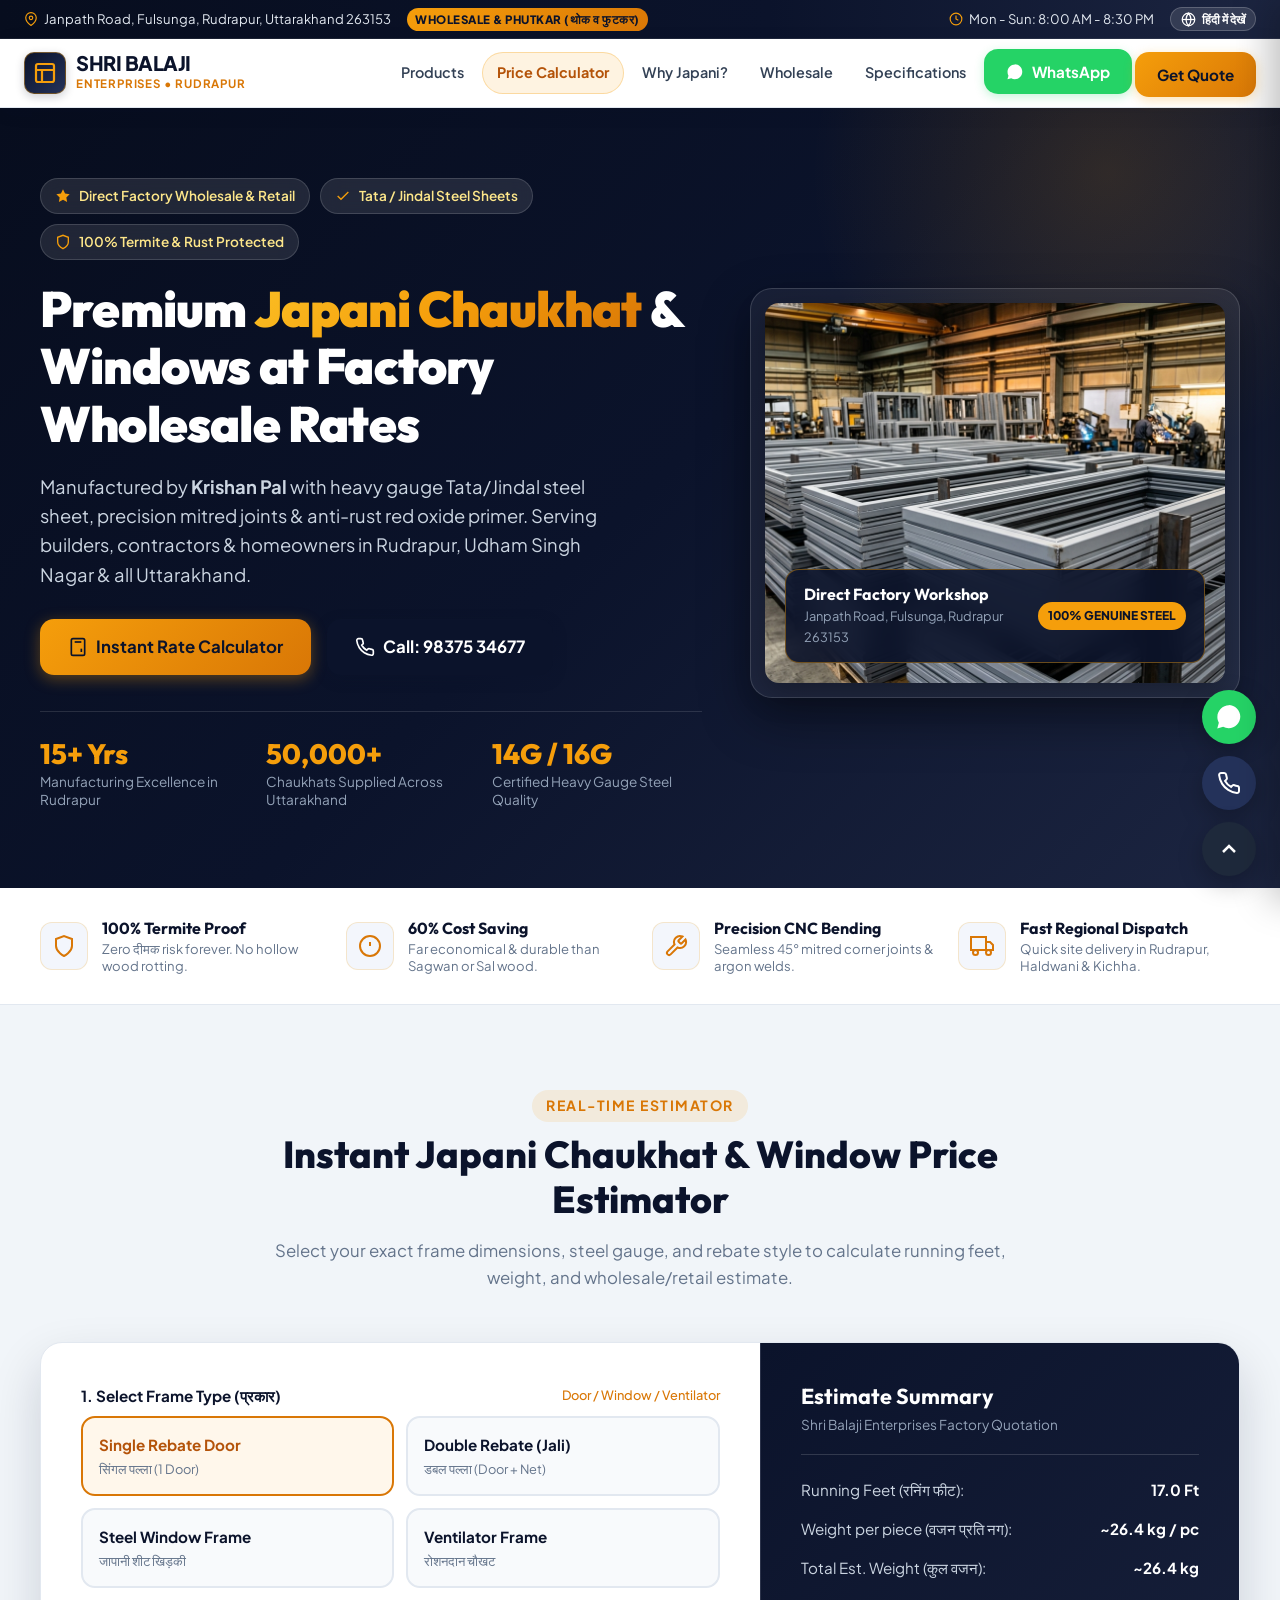
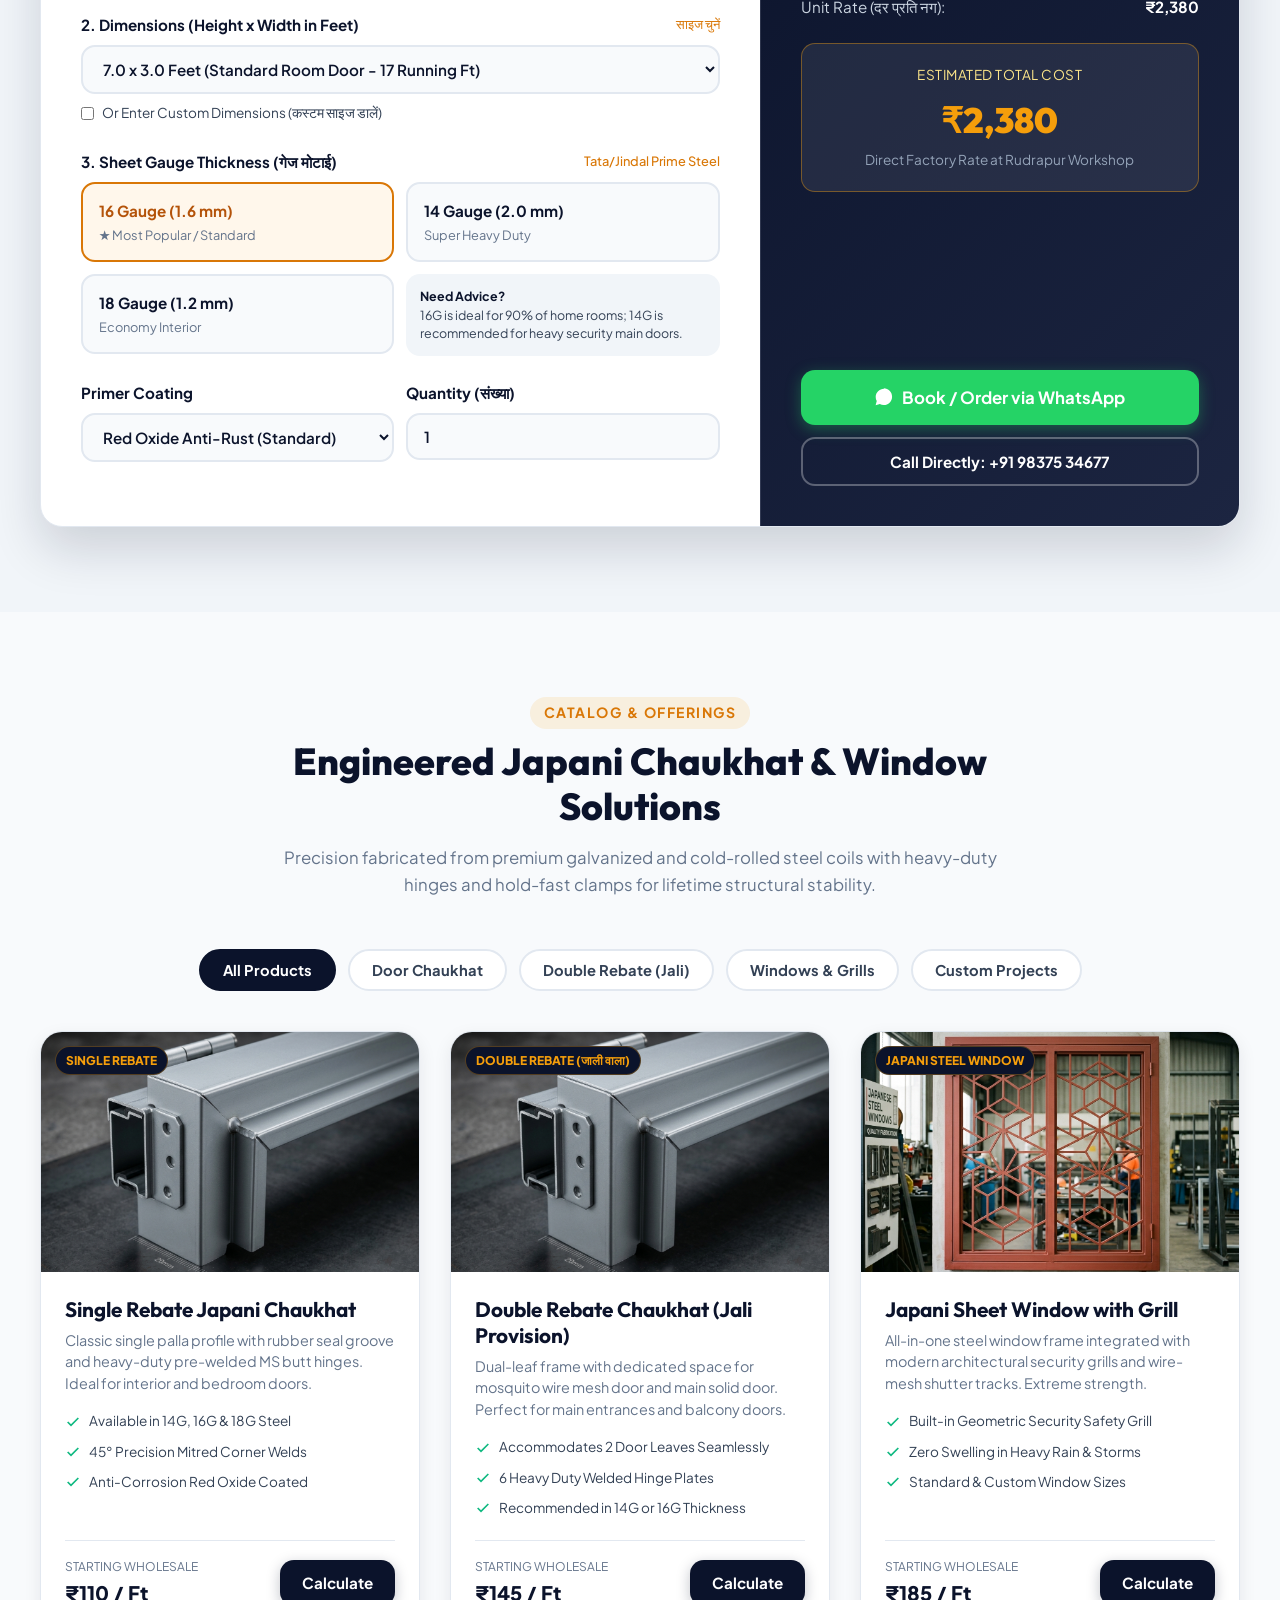
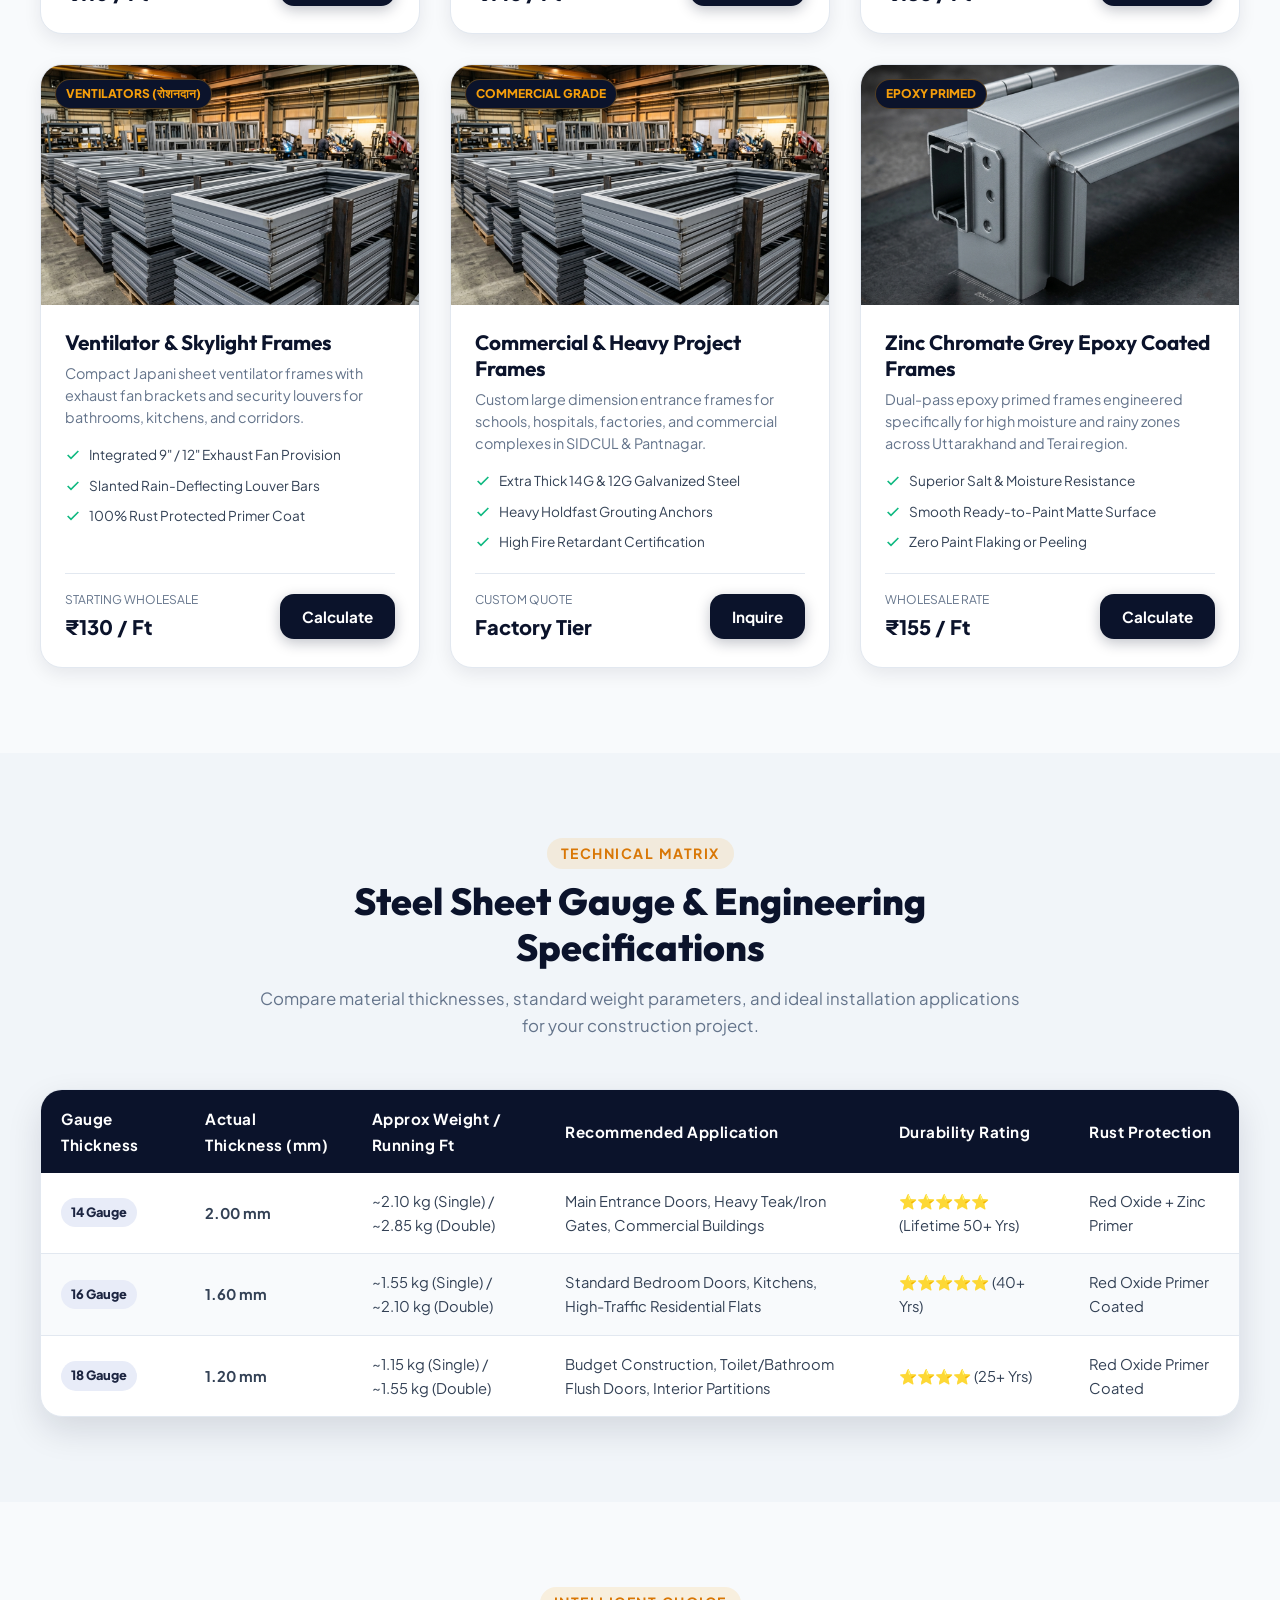
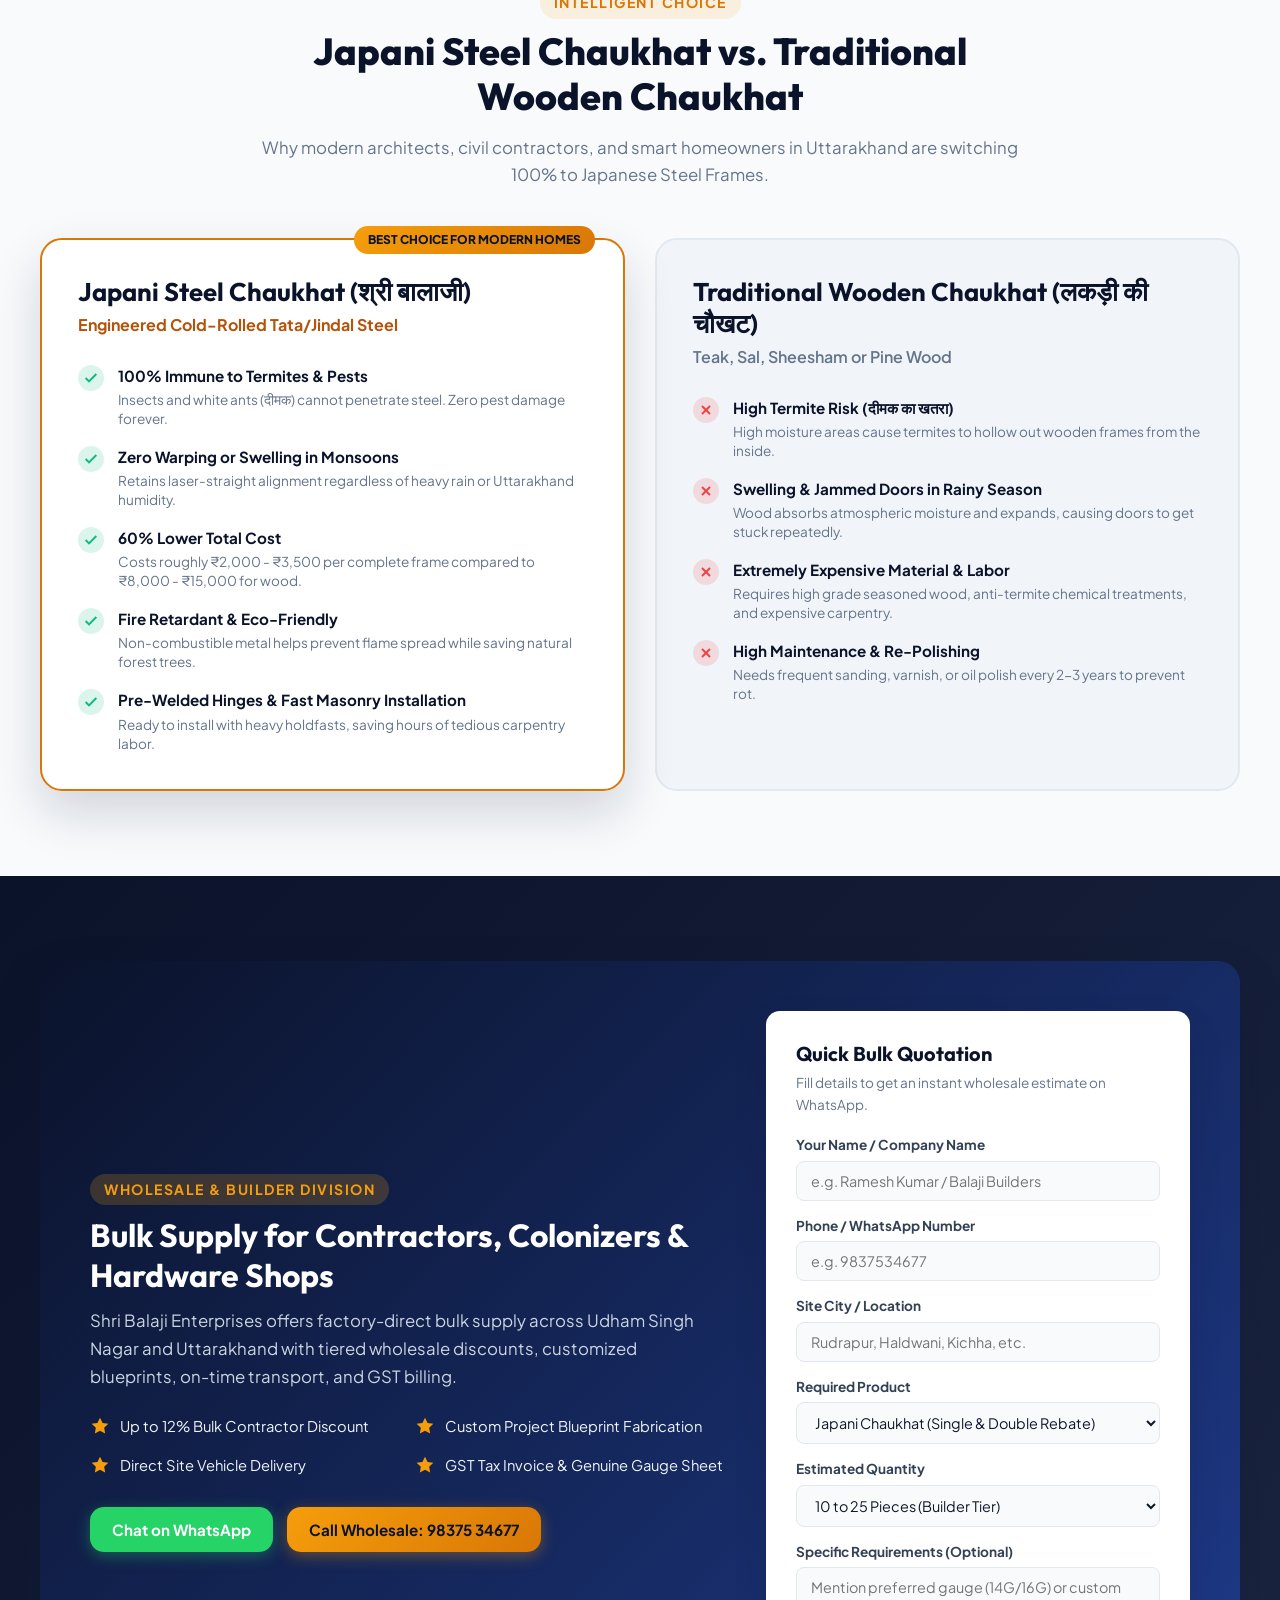
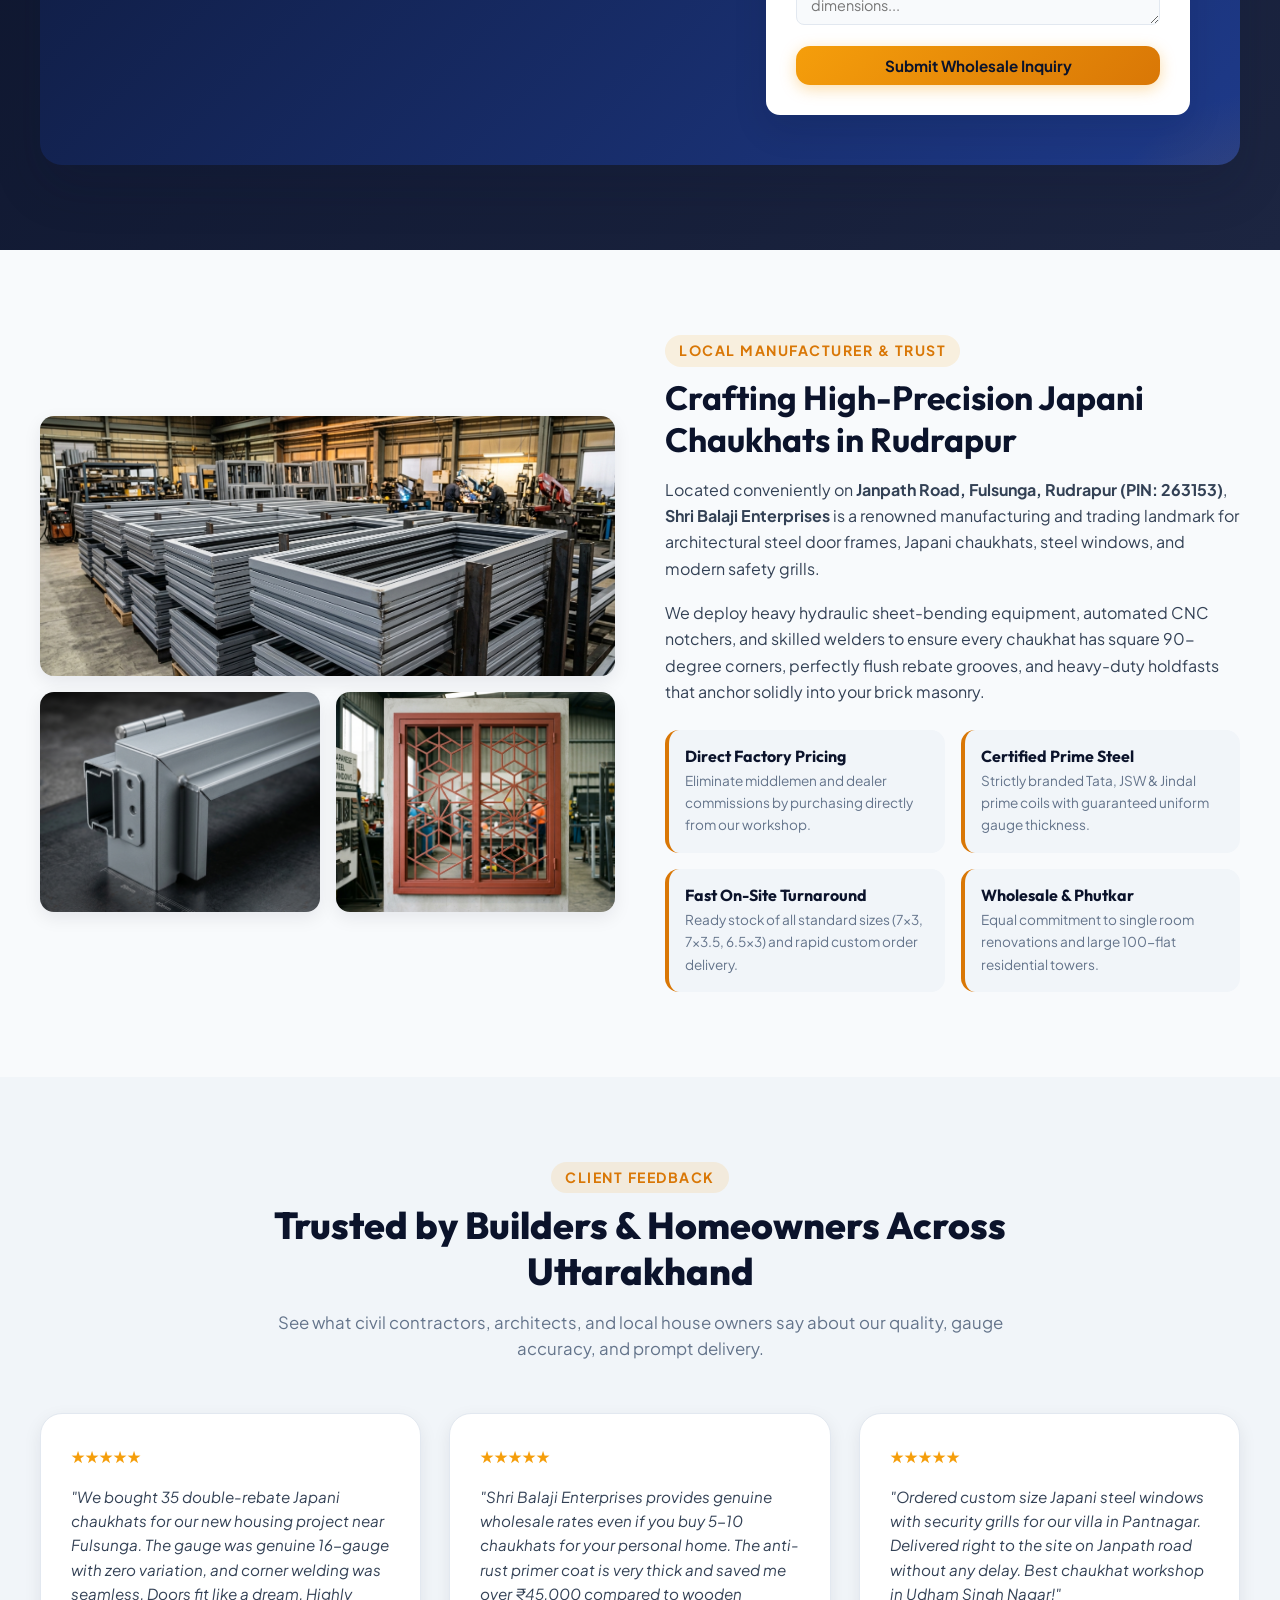
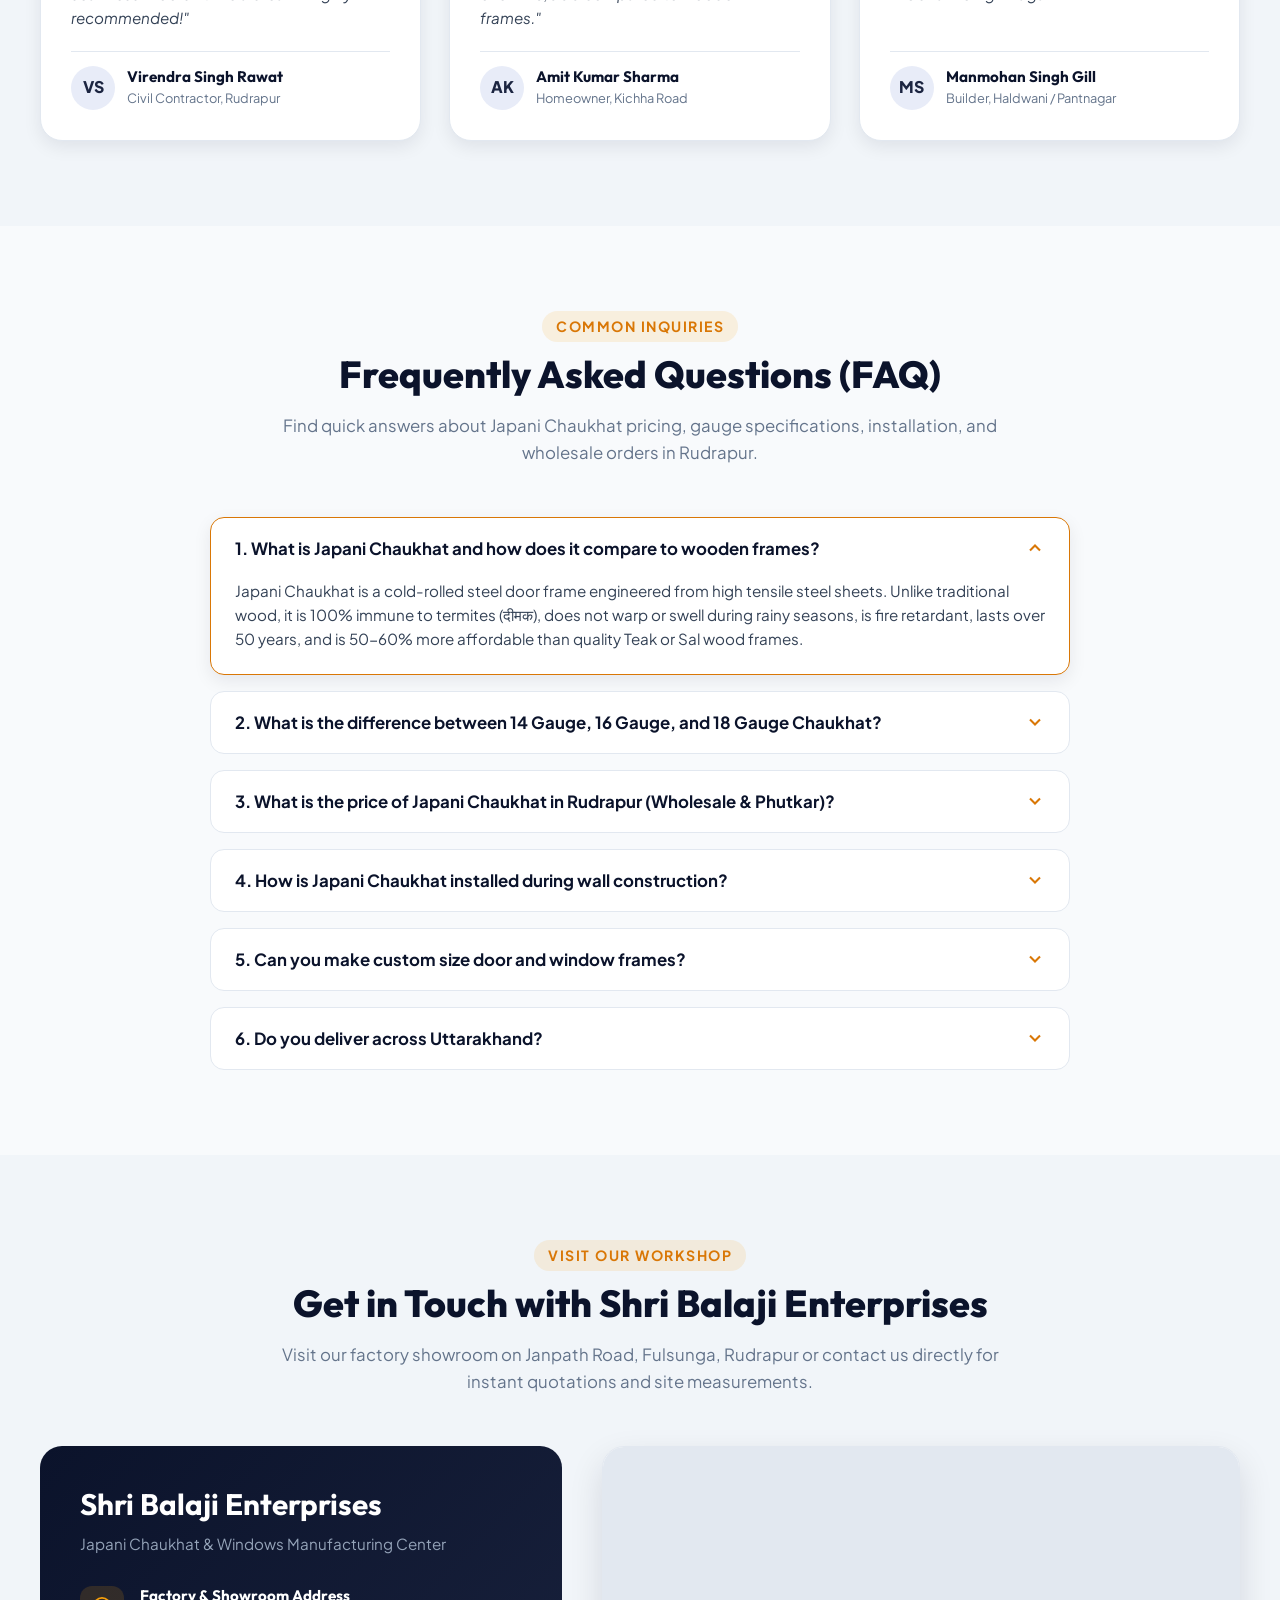
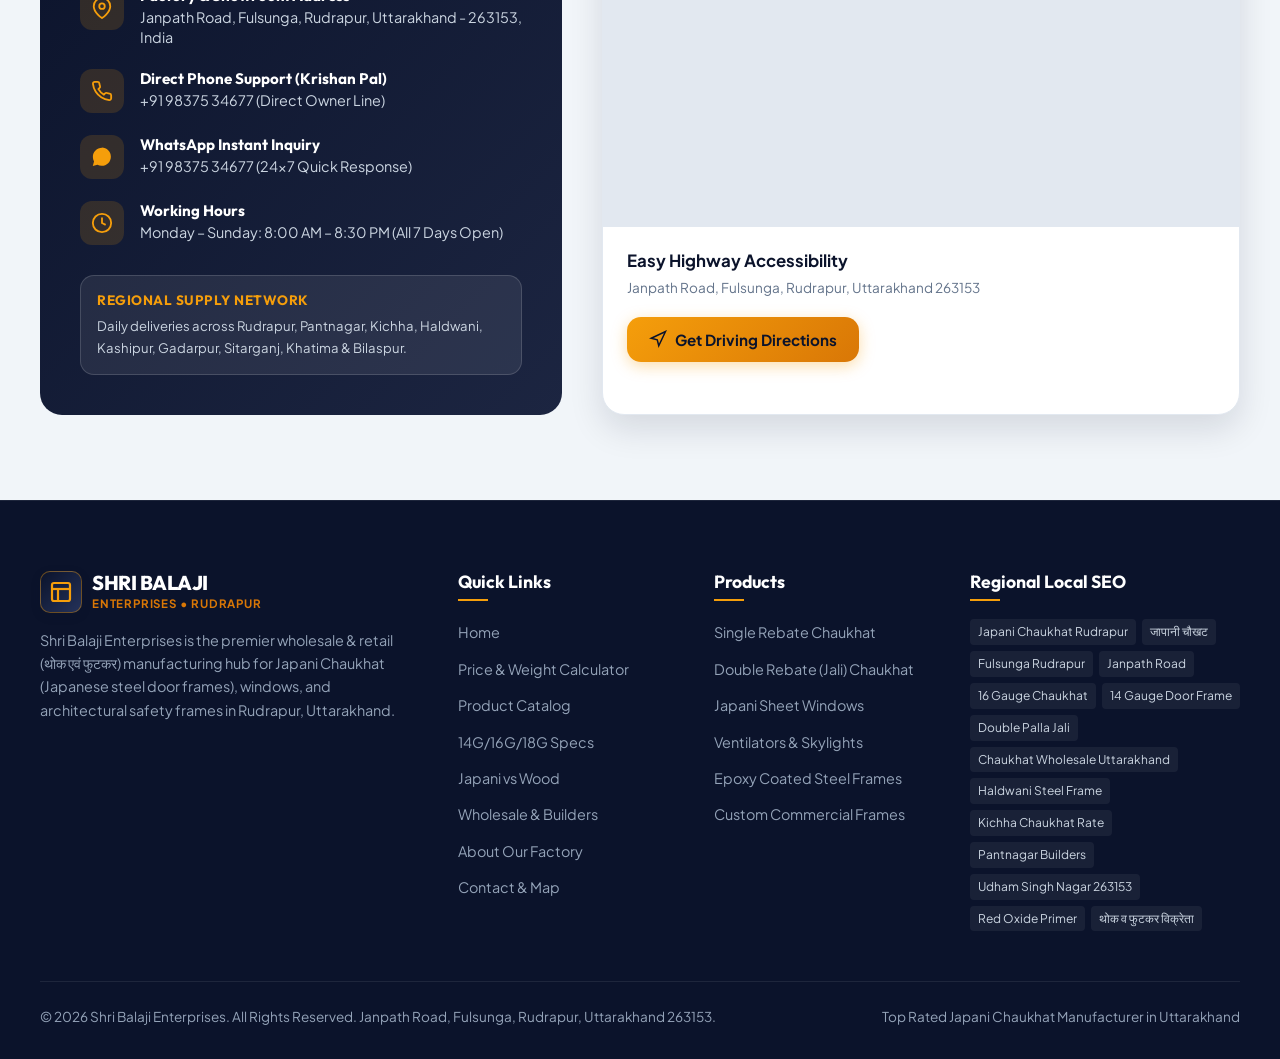
==== index.html @ 9f140621 "feat: complete SEO-optimized website for Shri Balaji Enterprises Rudrapur" ====
<!DOCTYPE html>
<html lang="en" data-lang="en">
<head>
  <meta charset="UTF-8">
  <meta name="viewport" content="width=device-width, initial-scale=1.0, maximum-scale=5.0">
  <meta http-equiv="X-UA-Compatible" content="ie=edge">

  <!-- Primary SEO Meta Tags -->
  <title>Shri Balaji Enterprises | Japani Chaukhat & Windows Wholesale & Retail in Rudrapur Uttarakhand</title>
  <meta name="title" content="Shri Balaji Enterprises | Japani Chaukhat & Windows Wholesale & Retail in Rudrapur Uttarakhand">
  <meta name="description" content="Shri Balaji Enterprises is the premier manufacturer & wholesale/retail (थोक व फुटकर) supplier of Japani Chaukhat (Japanese steel door frames), windows & ventilators on Janpath Road, Fulsunga, Rudrapur, Uttarakhand 263153. Premium 14G/16G/18G Tata/Jindal steel with anti-rust primer. Best factory rates!">
  <meta name="keywords" content="Japani Chaukhat Rudrapur, जापानी चौखट, Shri Balaji Enterprises Rudrapur, Japanese door frame wholesale Uttarakhand, Japani chaukhat price, steel door frame Fulsunga Janpath road, single rebate chaukhat, double rebate chaukhat with jali, 16 gauge chaukhat, 14 gauge chaukhat, Japani khidki Rudrapur, steel window manufacturer Uttarakhand, chaukhat wholesale Haldwani Kichha Pantnagar">
  <meta name="author" content="Shri Balaji Enterprises">
  <meta name="robots" content="index, follow, max-snippet:-1, max-image-preview:large, max-video-preview:-1">
  <link rel="canonical" href="https://shribalajienterprisesrudrapur.com/">

  <!-- Geo-Targeting & Local SEO Meta Tags (Rudrapur, Udham Singh Nagar, Uttarakhand) -->
  <meta name="geo.region" content="IN-UT">
  <meta name="geo.placename" content="Rudrapur, Fulsunga, Uttarakhand">
  <meta name="geo.position" content="28.9800;79.4000">
  <meta name="ICBM" content="28.9800, 79.4000">
  <meta name="zipcode" content="263153">
  <meta name="city" content="Rudrapur">
  <meta name="state" content="Uttarakhand">
  <meta name="country" content="India">

  <!-- Open Graph / Facebook -->
  <meta property="og:type" content="business.business">
  <meta property="og:url" content="https://shribalajienterprisesrudrapur.com/">
  <meta property="og:title" content="Shri Balaji Enterprises | Japani Chaukhat & Steel Windows Wholesale & Retail">
  <meta property="og:description" content="Factory direct Japani Chaukhat (Japanese steel door frames) and windows in Rudrapur, Uttarakhand. Heavy gauge, termite-proof, 50+ yr life. Wholesale & Retail.">
  <meta property="og:image" content="assets/images/hero-warehouse.jpg">
  <meta property="business:contact_data:street_address" content="Janpath Road, Fulsunga">
  <meta property="business:contact_data:locality" content="Rudrapur">
  <meta property="business:contact_data:region" content="Uttarakhand">
  <meta property="business:contact_data:postal_code" content="263153">
  <meta property="business:contact_data:country_name" content="India">

  <!-- Twitter Card -->
  <meta name="twitter:card" content="summary_large_image">
  <meta name="twitter:title" content="Shri Balaji Enterprises | Japani Chaukhat & Windows Rudrapur">
  <meta name="twitter:description" content="Direct factory wholesale & retail supplier of Japani Chaukhat and steel windows on Janpath Road, Fulsunga, Rudrapur, Uttarakhand 263153.">
  <meta name="twitter:image" content="assets/images/hero-warehouse.jpg">

  <!-- Favicon / Theme -->
  <link rel="icon" type="image/svg+xml" href="assets/icons/favicon.svg">
  <link rel="shortcut icon" href="assets/icons/favicon.svg">
  <meta name="theme-color" content="#0b132b">
  
  <!-- CSS Stylesheet -->
  <link rel="stylesheet" href="css/style.css">

  <!-- ==========================================================================
       SCHEMA.ORG STRUCTURED DATA (JSON-LD) FOR TOP GOOGLE RANKING
       ========================================================================== -->
  <script type="application/ld+json">
  {
    "@context": "https://schema.org",
    "@type": "HomeAndConstructionBusiness",
    "@id": "https://shribalajienterprisesrudrapur.com/#business",
    "name": "Shri Balaji Enterprises",
    "alternateName": "श्री बालाजी एंटरप्राइजेज",
    "image": "https://shribalajienterprisesrudrapur.com/assets/images/hero-warehouse.jpg",
    "description": "Leading manufacturer, wholesaler, and retailer of Japani Chaukhat (Japanese steel door frames), steel windows, and ventilators in Rudrapur, Uttarakhand.",
    "url": "https://shribalajienterprisesrudrapur.com/",
    "telephone": "+919837534677",
    "founder": {
      "@type": "Person",
      "name": "Krishan Pal",
      "jobTitle": "Proprietor & Founder"
    },
    "priceRange": "₹₹",
    "paymentAccepted": "Cash, UPI, Net Banking, Cheque",
    "currenciesAccepted": "INR",
    "address": {
      "@type": "PostalAddress",
      "streetAddress": "Janpath Road, Fulsunga",
      "addressLocality": "Rudrapur",
      "addressRegion": "Uttarakhand",
      "postalCode": "263153",
      "addressCountry": "IN"
    },
    "geo": {
      "@type": "GeoCoordinates",
      "latitude": 28.9800,
      "longitude": 79.4000
    },
    "openingHoursSpecification": [
      {
        "@type": "OpeningHoursSpecification",
        "dayOfWeek": ["Monday", "Tuesday", "Wednesday", "Thursday", "Friday", "Saturday", "Sunday"],
        "opens": "08:00",
        "closes": "20:30"
      }
    ],
    "areaServed": [
      { "@type": "City", "name": "Rudrapur" },
      { "@type": "City", "name": "Pantnagar" },
      { "@type": "City", "name": "Kichha" },
      { "@type": "City", "name": "Haldwani" },
      { "@type": "City", "name": "Kashipur" },
      { "@type": "City", "name": "Gadarpur" },
      { "@type": "City", "name": "Sitarganj" },
      { "@type": "City", "name": "Khatima" },
      { "@type": "City", "name": "Bilaspur" },
      { "@type": "AdministrativeArea", "name": "Udham Singh Nagar" },
      { "@type": "State", "name": "Uttarakhand" }
    ],
    "hasOfferCatalog": {
      "@type": "OfferCatalog",
      "name": "Japani Chaukhat & Windows Product Line",
      "itemListElement": [
        {
          "@type": "Offer",
          "itemOffered": {
            "@type": "Product",
            "name": "Single Rebate Japani Chaukhat (14G / 16G / 18G)",
            "description": "Standard Japanese steel door frame for single door installation with anti-rust primer and seamless argon welded joints."
          }
        },
        {
          "@type": "Offer",
          "itemOffered": {
            "@type": "Product",
            "name": "Double Rebate Japani Chaukhat with Jali Provision",
            "description": "Premium dual palla Japanese chaukhat with dedicated groove for wire mesh mosquito net door."
          }
        },
        {
          "@type": "Offer",
          "itemOffered": {
            "@type": "Product",
            "name": "Japani Sheet Steel Windows & Ventilators",
            "description": "Heavy gauge steel window frames with integrated safety grills, sunshades, and smooth corner bends."
          }
        }
      ]
    }
  }
  </script>

  <!-- FAQPage Schema for Google Rich Snippets -->
  <script type="application/ld+json">
  {
    "@context": "https://schema.org",
    "@type": "FAQPage",
    "mainEntity": [
      {
        "@type": "Question",
        "name": "What is Japani Chaukhat and why is it better than wooden frames in Rudrapur?",
        "acceptedAnswer": {
          "@type": "Answer",
          "text": "Japani Chaukhat is a modern door frame manufactured from high-grade Tata/Jindal cold-rolled steel sheets. Unlike wooden chaukhats, it never gets infected by termites (दीमक), will not swell or warp during heavy monsoon rains in Uttarakhand, is completely fireproof, lasts over 50 years, and is 50-60% cheaper than Teak or Sal wood."
        }
      },
      {
        "@type": "Question",
        "name": "What gauge sheets are used for Japani Chaukhat at Shri Balaji Enterprises?",
        "acceptedAnswer": {
          "@type": "Answer",
          "text": "At Shri Balaji Enterprises (Fulsunga, Rudrapur), we manufacture Japani Chaukhat in 14 Gauge (2.0mm - Super Heavy Duty for main entrance), 16 Gauge (1.6mm - Standard Heavy Duty for rooms), and 18 Gauge (1.2mm - Economy for interior doors). All frames undergo precision CNC bending and anti-rust primer coating."
        }
      },
      {
        "@type": "Question",
        "name": "What is the price of Japani Chaukhat in wholesale vs retail (phutkar) in Rudrapur?",
        "acceptedAnswer": {
          "@type": "Answer",
          "text": "Japani Chaukhat rates depend on running feet, gauge thickness, and whether it is single rebate or double rebate (jali wala). Shri Balaji Enterprises offers factory-direct wholesale pricing for builders and contractors with up to 12% bulk discount, as well as competitive phutkar (retail) rates for individual home builders."
        }
      },
      {
        "@type": "Question",
        "name": "What is the difference between Single Rebate and Double Rebate Chaukhat?",
        "acceptedAnswer": {
          "@type": "Answer",
          "text": "A Single Rebate (सिंगल पल्ला) Chaukhat has one groove to fit one wooden or flush door. A Double Rebate (डबल पल्ला) Chaukhat has two separate grooves: one for the main wooden/flush door and another for a wire mesh (Jali) door for insect protection and ventilation."
        }
      },
      {
        "@type": "Question",
        "name": "Where is Shri Balaji Enterprises located in Rudrapur?",
        "acceptedAnswer": {
          "@type": "Answer",
          "text": "Shri Balaji Enterprises is centrally located on Janpath Road, Fulsunga, Rudrapur, Uttarakhand 263153, easily accessible from National Highway and serving Rudrapur, Kichha, Haldwani, Pantnagar, Bilaspur, and all surrounding areas."
        }
      }
    ]
  }
  </script>

  <!-- BreadcrumbList Schema -->
  <script type="application/ld+json">
  {
    "@context": "https://schema.org",
    "@type": "BreadcrumbList",
    "itemListElement": [
      {
        "@type": "ListItem",
        "position": 1,
        "name": "Home",
        "item": "https://shribalajienterprisesrudrapur.com/"
      },
      {
        "@type": "ListItem",
        "position": 2,
        "name": "Japani Chaukhat",
        "item": "https://shribalajienterprisesrudrapur.com/#products"
      },
      {
        "@type": "ListItem",
        "position": 3,
        "name": "Price Estimator",
        "item": "https://shribalajienterprisesrudrapur.com/#calculator"
      }
    ]
  }
  </script>
</head>
<body>

  <!-- ==========================================================================
       TOP ANNOUNCEMENT BAR
       ========================================================================== -->
  <aside class="top-bar" aria-label="Announcement Bar">
    <div class="container-wide top-bar-content">
      <div class="top-bar-left">
        <div class="top-bar-item">
          <svg viewBox="0 0 24 24" fill="none" stroke="currentColor" stroke-width="2"><path d="M21 10c0 7-9 13-9 13s-9-6-9-13a9 9 0 0 1 18 0z"></path><circle cx="12" cy="10" r="3"></circle></svg>
          <span data-i18n="footerAddress">Janpath Road, Fulsunga, Rudrapur, Uttarakhand 263153</span>
        </div>
        <div class="top-bar-item">
          <span class="badge-tag" data-i18n="wholesaleRetail">Wholesale & Phutkar (थोक व फुटकर)</span>
        </div>
      </div>
      <div class="top-bar-right">
        <div class="top-bar-item">
          <svg viewBox="0 0 24 24" fill="none" stroke="currentColor" stroke-width="2"><circle cx="12" cy="12" r="10"></circle><polyline points="12 6 12 12 16 14"></polyline></svg>
          <span>Mon - Sun: 8:00 AM - 8:30 PM</span>
        </div>
        <button class="lang-switch-btn" type="button" aria-label="Switch Language">
          <svg width="15" height="15" viewBox="0 0 24 24" fill="none" stroke="currentColor" stroke-width="2"><circle cx="12" cy="12" r="10"></circle><path d="M12 2a15.3 15.3 0 0 1 4 10 15.3 15.3 0 0 1-4 10 15.3 15.3 0 0 1-4-10 15.3 15.3 0 0 1 4-10z"></path><path d="M2 12h20"></path></svg>
          <span data-i18n="langSwitchLabel">हिंदी में देखें</span>
        </button>
      </div>
    </div>
  </aside>

  <!-- ==========================================================================
       HEADER & NAVIGATION
       ========================================================================== -->
  <header class="main-header" role="banner">
    <div class="container-wide header-container">
      
      <!-- Brand Logo -->
      <a href="#home" class="brand-logo" title="Shri Balaji Enterprises - Japani Chaukhat Rudrapur">
        <div class="logo-icon">
          <svg width="24" height="24" viewBox="0 0 24 24" fill="none" stroke="currentColor" stroke-width="2.2" stroke-linecap="round" stroke-linejoin="round">
            <rect x="3" y="3" width="18" height="18" rx="2" ry="2"></rect>
            <line x1="3" y1="9" x2="21" y2="9"></line>
            <line x1="9" y1="21" x2="9" y2="9"></line>
          </svg>
        </div>
        <div class="brand-names">
          <span class="brand-title">SHRI BALAJI</span>
          <span class="brand-subtitle">ENTERPRISES • RUDRAPUR</span>
        </div>
      </a>

      <!-- Streamlined Desktop Navigation -->
      <nav class="desktop-nav" role="navigation" aria-label="Primary Navigation">
        <ul class="nav-menu">
          <li><a href="#products" class="nav-link" data-i18n="navProducts">Products</a></li>
          <li><a href="#calculator" class="nav-link highlight-pill" data-i18n="navCalculator">Price Calculator</a></li>
          <li><a href="#vs-wood" class="nav-link" data-i18n="navVsWood">Why Japani?</a></li>
          <li><a href="#wholesale" class="nav-link" data-i18n="navWholesale">Wholesale</a></li>
          <li><a href="#specs" class="nav-link" data-i18n="navSpecs">Specifications</a></li>
          <li><a href="#ab      <!-- Header Action Controls -->
      <div class="header-cta-group">
        <a href="https://wa.me/919837534677?text=Hello%20Shri%20Balaji%20Enterprises,%20I%20am%20interested%20in%20Japani%20Chaukhat%20and%20Windows%20rates." class="btn btn-whatsapp-pill" target="_blank" rel="noopener noreferrer">
          <svg width="18" height="18" viewBox="0 0 24 24" fill="currentColor"><path d="M12.031 6.172c-3.181 0-5.767 2.586-5.768 5.766-.001 1.298.38 2.27 1.019 3.287l-.582 2.128 2.182-.573c.978.58 1.911.928 3.145.929 3.178 0 5.767-2.587 5.768-5.766.001-3.187-2.575-5.771-5.764-5.771zm3.392 8.244c-.144.405-.837.774-1.17.824-.299.045-.677.063-1.092-.069-.252-.08-.575-.187-.988-.365-1.739-.751-2.874-2.502-2.961-2.617-.087-.116-.708-.94-.708-1.793s.448-1.273.607-1.446c.159-.173.346-.217.462-.217l.332.006c.106.005.249-.04.39.298.144.347.491 1.2.534 1.287.043.087.072.188.014.304-.058.116-.087.188-.173.289l-.26.304c-.087.086-.177.18-.076.354.101.174.449.741.964 1.201.662.591 1.221.774 1.394.86.174.086.275.072.376-.043.101-.116.433-.506.549-.68.116-.173.231-.144.39-.086s1.011.477 1.184.564.289.13.332.202c.045.072.045.42-.099.825zm-3.392-12.416c-5.523 0-10 4.477-10 10 0 1.767.458 3.427 1.26 4.872l-1.34 4.898 5.032-1.32c1.402.766 3.006 1.196 4.71 1.196 5.523 0 10-4.477 10-10s-4.477-10-10-10z"/></svg>
          <span data-i18n="btnWhatsApp">WhatsApp</span>
        </a>
        
        <a href="#calculator" class="btn btn-quote-compact" data-i18n="btnGetQuote">Get Quote</a>

        <!-- Quick Call Mobile Button -->
        <a href="tel:+919837534677" class="btn-icon-circle mobile-only-btn" title="Call Shri Balaji Enterprises (Krishan Pal)" aria-label="Call Shri Balaji Enterprises">
          <svg width="18" height="18" viewBox="0 0 24 24" fill="none" stroke="currentColor" stroke-width="2"><path d="M22 16.92v3a2 2 0 0 1-2.18 2 19.79 19.79 0 0 1-8.63-3.07 19.5 19.5 0 0 1-6-6 19.79 19.79 0 0 1-3.07-8.67A2 2 0 0 1 4.11 2h3a2 2 0 0 1 2 1.72 12.84 12.84 0 0 0 .7 2.81 2 2 0 0 1-.45 2.11L8.09 9.91a16 16 0 0 0 6 6l1.27-1.27a2 2 0 0 1 2.11-.45 12.84 12.84 0 0 0 2.81.7A2 2 0 0 1 22 16.92z"></path></svg>
        </a>

        <!-- Mobile Hamburger Button -->
        <button class="mobile-hamburger-btn" type="button" aria-label="Toggle navigation menu" aria-expanded="false" id="mobileMenuTrigger">
          <span class="hamburger-line line-1"></span>
          <span class="hamburger-line line-2"></span>
          <span class="hamburger-line line-3"></span>
        </button>
      </div>
    </div>
  </header>

  <!-- ==========================================================================
       MOBILE OFF-CANVAS SLIDE-OUT DRAWER
       ========================================================================== -->
  <div class="mobile-drawer-overlay" id="mobileDrawerOverlay"></div>
  <aside class="mobile-drawer-panel" id="mobileDrawerPanel" aria-label="Mobile Navigation Drawer">
    <div class="drawer-header">
      <div class="brand-logo">
        <div class="logo-icon small">
          <svg width="20" height="20" viewBox="0 0 24 24" fill="none" stroke="currentColor" stroke-width="2.2">
            <rect x="3" y="3" width="18" height="18" rx="2"></rect>
            <line x1="3" y1="9" x2="21" y2="9"></line>
            <line x1="9" y1="21" x2="9" y2="9"></line>
          </svg>
        </div>
        <div class="brand-names">
          <span class="brand-title" style="font-size:1.15rem;">SHRI BALAJI</span>
          <span class="brand-subtitle" style="font-size:0.7rem;">KRISHAN PAL • RUDRAPUR</span>
        </div>
      </div>
      <button class="drawer-close-btn" id="drawerCloseBtn" aria-label="Close menu">✕</button>
    </div>

    <!-- Language selector inside drawer -->
    <div class="drawer-lang-strip">
      <button class="lang-switch-btn drawer-lang-btn" type="button">
        <svg width="15" height="15" viewBox="0 0 24 24" fill="none" stroke="currentColor" stroke-width="2"><circle cx="12" cy="12" r="10"></circle><path d="M12 2a15.3 15.3 0 0 1 4 10 15.3 15.3 0 0 1-4 10 15.3 15.3 0 0 1-4-10 15.3 15.3 0 0 1-4-10 15.3 15.3 0 0 1 4-10z"></path><path d="M2 12h20"></path></svg>
        <span data-i18n="langSwitchLabel">हिंदी में देखें</span>
      </button>
      <span class="drawer-badge">Janpath Rd, Fulsunga</span>
    </div>

    <!-- Navigation links with icons -->
    <nav class="drawer-nav">
      <a href="#home" class="drawer-link active">
        <svg viewBox="0 0 24 24" fill="none" stroke="currentColor" stroke-width="2"><path d="M3 9l9-7 9 7v11a2 2 0 0 1-2 2H5a2 2 0 0 1-2-2z"></path><polyline points="9 22 9 12 15 12 15 22"></polyline></svg>
        <span data-i18n="navHome">Home</span>
      </a>
      <a href="#calculator" class="drawer-link highlight">
        <svg viewBox="0 0 24 24" fill="none" stroke="currentColor" stroke-width="2"><rect x="4" y="2" width="16" height="20" rx="2"></rect><line x1="8" y1="6" x2="16" y2="6"></line><line x1="16" y1="14" x2="16" y2="18"></line><path d="M16 10h.01"></path><path d="M12 10h.01"></path><path d="M8 10h.01"></path><path d="M12 14h.01"></path><path d="M8 14h.01"></path><path d="M12 18h.01"></path><path d="M8 18h.01"></path></svg>
        <span data-i18n="navCalculator">Price Calculator</span>
      </a>
      <a href="#products" class="drawer-link">
        <svg viewBox="0 0 24 24" fill="none" stroke="currentColor" stroke-width="2"><rect x="3" y="3" width="7" height="7"></rect><rect x="14" y="3" width="7" height="7"></rect><rect x="14" y="14" width="7" height="7"></rect><rect x="3" y="14" width="7" height="7"></rect></svg>
        <span data-i18n="navProducts">Products & Catalog</span>
      </a>
      <a href="#specs" class="drawer-link">
        <svg viewBox="0 0 24 24" fill="none" stroke="currentColor" stroke-width="2"><path d="M14 2H6a2 2 0 0 0-2 2v16a2 2 0 0 0 2 2h12a2 2 0 0 0 2-2V8z"></path><polyline points="14 2 14 8 20 8"></polyline><line x1="16" y1="13" x2="8" y2="13"></line><line x1="16" y1="17" x2="8" y2="17"></line><polyline points="10 9 9 9 8 9"></polyline></svg>
        <span data-i18n="navSpecs">14G/16G/18G Specs</span>
      </a>
      <a href="#vs-wood" class="drawer-link">
        <svg viewBox="0 0 24 24" fill="none" stroke="currentColor" stroke-width="2"><polyline points="20 6 9 17 4 12"></polyline></svg>
        <span data-i18n="navVsWood">Why Japani vs Wood?</span>
      </a>
      <a href="#wholesale" class="drawer-link">
        <svg viewBox="0 0 24 24" fill="none" stroke="currentColor" stroke-width="2"><rect x="1" y="3" width="15" height="13"></rect><polygon points="16 8 20 8 23 11 23 16 16 16 8"></polygon><circle cx="5.5" cy="18.5" r="2.5"></circle><circle cx="18.5" cy="18.5" r="2.5"></circle></svg>
        <span data-i18n="navWholesale">Wholesale & Contractors</span>
      </a>
      <a href="#about" class="drawer-link">
        <svg viewBox="0 0 24 24" fill="none" stroke="currentColor" stroke-width="2"><circle cx="12" cy="12" r="10"></circle><line x1="12" y1="16" x2="12" y2="12"></line><line x1="12" y1="8" x2="12.01" y2="8"></line></svg>
        <span data-i18n="navAbout">About Workshop</span>
      </a>
      <a href="#faq" class="drawer-link">
        <svg viewBox="0 0 24 24" fill="none" stroke="currentColor" stroke-width="2"><circle cx="12" cy="12" r="10"></circle><path d="M9.09 9a3 3 0 0 1 5.83 1c0 2-3 3-3 3"></path><line x1="12" y1="17" x2="12.01" y2="17"></line></svg>
        <span data-i18n="navFaq">FAQs</span>
      </a>
      <a href="#contact" class="drawer-link">
        <svg viewBox="0 0 24 24" fill="none" stroke="currentColor" stroke-width="2"><path d="M21 10c0 7-9 13-9 13s-9-6-9-13a9 9 0 0 1 18 0z"></path><circle cx="12" cy="10" r="3"></circle></svg>
        <span data-i18n="navContact">Location & Contact</span>
      </a>
    </nav>

    <!-- Bottom Contact Actions in Drawer -->
    <div class="drawer-footer">
      <a href="tel:+919837534677" class="btn btn-navy" style="width:100%; justify-content:center;">
        <svg width="18" height="18" viewBox="0 0 24 24" fill="none" stroke="currentColor" stroke-width="2"><path d="M22 16.92v3a2 2 0 0 1-2.18 2 19.79 19.79 0 0 1-8.63-3.07 19.5 19.5 0 0 1-6-6 19.79 19.79 0 0 1-3.07-8.67A2 2 0 0 1 4.11 2h3a2 2 0 0 1 2 1.72 12.84 12.84 0 0 0 .7 2.81 2 2 0 0 1-.45 2.11L8.09 9.91a16 16 0 0 0 6 6l1.27-1.27a2 2 0 0 1 2.11-.45 12.84 12.84 0 0 0 2.81.7A2 2 0 0 1 22 16.92z"></path></svg>
        <span>Call: 98375 34677 (Krishan Pal)</span>
      </a>
      <a href="https://wa.me/919837534677?text=Hello%20Shri%20Balaji%20Enterprises,%20I%20am%20interested%20in%20Japani%20Chaukhat%20rates." class="btn btn-whatsapp" style="width:100%; justify-content:center;" target="_blank" rel="noopener">
        <svg width="18" height="18" viewBox="0 0 24 24" fill="currentColor"><path d="M12.031 6.172c-3.181 0-5.767 2.586-5.768 5.766-.001 1.298.38 2.27 1.019 3.287l-.582 2.128 2.182-.573c.978.58 1.911.928 3.145.929 3.178 0 5.767-2.587 5.768-5.766.001-3.187-2.575-5.771-5.764-5.771zm3.392 8.244c-.144.405-.837.774-1.17.824-.299.045-.677.063-1.092-.069-.252-.08-.575-.187-.988-.365-1.739-.751-2.874-2.502-2.961-2.617-.087-.116-.708-.94-.708-1.793s.448-1.273.607-1.446c.159-.173.346-.217.462-.217l.332.006c.106.005.249-.04.39.298.144.347.491 1.2.534 1.287.043.087.072.188.014.304-.058.116-.087.188-.173.289l-.26.304c-.087.086-.177.18-.076.354.101.174.449.741.964 1.201.662.591 1.221.774 1.394.86.174.086.275.072.376-.043.101-.116.433-.506.549-.68.116-.173.231-.144.39-.086s1.011.477 1.184.564.289.13.332.202c.045.072.045.42-.099.825zm-3.392-12.416c-5.523 0-10 4.477-10 10 0 1.767.458 3.427 1.26 4.872l-1.34 4.898 5.032-1.32c1.402.766 3.006 1.196 4.71 1.196 5.523 0 10-4.477 10-10s-4.477-10-10-10z"/></svg>
        <span>Instant WhatsApp</span>
      </a>
    </div>
  </aside>

  <main>
    <!-- ==========================================================================
         HERO SECTION
         ========================================================================== -->
    <section id="home" class="hero-section" aria-label="Hero Introduction">
      <div class="container hero-grid">
        <div class="hero-content">
          <div class="hero-badges">
            <span class="hero-badge-item">
              <svg viewBox="0 0 24 24" fill="currentColor"><path d="M12 2l3.09 6.26L22 9.27l-5 4.87 1.18 6.88L12 17.77l-6.18 3.25L7 14.14 2 9.27l6.91-1.01L12 2z"></path></svg>
              <span data-i18n="heroBadge1">Direct Factory Wholesale & Retail</span>
            </span>
            <span class="hero-badge-item">
              <svg viewBox="0 0 24 24" fill="none" stroke="currentColor" stroke-width="2"><polyline points="20 6 9 17 4 12"></polyline></svg>
              <span data-i18n="heroBadge2">Tata / Jindal Steel Sheets</span>
            </span>
            <span class="hero-badge-item">
              <svg viewBox="0 0 24 24" fill="none" stroke="currentColor" stroke-width="2"><path d="M12 22s8-4 8-10V5l-8-3-8 3v7c0 6 8 10 8 10z"></path></svg>
              <span data-i18n="heroBadge3">100% Termite & Rust Protected</span>
            </span>
          </div>

          <h1 class="hero-title" data-i18n="heroTitle">
            Premium <span class="highlight">Japani Chaukhat</span> & Windows at Factory Wholesale Rates
          </h1>

          <p class="hero-subtitle" data-i18n="heroSubtitle">
            Manufactured by <strong>Krishan Pal</strong> with heavy gauge Tata/Jindal steel sheet, precision mitred joints & anti-rust red oxide primer. Serving builders, contractors & homeowners in Rudrapur, Udham Singh Nagar & all Uttarakhand.
          </p>

          <div class="hero-cta-buttons">
            <a href="#calculator" class="btn btn-primary btn-lg">
              <svg width="20" height="20" viewBox="0 0 24 24" fill="none" stroke="currentColor" stroke-width="2"><rect x="4" y="2" width="16" height="20" rx="2"></rect><line x1="8" y1="6" x2="16" y2="6"></line><line x1="16" y1="14" x2="16" y2="18"></line><path d="M16 10h.01"></path><path d="M12 10h.01"></path><path d="M8 10h.01"></path><path d="M12 14h.01"></path><path d="M8 14h.01"></path><path d="M12 18h.01"></path><path d="M8 18h.01"></path></svg>
              <span>Instant Rate Calculator</span>
            </a>
            <a href="tel:+919837534677" class="btn btn-navy btn-lg">
              <svg width="20" height="20" viewBox="0 0 24 24" fill="none" stroke="currentColor" stroke-width="2"><path d="M22 16.92v3a2 2 0 0 1-2.18 2 19.79 19.79 0 0 1-8.63-3.07 19.5 19.5 0 0 1-6-6 19.79 19.79 0 0 1-3.07-8.67A2 2 0 0 1 4.11 2h3a2 2 0 0 1 2 1.72 12.84 12.84 0 0 0 .7 2.81 2 2 0 0 1-.45 2.11L8.09 9.91a16 16 0 0 0 6 6l1.27-1.27a2 2 0 0 1 2.11-.45 12.84 12.84 0 0 0 2.81.7A2 2 0 0 1 22 16.92z"></path></svg>
              <span>Call: 98375 34677</span>
            </a>
          </div>

          <div class="hero-trust-metrics">
            <div class="trust-metric-item">
              <h4>15+ Yrs</h4>
              <p>Manufacturing Excellence in Rudrapur</p>
            </div>
            <div class="trust-metric-item">
              <h4>50,000+</h4>
              <p>Chaukhats Supplied Across Uttarakhand</p>
            </div>
            <div class="trust-metric-item">
              <h4>14G / 16G</h4>
              <p>Certified Heavy Gauge Steel Quality</p>
            </div>
          </div>
        </div>

        <div class="hero-media-card">
          <div class="hero-image-wrapper">
            <img src="assets/images/hero-warehouse.jpg" alt="Shri Balaji Enterprises Japani Chaukhat Fabrication Warehouse Rudrapur" width="600" height="380" loading="eager">
            <div class="hero-floating-tag">
              <div class="floating-tag-text">
                <h5>Direct Factory Workshop</h5>
                <p>Janpath Road, Fulsunga, Rudrapur 263153</p>
              </div>
              <span class="verified-stamp">100% Genuine Steel</span>
            </div>
          </div>
        </div>
      </div>
    </section>

    <!-- ==========================================================================
         BENEFIT STRIP
         ========================================================================== -->
    <section class="benefit-strip" aria-label="Core Advantages">
      <div class="container benefit-grid">
        <div class="benefit-card">
          <div class="benefit-icon">
            <svg viewBox="0 0 24 24" fill="none" stroke="currentColor" stroke-width="2"><path d="M12 22s8-4 8-10V5l-8-3-8 3v7c0 6 8 10 8 10z"></path></svg>
          </div>
          <div class="benefit-info">
            <h4>100% Termite Proof</h4>
            <p>Zero दीमक risk forever. No hollow wood rotting.</p>
          </div>
        </div>

        <div class="benefit-card">
          <div class="benefit-icon">
            <svg viewBox="0 0 24 24" fill="none" stroke="currentColor" stroke-width="2"><circle cx="12" cy="12" r="10"></circle><line x1="12" y1="8" x2="12" y2="12"></line><line x1="12" y1="16" x2="12.01" y2="16"></line></svg>
          </div>
          <div class="benefit-info">
            <h4>60% Cost Saving</h4>
            <p>Far economical & durable than Sagwan or Sal wood.</p>
          </div>
        </div>

        <div class="benefit-card">
          <div class="benefit-icon">
            <svg viewBox="0 0 24 24" fill="none" stroke="currentColor" stroke-width="2"><path d="M14.7 6.3a1 1 0 0 0 0 1.4l1.6 1.6a1 1 0 0 0 1.4 0l3.77-3.77a6 6 0 0 1-7.94 7.94l-6.91 6.91a2.12 2.12 0 0 1-3-3l6.91-6.91a6 6 0 0 1 7.94-7.94l-3.76 3.76z"></path></svg>
          </div>
          <div class="benefit-info">
            <h4>Precision CNC Bending</h4>
            <p>Seamless 45° mitred corner joints & argon welds.</p>
          </div>
        </div>

        <div class="benefit-card">
          <div class="benefit-icon">
            <svg viewBox="0 0 24 24" fill="none" stroke="currentColor" stroke-width="2"><rect x="1" y="3" width="15" height="13"></rect><polygon points="16 8 20 8 23 11 23 16 16 16 16 8"></polygon><circle cx="5.5" cy="18.5" r="2.5"></circle><circle cx="18.5" cy="18.5" r="2.5"></circle></svg>
          </div>
          <div class="benefit-info">
            <h4>Fast Regional Dispatch</h4>
            <p>Quick site delivery in Rudrapur, Haldwani & Kichha.</p>
          </div>
        </div>
      </div>
    </section>

    <!-- ==========================================================================
         INTERACTIVE PRICE & WEIGHT CALCULATOR
         ========================================================================== -->
    <section id="calculator" class="section section-bg-alt" aria-label="Interactive Price Estimator">
      <div class="container">
        <div class="section-header">
          <span class="section-subtitle">Real-Time Estimator</span>
          <h2 class="section-title" data-i18n="calcTitle">Instant Japani Chaukhat & Window Price Estimator</h2>
          <p class="section-desc" data-i18n="calcSubtitle">
            Select your exact frame dimensions, steel gauge, and rebate style to calculate running feet, weight, and wholesale/retail estimate.
          </p>
        </div>

        <div class="calculator-container">
          <!-- Left: Input Controls -->
          <form id="chaukhatCalcForm" class="calc-form-pane" onsubmit="return false;">
            
            <!-- Frame Type Selection -->
            <div class="calc-group">
              <label class="calc-label">
                <span>1. Select Frame Type (प्रकार)</span>
                <span class="calc-label-hint">Door / Window / Ventilator</span>
              </label>
              <div class="calc-grid-options">
                <div class="calc-radio-card">
                  <input type="radio" id="typeSingle" name="frameType" value="single" checked>
                  <label for="typeSingle" class="calc-card-label">
                    <strong>Single Rebate Door</strong>
                    <span>सिंगल पल्ला (1 Door)</span>
                  </label>
                </div>
                <div class="calc-radio-card">
                  <input type="radio" id="typeDouble" name="frameType" value="double">
                  <label for="typeDouble" class="calc-card-label">
                    <strong>Double Rebate (Jali)</strong>
                    <span>डबल पल्ला (Door + Net)</span>
                  </label>
                </div>
                <div class="calc-radio-card">
                  <input type="radio" id="typeWindow" name="frameType" value="window">
                  <label for="typeWindow" class="calc-card-label">
                    <strong>Steel Window Frame</strong>
                    <span>जापानी शीट खिड़की</span>
                  </label>
                </div>
                <div class="calc-radio-card">
                  <input type="radio" id="typeVent" name="frameType" value="ventilator">
                  <label for="typeVent" class="calc-card-label">
                    <strong>Ventilator Frame</strong>
                    <span>रोशनदान चौखट</span>
                  </label>
                </div>
              </div>
            </div>

            <!-- Dimensions -->
            <div class="calc-group">
              <label class="calc-label" for="standardSizeSelect">
                <span>2. Dimensions (Height x Width in Feet)</span>
                <span class="calc-label-hint">साइज चुनें</span>
              </label>
              <select id="standardSizeSelect" class="calc-select">
                <option value="7x3" selected>7.0 x 3.0 Feet (Standard Room Door - 17 Running Ft)</option>
                <option value="7x3.5">7.0 x 3.5 Feet (Main Entrance Large - 17.5 Running Ft)</option>
                <option value="7x2.5">7.0 x 2.5 Feet (Bathroom / Toilet Door - 16.5 Running Ft)</option>
                <option value="6.5x3">6.5 x 3.0 Feet (Compact Bedroom Door - 16 Running Ft)</option>
                <option value="5x4">5.0 x 4.0 Feet (Standard Window - 18 Running Ft)</option>
                <option value="4x3">4.0 x 3.0 Feet (Medium Window - 14 Running Ft)</option>
                <option value="2x1.5">2.0 x 1.5 Feet (Ventilator / Skylight - 7 Running Ft)</option>
              </select>

              <label class="custom-dimension-toggle">
                <input type="checkbox" id="customDimensionCheck">
                <span>Or Enter Custom Dimensions (कस्टम साइज डालें)</span>
              </label>

              <div id="customDimensionsRow" class="dimension-inputs-row" style="display: none;">
                <div>
                  <label style="font-size:0.8rem; font-weight:600; color:var(--steel-700);">Height (Feet):</label>
                  <input type="number" id="customHeight" class="calc-input" value="7" min="1" max="15" step="0.25">
                </div>
                <div>
                  <label style="font-size:0.8rem; font-weight:600; color:var(--steel-700);">Width (Feet):</label>
                  <input type="number" id="customWidth" class="calc-input" value="3" min="1" max="15" step="0.25">
                </div>
              </div>
            </div>

            <!-- Gauge Selection -->
            <div class="calc-group">
              <label class="calc-label">
                <span>3. Sheet Gauge Thickness (गेज मोटाई)</span>
                <span class="calc-label-hint">Tata/Jindal Prime Steel</span>
              </label>
              <div class="calc-grid-options">
                <div class="calc-radio-card">
                  <input type="radio" id="gauge16" name="gaugeType" value="16" checked>
                  <label for="gauge16" class="calc-card-label">
                    <strong>16 Gauge (1.6 mm)</strong>
                    <span>★ Most Popular / Standard</span>
                  </label>
                </div>
                <div class="calc-radio-card">
                  <input type="radio" id="gauge14" name="gaugeType" value="14">
                  <label for="gauge14" class="calc-card-label">
                    <strong>14 Gauge (2.0 mm)</strong>
                    <span>Super Heavy Duty</span>
                  </label>
                </div>
                <div class="calc-radio-card">
                  <input type="radio" id="gauge18" name="gaugeType" value="18">
                  <label for="gauge18" class="calc-card-label">
                    <strong>18 Gauge (1.2 mm)</strong>
                    <span>Economy Interior</span>
                  </label>
                </div>
                <div class="calc-radio-card">
                  <div style="padding:14px; background:var(--steel-100); border-radius:var(--radius-md); font-size:0.78rem; color:var(--steel-700); line-height:1.4;">
                    <strong style="color:var(--primary-900); display:block; margin-bottom:2px;">Need Advice?</strong>
                    16G is ideal for 90% of home rooms; 14G is recommended for heavy security main doors.
                  </div>
                </div>
              </div>
            </div>

            <!-- Coating & Quantity Row -->
            <div class="dimension-inputs-row">
              <div class="calc-group">
                <label class="calc-label" for="coatingSelect">
                  <span>Primer Coating</span>
                </label>
                <select id="coatingSelect" class="calc-select">
                  <option value="redoxide" selected>Red Oxide Anti-Rust (Standard)</option>
                  <option value="epoxy">Zinc Grey Epoxy Primer (+₹15/ft)</option>
                </select>
              </div>
              <div class="calc-group">
                <label class="calc-label" for="orderQuantity">
                  <span>Quantity (संख्या)</span>
                </label>
                <input type="number" id="orderQuantity" class="calc-input" value="1" min="1" max="500">
              </div>
            </div>

          </form>

          <!-- Right: Live Results Summary -->
          <div class="calc-result-pane">
            <div>
              <div class="calc-result-header">
                <h4>Estimate Summary</h4>
                <p>Shri Balaji Enterprises Factory Quotation</p>
              </div>

              <div class="calc-metric-rows">
                <div class="calc-metric-row">
                  <span>Running Feet (रनिंग फीट):</span>
                  <strong id="outRunningFeet">17.0 Ft</strong>
                </div>
                <div class="calc-metric-row">
                  <span>Weight per piece (वजन प्रति नग):</span>
                  <strong id="outUnitWeight">~26.4 kg / pc</strong>
                </div>
                <div class="calc-metric-row">
                  <span>Total Est. Weight (कुल वजन):</span>
                  <strong id="outTotalWeight">~26.4 kg</strong>
                </div>
                <div class="calc-metric-row">
                  <span>Unit Rate (दर प्रति नग):</span>
                  <strong id="outUnitPrice">₹2,380</strong>
                </div>
              </div>

              <div class="calc-total-box">
                <span id="outDiscountBadge" style="display:none; background:rgba(245,158,11,0.2); padding:2px 8px; border-radius:4px; margin-bottom:6px;">Wholesale Tier</span>
                <span>ESTIMATED TOTAL COST</span>
                <div class="price-value" id="outTotalPrice">₹2,380</div>
                <div class="price-unit">Direct Factory Rate at Rudrapur Workshop</div>
              </div>
            </div>

            <div class="calc-cta-group">
              <a id="whatsappQuoteBtn" href="#" class="btn btn-whatsapp btn-lg" target="_blank" rel="noopener noreferrer">
                <svg width="20" height="20" viewBox="0 0 24 24" fill="currentColor"><path d="M12.031 6.172c-3.181 0-5.767 2.586-5.768 5.766-.001 1.298.38 2.27 1.019 3.287l-.582 2.128 2.182-.573c.978.58 1.911.928 3.145.929 3.178 0 5.767-2.587 5.768-5.766.001-3.187-2.575-5.771-5.764-5.771zm3.392 8.244c-.144.405-.837.774-1.17.824-.299.045-.677.063-1.092-.069-.252-.08-.575-.187-.988-.365-1.739-.751-2.874-2.502-2.961-2.617-.087-.116-.708-.94-.708-1.793s.448-1.273.607-1.446c.159-.173.346-.217.462-.217l.332.006c.106.005.249-.04.39.298.144.347.491 1.2.534 1.287.043.087.072.188.014.304-.058.116-.087.188-.173.289l-.26.304c-.087.086-.177.18-.076.354.101.174.449.741.964 1.201.662.591 1.221.774 1.394.86.174.086.275.072.376-.043.101-.116.433-.506.549-.68.116-.173.231-.144.39-.086s1.011.477 1.184.564.289.13.332.202c.045.072.045.42-.099.825zm-3.392-12.416c-5.523 0-10 4.477-10 10 0 1.767.458 3.427 1.26 4.872l-1.34 4.898 5.032-1.32c1.402.766 3.006 1.196 4.71 1.196 5.523 0 10-4.477 10-10s-4.477-10-10-10z"/></svg>
                <span>Book / Order via WhatsApp</span>
              </a>
              <a href="tel:+919837534677" class="btn btn-outline" style="color:var(--white); border-color:rgba(255,255,255,0.3);">
                <span>Call Directly: +91 98375 34677</span>
              </a>
            </div>
          </div>
        </div>
      </div>
    </section>

    <!-- ==========================================================================
         PRODUCTS SHOWCASE
         ========================================================================== -->
    <section id="products" class="section" aria-label="Our Products">
      <div class="container">
        <div class="section-header">
          <span class="section-subtitle">Catalog & Offerings</span>
          <h2 class="section-title">Engineered Japani Chaukhat & Window Solutions</h2>
          <p class="section-desc">
            Precision fabricated from premium galvanized and cold-rolled steel coils with heavy-duty hinges and hold-fast clamps for lifetime structural stability.
          </p>
        </div>

        <!-- Filter Bar -->
        <div class="products-filter-bar">
          <button class="filter-btn active" data-filter="all">All Products</button>
          <button class="filter-btn" data-filter="door">Door Chaukhat</button>
          <button class="filter-btn" data-filter="double">Double Rebate (Jali)</button>
          <button class="filter-btn" data-filter="window">Windows & Grills</button>
          <button class="filter-btn" data-filter="custom">Custom Projects</button>
        </div>

        <!-- Products Grid -->
        <div class="products-grid">
          
          <!-- Product 1 -->
          <article class="product-card" data-category="door">
            <div class="product-thumb-wrapper">
              <img src="assets/images/chaukhat-profile.jpg" alt="Single Rebate Japani Chaukhat Door Frame" width="400" height="240" loading="lazy">
              <span class="product-badge">Single Rebate</span>
            </div>
            <div class="product-details">
              <h3>Single Rebate Japani Chaukhat</h3>
              <p>Classic single palla profile with rubber seal groove and heavy-duty pre-welded MS butt hinges. Ideal for interior and bedroom doors.</p>
              <ul class="product-specs-list">
                <li><svg viewBox="0 0 24 24" fill="none" stroke="currentColor" stroke-width="2.5"><polyline points="20 6 9 17 4 12"></polyline></svg> Available in 14G, 16G & 18G Steel</li>
                <li><svg viewBox="0 0 24 24" fill="none" stroke="currentColor" stroke-width="2.5"><polyline points="20 6 9 17 4 12"></polyline></svg> 45° Precision Mitred Corner Welds</li>
                <li><svg viewBox="0 0 24 24" fill="none" stroke="currentColor" stroke-width="2.5"><polyline points="20 6 9 17 4 12"></polyline></svg> Anti-Corrosion Red Oxide Coated</li>
              </ul>
              <div class="product-footer">
                <div class="price-tag">
                  <span class="label">Starting Wholesale</span>
                  <span class="amount">₹110 / Ft</span>
                </div>
                <a href="#calculator" class="btn btn-navy">Calculate</a>
              </div>
            </div>
          </article>

          <!-- Product 2 -->
          <article class="product-card" data-category="double">
            <div class="product-thumb-wrapper">
              <img src="assets/images/chaukhat-profile.jpg" alt="Double Rebate Japani Chaukhat with Mosquito Net Frame" width="400" height="240" loading="lazy">
              <span class="product-badge">Double Rebate (जाली वाला)</span>
            </div>
            <div class="product-details">
              <h3>Double Rebate Chaukhat (Jali Provision)</h3>
              <p>Dual-leaf frame with dedicated space for mosquito wire mesh door and main solid door. Perfect for main entrances and balcony doors.</p>
              <ul class="product-specs-list">
                <li><svg viewBox="0 0 24 24" fill="none" stroke="currentColor" stroke-width="2.5"><polyline points="20 6 9 17 4 12"></polyline></svg> Accommodates 2 Door Leaves Seamlessly</li>
                <li><svg viewBox="0 0 24 24" fill="none" stroke="currentColor" stroke-width="2.5"><polyline points="20 6 9 17 4 12"></polyline></svg> 6 Heavy Duty Welded Hinge Plates</li>
                <li><svg viewBox="0 0 24 24" fill="none" stroke="currentColor" stroke-width="2.5"><polyline points="20 6 9 17 4 12"></polyline></svg> Recommended in 14G or 16G Thickness</li>
              </ul>
              <div class="product-footer">
                <div class="price-tag">
                  <span class="label">Starting Wholesale</span>
                  <span class="amount">₹145 / Ft</span>
                </div>
                <a href="#calculator" class="btn btn-navy">Calculate</a>
              </div>
            </div>
          </article>

          <!-- Product 3 -->
          <article class="product-card" data-category="window">
            <div class="product-thumb-wrapper">
              <img src="assets/images/japani-window.jpg" alt="Japani Sheet Steel Window with Integrated Safety Grill" width="400" height="240" loading="lazy">
              <span class="product-badge">Japani Steel Window</span>
            </div>
            <div class="product-details">
              <h3>Japani Sheet Window with Grill</h3>
              <p>All-in-one steel window frame integrated with modern architectural security grills and wire-mesh shutter tracks. Extreme strength.</p>
              <ul class="product-specs-list">
                <li><svg viewBox="0 0 24 24" fill="none" stroke="currentColor" stroke-width="2.5"><polyline points="20 6 9 17 4 12"></polyline></svg> Built-in Geometric Security Safety Grill</li>
                <li><svg viewBox="0 0 24 24" fill="none" stroke="currentColor" stroke-width="2.5"><polyline points="20 6 9 17 4 12"></polyline></svg> Zero Swelling in Heavy Rain & Storms</li>
                <li><svg viewBox="0 0 24 24" fill="none" stroke="currentColor" stroke-width="2.5"><polyline points="20 6 9 17 4 12"></polyline></svg> Standard & Custom Window Sizes</li>
              </ul>
              <div class="product-footer">
                <div class="price-tag">
                  <span class="label">Starting Wholesale</span>
                  <span class="amount">₹185 / Ft</span>
                </div>
                <a href="#calculator" class="btn btn-navy">Calculate</a>
              </div>
            </div>
          </article>

          <!-- Product 4 -->
          <article class="product-card" data-category="window">
            <div class="product-thumb-wrapper">
              <img src="assets/images/hero-warehouse.jpg" alt="Ventilator & Skylight Japani Frames Rudrapur" width="400" height="240" loading="lazy">
              <span class="product-badge">Ventilators (रोशनदान)</span>
            </div>
            <div class="product-details">
              <h3>Ventilator & Skylight Frames</h3>
              <p>Compact Japani sheet ventilator frames with exhaust fan brackets and security louvers for bathrooms, kitchens, and corridors.</p>
              <ul class="product-specs-list">
                <li><svg viewBox="0 0 24 24" fill="none" stroke="currentColor" stroke-width="2.5"><polyline points="20 6 9 17 4 12"></polyline></svg> Integrated 9" / 12" Exhaust Fan Provision</li>
                <li><svg viewBox="0 0 24 24" fill="none" stroke="currentColor" stroke-width="2.5"><polyline points="20 6 9 17 4 12"></polyline></svg> Slanted Rain-Deflecting Louver Bars</li>
                <li><svg viewBox="0 0 24 24" fill="none" stroke="currentColor" stroke-width="2.5"><polyline points="20 6 9 17 4 12"></polyline></svg> 100% Rust Protected Primer Coat</li>
              </ul>
              <div class="product-footer">
                <div class="price-tag">
                  <span class="label">Starting Wholesale</span>
                  <span class="amount">₹130 / Ft</span>
                </div>
                <a href="#calculator" class="btn btn-navy">Calculate</a>
              </div>
            </div>
          </article>

          <!-- Product 5 -->
          <article class="product-card" data-category="custom">
            <div class="product-thumb-wrapper">
              <img src="assets/images/hero-warehouse.jpg" alt="Commercial Heavy Structural Frames Rudrapur" width="400" height="240" loading="lazy">
              <span class="product-badge">Commercial Grade</span>
            </div>
            <div class="product-details">
              <h3>Commercial & Heavy Project Frames</h3>
              <p>Custom large dimension entrance frames for schools, hospitals, factories, and commercial complexes in SIDCUL & Pantnagar.</p>
              <ul class="product-specs-list">
                <li><svg viewBox="0 0 24 24" fill="none" stroke="currentColor" stroke-width="2.5"><polyline points="20 6 9 17 4 12"></polyline></svg> Extra Thick 14G & 12G Galvanized Steel</li>
                <li><svg viewBox="0 0 24 24" fill="none" stroke="currentColor" stroke-width="2.5"><polyline points="20 6 9 17 4 12"></polyline></svg> Heavy Holdfast Grouting Anchors</li>
                <li><svg viewBox="0 0 24 24" fill="none" stroke="currentColor" stroke-width="2.5"><polyline points="20 6 9 17 4 12"></polyline></svg> High Fire Retardant Certification</li>
              </ul>
              <div class="product-footer">
                <div class="price-tag">
                  <span class="label">Custom Quote</span>
                  <span class="amount">Factory Tier</span>
                </div>
                <a href="#wholesale" class="btn btn-navy">Inquire</a>
              </div>
            </div>
          </article>

          <!-- Product 6 -->
          <article class="product-card" data-category="door">
            <div class="product-thumb-wrapper">
              <img src="assets/images/chaukhat-profile.jpg" alt="Anti-Rust Primed Japanese Chaukhat" width="400" height="240" loading="lazy">
              <span class="product-badge">Epoxy Primed</span>
            </div>
            <div class="product-details">
              <h3>Zinc Chromate Grey Epoxy Coated Frames</h3>
              <p>Dual-pass epoxy primed frames engineered specifically for high moisture and rainy zones across Uttarakhand and Terai region.</p>
              <ul class="product-specs-list">
                <li><svg viewBox="0 0 24 24" fill="none" stroke="currentColor" stroke-width="2.5"><polyline points="20 6 9 17 4 12"></polyline></svg> Superior Salt & Moisture Resistance</li>
                <li><svg viewBox="0 0 24 24" fill="none" stroke="currentColor" stroke-width="2.5"><polyline points="20 6 9 17 4 12"></polyline></svg> Smooth Ready-to-Paint Matte Surface</li>
                <li><svg viewBox="0 0 24 24" fill="none" stroke="currentColor" stroke-width="2.5"><polyline points="20 6 9 17 4 12"></polyline></svg> Zero Paint Flaking or Peeling</li>
              </ul>
              <div class="product-footer">
                <div class="price-tag">
                  <span class="label">Wholesale Rate</span>
                  <span class="amount">₹155 / Ft</span>
                </div>
                <a href="#calculator" class="btn btn-navy">Calculate</a>
              </div>
            </div>
          </article>

        </div>
      </div>
    </section>

    <!-- ==========================================================================
         TECHNICAL SPECIFICATION MATRIX
         ========================================================================== -->
    <section id="specs" class="section section-bg-alt" aria-label="Technical Specifications">
      <div class="container">
        <div class="section-header">
          <span class="section-subtitle">Technical Matrix</span>
          <h2 class="section-title">Steel Sheet Gauge & Engineering Specifications</h2>
          <p class="section-desc">
            Compare material thicknesses, standard weight parameters, and ideal installation applications for your construction project.
          </p>
        </div>

        <div class="specs-table-wrapper">
          <table class="specs-table" aria-label="Chaukhat Gauge Comparison">
            <thead>
              <tr>
                <th>Gauge Thickness</th>
                <th>Actual Thickness (mm)</th>
                <th>Approx Weight / Running Ft</th>
                <th>Recommended Application</th>
                <th>Durability Rating</th>
                <th>Rust Protection</th>
              </tr>
            </thead>
            <tbody>
              <tr>
                <td><span class="badge-gauge">14 Gauge</span></td>
                <td><strong>2.00 mm</strong></td>
                <td>~2.10 kg (Single) / ~2.85 kg (Double)</td>
                <td>Main Entrance Doors, Heavy Teak/Iron Gates, Commercial Buildings</td>
                <td>⭐⭐⭐⭐⭐ (Lifetime 50+ Yrs)</td>
                <td>Red Oxide + Zinc Primer</td>
              </tr>
              <tr>
                <td><span class="badge-gauge">16 Gauge</span></td>
                <td><strong>1.60 mm</strong></td>
                <td>~1.55 kg (Single) / ~2.10 kg (Double)</td>
                <td>Standard Bedroom Doors, Kitchens, High-Traffic Residential Flats</td>
                <td>⭐⭐⭐⭐⭐ (40+ Yrs)</td>
                <td>Red Oxide Primer Coated</td>
              </tr>
              <tr>
                <td><span class="badge-gauge">18 Gauge</span></td>
                <td><strong>1.20 mm</strong></td>
                <td>~1.15 kg (Single) / ~1.55 kg (Double)</td>
                <td>Budget Construction, Toilet/Bathroom Flush Doors, Interior Partitions</td>
                <td>⭐⭐⭐⭐ (25+ Yrs)</td>
                <td>Red Oxide Primer Coated</td>
              </tr>
            </tbody>
          </table>
        </div>
      </div>
    </section>

    <!-- ==========================================================================
         JAPANI CHAUKHAT VS WOODEN FRAME COMPARISON
         ========================================================================== -->
    <section id="vs-wood" class="section" aria-label="Japani Chaukhat vs Wood Comparison">
      <div class="container">
        <div class="section-header">
          <span class="section-subtitle">Intelligent Choice</span>
          <h2 class="section-title">Japani Steel Chaukhat vs. Traditional Wooden Chaukhat</h2>
          <p class="section-desc">
            Why modern architects, civil contractors, and smart homeowners in Uttarakhand are switching 100% to Japanese Steel Frames.
          </p>
        </div>

        <div class="comparison-grid">
          
          <!-- Japani Chaukhat Card -->
          <div class="comparison-card japani">
            <div class="comparison-header">
              <h3>Japani Steel Chaukhat (श्री बालाजी)</h3>
              <p style="color:var(--accent-darkgold); font-weight:700;">Engineered Cold-Rolled Tata/Jindal Steel</p>
            </div>
            <ul class="comparison-features">
              <li class="comp-item">
                <div class="comp-icon good">
                  <svg viewBox="0 0 24 24" fill="none" stroke="currentColor" stroke-width="3"><polyline points="20 6 9 17 4 12"></polyline></svg>
                </div>
                <div class="comp-item-content">
                  <strong>100% Immune to Termites & Pests</strong>
                  <p>Insects and white ants (दीमक) cannot penetrate steel. Zero pest damage forever.</p>
                </div>
              </li>
              <li class="comp-item">
                <div class="comp-icon good">
                  <svg viewBox="0 0 24 24" fill="none" stroke="currentColor" stroke-width="3"><polyline points="20 6 9 17 4 12"></polyline></svg>
                </div>
                <div class="comp-item-content">
                  <strong>Zero Warping or Swelling in Monsoons</strong>
                  <p>Retains laser-straight alignment regardless of heavy rain or Uttarakhand humidity.</p>
                </div>
              </li>
              <li class="comp-item">
                <div class="comp-icon good">
                  <svg viewBox="0 0 24 24" fill="none" stroke="currentColor" stroke-width="3"><polyline points="20 6 9 17 4 12"></polyline></svg>
                </div>
                <div class="comp-item-content">
                  <strong>60% Lower Total Cost</strong>
                  <p>Costs roughly ₹2,000 - ₹3,500 per complete frame compared to ₹8,000 - ₹15,000 for wood.</p>
                </div>
              </li>
              <li class="comp-item">
                <div class="comp-icon good">
                  <svg viewBox="0 0 24 24" fill="none" stroke="currentColor" stroke-width="3"><polyline points="20 6 9 17 4 12"></polyline></svg>
                </div>
                <div class="comp-item-content">
                  <strong>Fire Retardant & Eco-Friendly</strong>
                  <p>Non-combustible metal helps prevent flame spread while saving natural forest trees.</p>
                </div>
              </li>
              <li class="comp-item">
                <div class="comp-icon good">
                  <svg viewBox="0 0 24 24" fill="none" stroke="currentColor" stroke-width="3"><polyline points="20 6 9 17 4 12"></polyline></svg>
                </div>
                <div class="comp-item-content">
                  <strong>Pre-Welded Hinges & Fast Masonry Installation</strong>
                  <p>Ready to install with heavy holdfasts, saving hours of tedious carpentry labor.</p>
                </div>
              </li>
            </ul>
          </div>

          <!-- Traditional Wood Card -->
          <div class="comparison-card wood">
            <div class="comparison-header">
              <h3>Traditional Wooden Chaukhat (लकड़ी की चौखट)</h3>
              <p style="color:var(--muted-text); font-weight:600;">Teak, Sal, Sheesham or Pine Wood</p>
            </div>
            <ul class="comparison-features">
              <li class="comp-item">
                <div class="comp-icon bad">
                  <svg viewBox="0 0 24 24" fill="none" stroke="currentColor" stroke-width="3"><line x1="18" y1="6" x2="6" y2="18"></line><line x1="6" y1="6" x2="18" y2="18"></line></svg>
                </div>
                <div class="comp-item-content">
                  <strong>High Termite Risk (दीमक का खतरा)</strong>
                  <p>High moisture areas cause termites to hollow out wooden frames from the inside.</p>
                </div>
              </li>
              <li class="comp-item">
                <div class="comp-icon bad">
                  <svg viewBox="0 0 24 24" fill="none" stroke="currentColor" stroke-width="3"><line x1="18" y1="6" x2="6" y2="18"></line><line x1="6" y1="6" x2="18" y2="18"></line></svg>
                </div>
                <div class="comp-item-content">
                  <strong>Swelling & Jammed Doors in Rainy Season</strong>
                  <p>Wood absorbs atmospheric moisture and expands, causing doors to get stuck repeatedly.</p>
                </div>
              </li>
              <li class="comp-item">
                <div class="comp-icon bad">
                  <svg viewBox="0 0 24 24" fill="none" stroke="currentColor" stroke-width="3"><line x1="18" y1="6" x2="6" y2="18"></line><line x1="6" y1="6" x2="18" y2="18"></line></svg>
                </div>
                <div class="comp-item-content">
                  <strong>Extremely Expensive Material & Labor</strong>
                  <p>Requires high grade seasoned wood, anti-termite chemical treatments, and expensive carpentry.</p>
                </div>
              </li>
              <li class="comp-item">
                <div class="comp-icon bad">
                  <svg viewBox="0 0 24 24" fill="none" stroke="currentColor" stroke-width="3"><line x1="18" y1="6" x2="6" y2="18"></line><line x1="6" y1="6" x2="18" y2="18"></line></svg>
                </div>
                <div class="comp-item-content">
                  <strong>High Maintenance & Re-Polishing</strong>
                  <p>Needs frequent sanding, varnish, or oil polish every 2-3 years to prevent rot.</p>
                </div>
              </li>
            </ul>
          </div>

        </div>
      </div>
    </section>

    <!-- ==========================================================================
         WHOLESALE & CONTRACTOR PORTAL (BULK DISPATCH)
         ========================================================================== -->
    <section id="wholesale" class="section section-bg-dark" aria-label="Wholesale and Bulk Inquiry">
      <div class="container">
        <div class="wholesale-banner">
          
          <div class="wholesale-info">
            <span class="section-subtitle">Wholesale & Builder Division</span>
            <h3>Bulk Supply for Contractors, Colonizers & Hardware Shops</h3>
            <p>
              Shri Balaji Enterprises offers factory-direct bulk supply across Udham Singh Nagar and Uttarakhand with tiered wholesale discounts, customized blueprints, on-time transport, and GST billing.
            </p>

            <div class="wholesale-perks">
              <div class="perk-item">
                <svg viewBox="0 0 24 24" fill="currentColor"><path d="M12 2l3.09 6.26L22 9.27l-5 4.87 1.18 6.88L12 17.77l-6.18 3.25L7 14.14 2 9.27l6.91-1.01L12 2z"></path></svg>
                <span>Up to 12% Bulk Contractor Discount</span>
              </div>
              <div class="perk-item">
                <svg viewBox="0 0 24 24" fill="currentColor"><path d="M12 2l3.09 6.26L22 9.27l-5 4.87 1.18 6.88L12 17.77l-6.18 3.25L7 14.14 2 9.27l6.91-1.01L12 2z"></path></svg>
                <span>Custom Project Blueprint Fabrication</span>
              </div>
              <div class="perk-item">
                <svg viewBox="0 0 24 24" fill="currentColor"><path d="M12 2l3.09 6.26L22 9.27l-5 4.87 1.18 6.88L12 17.77l-6.18 3.25L7 14.14 2 9.27l6.91-1.01L12 2z"></path></svg>
                <span>Direct Site Vehicle Delivery</span>
              </div>
              <div class="perk-item">
                <svg viewBox="0 0 24 24" fill="currentColor"><path d="M12 2l3.09 6.26L22 9.27l-5 4.87 1.18 6.88L12 17.77l-6.18 3.25L7 14.14 2 9.27l6.91-1.01L12 2z"></path></svg>
                <span>GST Tax Invoice & Genuine Gauge Sheet</span>
              </div>
            </div>

            <div style="display:flex; gap:14px; flex-wrap:wrap;">
              <a href="https://wa.me/919837534677?text=Hello%20Shri%20Balaji%20Enterprises,%20I%20need%20wholesale%20dealership%20/%20bulk%20contractor%20quotation." class="btn btn-whatsapp" target="_blank" rel="noopener noreferrer">
                <span>Chat on WhatsApp</span>
              </a>
              <a href="tel:+919837534677" class="btn btn-primary">
                <span>Call Wholesale: 98375 34677</span>
              </a>
            </div>
          </div>

          <!-- Quick Bulk Inquiry Form -->
          <div class="wholesale-form-card">
            <h4>Quick Bulk Quotation</h4>
            <p>Fill details to get an instant wholesale estimate on WhatsApp.</p>
            <form id="wholesaleInquiryForm">
              <div class="form-group">
                <label for="wsName">Your Name / Company Name</label>
                <input type="text" id="wsName" class="form-input" placeholder="e.g. Ramesh Kumar / Balaji Builders" required>
              </div>
              <div class="form-group">
                <label for="wsPhone">Phone / WhatsApp Number</label>
                <input type="tel" id="wsPhone" class="form-input" placeholder="e.g. 9837534677" required>
              </div>
              <div class="form-group">
                <label for="wsCity">Site City / Location</label>
                <input type="text" id="wsCity" class="form-input" placeholder="Rudrapur, Haldwani, Kichha, etc.">
              </div>
              <div class="form-group">
                <label for="wsProduct">Required Product</label>
                <select id="wsProduct" class="form-select">
                  <option value="Japani Chaukhat Single & Double">Japani Chaukhat (Single & Double Rebate)</option>
                  <option value="Steel Windows & Grills">Japani Steel Windows & Grills</option>
                  <option value="Mixed Door & Window Package">Complete Residential Building Package</option>
                  <option value="Commercial Factory Order">Commercial / SIDCUL Factory Project</option>
                </select>
              </div>
              <div class="form-group">
                <label for="wsQty">Estimated Quantity</label>
                <select id="wsQty" class="form-select">
                  <option value="10-25">10 to 25 Pieces (Builder Tier)</option>
                  <option value="25-50">25 to 50 Pieces (Contractor Tier)</option>
                  <option value="50+">50+ Pieces (Super Wholesale Tier)</option>
                </select>
              </div>
              <div class="form-group">
                <label for="wsMessage">Specific Requirements (Optional)</label>
                <textarea id="wsMessage" class="form-textarea" rows="2" placeholder="Mention preferred gauge (14G/16G) or custom dimensions..."></textarea>
              </div>
              <button type="submit" class="btn btn-primary" style="width: 100%;">
                <span>Submit Wholesale Inquiry</span>
              </button>
            </form>
          </div>

        </div>
      </div>
    </section>

    <!-- ==========================================================================
         ABOUT SHRI BALAJI ENTERPRISES & WORKSHOP
         ========================================================================== -->
    <section id="about" class="section" aria-label="About Shri Balaji Enterprises">
      <div class="container about-grid">
        
        <div class="about-images-grid">
          <div class="about-img-box large">
            <img src="assets/images/hero-warehouse.jpg" alt="Shri Balaji Enterprises Manufacturing Facility" width="500" height="260" loading="lazy">
          </div>
          <div class="about-img-box">
            <img src="assets/images/chaukhat-profile.jpg" alt="Precision Argon Welding and Joint Finishing" width="240" height="220" loading="lazy">
          </div>
          <div class="about-img-box">
            <img src="assets/images/japani-window.jpg" alt="Quality Checked Red Oxide Coated Frames" width="240" height="220" loading="lazy">
          </div>
        </div>

        <div class="about-content">
          <span class="section-subtitle">Local Manufacturer & Trust</span>
          <h3>Crafting High-Precision Japani Chaukhats in Rudrapur</h3>
          <p>
            Located conveniently on <strong>Janpath Road, Fulsunga, Rudrapur (PIN: 263153)</strong>, <strong>Shri Balaji Enterprises</strong> is a renowned manufacturing and trading landmark for architectural steel door frames, Japani chaukhats, steel windows, and modern safety grills.
          </p>
          <p>
            We deploy heavy hydraulic sheet-bending equipment, automated CNC notchers, and skilled welders to ensure every chaukhat has square 90-degree corners, perfectly flush rebate grooves, and heavy-duty holdfasts that anchor solidly into your brick masonry.
          </p>

          <div class="about-features-list">
            <div class="about-feature-box">
              <h5>Direct Factory Pricing</h5>
              <p>Eliminate middlemen and dealer commissions by purchasing directly from our workshop.</p>
            </div>
            <div class="about-feature-box">
              <h5>Certified Prime Steel</h5>
              <p>Strictly branded Tata, JSW & Jindal prime coils with guaranteed uniform gauge thickness.</p>
            </div>
            <div class="about-feature-box">
              <h5>Fast On-Site Turnaround</h5>
              <p>Ready stock of all standard sizes (7x3, 7x3.5, 6.5x3) and rapid custom order delivery.</p>
            </div>
            <div class="about-feature-box">
              <h5>Wholesale & Phutkar</h5>
              <p>Equal commitment to single room renovations and large 100-flat residential towers.</p>
            </div>
          </div>
        </div>

      </div>
    </section>

    <!-- ==========================================================================
         CUSTOMER REVIEWS & CONTRACTOR TESTIMONIALS
         ========================================================================== -->
    <section class="section section-bg-alt" aria-label="Customer Reviews">
      <div class="container">
        <div class="section-header">
          <span class="section-subtitle">Client Feedback</span>
          <h2 class="section-title">Trusted by Builders & Homeowners Across Uttarakhand</h2>
          <p class="section-desc">
            See what civil contractors, architects, and local house owners say about our quality, gauge accuracy, and prompt delivery.
          </p>
        </div>

        <div class="reviews-grid">
          
          <div class="review-card">
            <div>
              <div class="review-stars">★★★★★</div>
              <p class="review-text">
                "We bought 35 double-rebate Japani chaukhats for our new housing project near Fulsunga. The gauge was genuine 16-gauge with zero variation, and corner welding was seamless. Doors fit like a dream. Highly recommended!"
              </p>
            </div>
            <div class="reviewer-meta">
              <div class="reviewer-avatar">VS</div>
              <div class="reviewer-info">
                <h5>Virendra Singh Rawat</h5>
                <p>Civil Contractor, Rudrapur</p>
              </div>
            </div>
          </div>

          <div class="review-card">
            <div>
              <div class="review-stars">★★★★★</div>
              <p class="review-text">
                "Shri Balaji Enterprises provides genuine wholesale rates even if you buy 5-10 chaukhats for your personal home. The anti-rust primer coat is very thick and saved me over ₹45,000 compared to wooden frames."
              </p>
            </div>
            <div class="reviewer-meta">
              <div class="reviewer-avatar">AK</div>
              <div class="reviewer-info">
                <h5>Amit Kumar Sharma</h5>
                <p>Homeowner, Kichha Road</p>
              </div>
            </div>
          </div>

          <div class="review-card">
            <div>
              <div class="review-stars">★★★★★</div>
              <p class="review-text">
                "Ordered custom size Japani steel windows with security grills for our villa in Pantnagar. Delivered right to the site on Janpath road without any delay. Best chaukhat workshop in Udham Singh Nagar!"
              </p>
            </div>
            <div class="reviewer-meta">
              <div class="reviewer-avatar">MS</div>
              <div class="reviewer-info">
                <h5>Manmohan Singh Gill</h5>
                <p>Builder, Haldwani / Pantnagar</p>
              </div>
            </div>
          </div>

        </div>
      </div>
    </section>

    <!-- ==========================================================================
         FAQS (OPTIMIZED FOR SEARCH RICH SNIPPETS)
         ========================================================================== -->
    <section id="faq" class="section" aria-label="Frequently Asked Questions">
      <div class="container">
        <div class="section-header">
          <span class="section-subtitle">Common Inquiries</span>
          <h2 class="section-title">Frequently Asked Questions (FAQ)</h2>
          <p class="section-desc">
            Find quick answers about Japani Chaukhat pricing, gauge specifications, installation, and wholesale orders in Rudrapur.
          </p>
        </div>

        <div class="faq-accordion">
          
          <div class="faq-item active">
            <button class="faq-question" type="button">
              <span>1. What is Japani Chaukhat and how does it compare to wooden frames?</span>
              <svg viewBox="0 0 24 24" fill="none" stroke="currentColor" stroke-width="2.5"><polyline points="6 9 12 15 18 9"></polyline></svg>
            </button>
            <div class="faq-answer">
              <p>
                Japani Chaukhat is a cold-rolled steel door frame engineered from high tensile steel sheets. Unlike traditional wood, it is 100% immune to termites (दीमक), does not warp or swell during rainy seasons, is fire retardant, lasts over 50 years, and is 50-60% more affordable than quality Teak or Sal wood frames.
              </p>
            </div>
          </div>

          <div class="faq-item">
            <button class="faq-question" type="button">
              <span>2. What is the difference between 14 Gauge, 16 Gauge, and 18 Gauge Chaukhat?</span>
              <svg viewBox="0 0 24 24" fill="none" stroke="currentColor" stroke-width="2.5"><polyline points="6 9 12 15 18 9"></polyline></svg>
            </button>
            <div class="faq-answer">
              <p>
                In steel gauges, a lower number means a thicker sheet. <strong>14 Gauge (2.0mm)</strong> is super heavy duty and ideal for main entrance doors and heavy security gates. <strong>16 Gauge (1.6mm)</strong> is the standard builder choice for all bedroom and living room doors. <strong>18 Gauge (1.2mm)</strong> is an economical option for bathroom flush doors and lightweight partition doors.
              </p>
            </div>
          </div>

          <div class="faq-item">
            <button class="faq-question" type="button">
              <span>3. What is the price of Japani Chaukhat in Rudrapur (Wholesale & Phutkar)?</span>
              <svg viewBox="0 0 24 24" fill="none" stroke="currentColor" stroke-width="2.5"><polyline points="6 9 12 15 18 9"></polyline></svg>
            </button>
            <div class="faq-answer">
              <p>
                Prices are computed based on running feet and gauge thickness. At Shri Balaji Enterprises, single rebate chaukhats range between ₹110 to ₹185 per running foot, while double rebate (jali wala) chaukhats range between ₹145 to ₹240 per running foot. We offer up to 12% bulk discount for contractor and builder orders.
              </p>
            </div>
          </div>

          <div class="faq-item">
            <button class="faq-question" type="button">
              <span>4. How is Japani Chaukhat installed during wall construction?</span>
              <svg viewBox="0 0 24 24" fill="none" stroke="currentColor" stroke-width="2.5"><polyline points="6 9 12 15 18 9"></polyline></svg>
            </button>
            <div class="faq-answer">
              <p>
                Japani Chaukhat comes with pre-welded MS hold-fast clamps on all three sides. As the mason (राजमिस्त्री) lays bricks, the clamps are embedded inside cement mortar (1:3 concrete grout) for indestructible structural anchoring. The frame back is filled with concrete to eliminate any hollow metallic sound.
              </p>
            </div>
          </div>

          <div class="faq-item">
            <button class="faq-question" type="button">
              <span>5. Can you make custom size door and window frames?</span>
              <svg viewBox="0 0 24 24" fill="none" stroke="currentColor" stroke-width="2.5"><polyline points="6 9 12 15 18 9"></polyline></svg>
            </button>
            <div class="faq-answer">
              <p>
                Yes! While we maintain ready stock of standard sizes (7x3, 7x3.5, 6.5x3, 5x4, 4x3 ft), our workshop on Janpath Road, Fulsunga is fully equipped to fabricate any custom height, width, or arch frame according to your architectural drawings.
              </p>
            </div>
          </div>

          <div class="faq-item">
            <button class="faq-question" type="button">
              <span>6. Do you deliver across Uttarakhand?</span>
              <svg viewBox="0 0 24 24" fill="none" stroke="currentColor" stroke-width="2.5"><polyline points="6 9 12 15 18 9"></polyline></svg>
            </button>
            <div class="faq-answer">
              <p>
                Yes, we supply and dispatch orders throughout Rudrapur, Pantnagar, Kichha, Haldwani, Kashipur, Sitarganj, Khatima, Gadarpur, Bilaspur, and across all districts of Uttarakhand.
              </p>
            </div>
          </div>

        </div>
      </div>
    </section>

    <!-- ==========================================================================
         CONTACT & GOOGLE MAPS
         ========================================================================== -->
    <section id="contact" class="section section-bg-alt" aria-label="Location and Contact">
      <div class="container">
        <div class="section-header">
          <span class="section-subtitle">Visit Our Workshop</span>
          <h2 class="section-title">Get in Touch with Shri Balaji Enterprises</h2>
          <p class="section-desc">
            Visit our factory showroom on Janpath Road, Fulsunga, Rudrapur or contact us directly for instant quotations and site measurements.
          </p>
        </div>

        <div class="contact-grid">
          
          <!-- Contact Info Pane -->
          <div class="contact-info-pane">
            <div>
              <div class="contact-header">
                <h3>Shri Balaji Enterprises</h3>
                <p>Japani Chaukhat & Windows Manufacturing Center</p>
              </div>

              <div class="contact-details-list">
                <div class="contact-detail-item">
                  <div class="contact-detail-icon">
                    <svg viewBox="0 0 24 24" fill="none" stroke="currentColor" stroke-width="2"><path d="M21 10c0 7-9 13-9 13s-9-6-9-13a9 9 0 0 1 18 0z"></path><circle cx="12" cy="10" r="3"></circle></svg>
                  </div>
                  <div class="contact-detail-text">
                    <h5>Factory & Showroom Address</h5>
                    <p>Janpath Road, Fulsunga, Rudrapur, Uttarakhand - 263153, India</p>
                  </div>
                </div>

                <div class="contact-detail-item">
                  <div class="contact-detail-icon">
                    <svg viewBox="0 0 24 24" fill="none" stroke="currentColor" stroke-width="2"><path d="M22 16.92v3a2 2 0 0 1-2.18 2 19.79 19.79 0 0 1-8.63-3.07 19.5 19.5 0 0 1-6-6 19.79 19.79 0 0 1-3.07-8.67A2 2 0 0 1 4.11 2h3a2 2 0 0 1 2 1.72 12.84 12.84 0 0 0 .7 2.81 2 2 0 0 1-.45 2.11L8.09 9.91a16 16 0 0 0 6 6l1.27-1.27a2 2 0 0 1 2.11-.45 12.84 12.84 0 0 0 2.81.7A2 2 0 0 1 22 16.92z"></path></svg>
                  </div>
                  <div class="contact-detail-text">
                    <h5>Direct Phone Support (Krishan Pal)</h5>
                    <p><a href="tel:+919837534677">+91 98375 34677</a> (Direct Owner Line)</p>
                  </div>
                </div>

                <div class="contact-detail-item">
                  <div class="contact-detail-icon">
                    <svg viewBox="0 0 24 24" fill="currentColor"><path d="M12.031 6.172c-3.181 0-5.767 2.586-5.768 5.766-.001 1.298.38 2.27 1.019 3.287l-.582 2.128 2.182-.573c.978.58 1.911.928 3.145.929 3.178 0 5.767-2.587 5.768-5.766.001-3.187-2.575-5.771-5.764-5.771zm3.392 8.244c-.144.405-.837.774-1.17.824-.299.045-.677.063-1.092-.069-.252-.08-.575-.187-.988-.365-1.739-.751-2.874-2.502-2.961-2.617-.087-.116-.708-.94-.708-1.793s.448-1.273.607-1.446c.159-.173.346-.217.462-.217l.332.006c.106.005.249-.04.39.298.144.347.491 1.2.534 1.287.043.087.072.188.014.304-.058.116-.087.188-.173.289l-.26.304c-.087.086-.177.18-.076.354.101.174.449.741.964 1.201.662.591 1.221.774 1.394.86.174.086.275.072.376-.043.101-.116.433-.506.549-.68.116-.173.231-.144.39-.086s1.011.477 1.184.564.289.13.332.202c.045.072.045.42-.099.825zm-3.392-12.416c-5.523 0-10 4.477-10 10 0 1.767.458 3.427 1.26 4.872l-1.34 4.898 5.032-1.32c1.402.766 3.006 1.196 4.71 1.196 5.523 0 10-4.477 10-10s-4.477-10-10-10z"/></svg>
                  </div>
                  <div class="contact-detail-text">
                    <h5>WhatsApp Instant Inquiry</h5>
                    <p><a href="https://wa.me/919837534677" target="_blank" rel="noopener">+91 98375 34677 (24x7 Quick Response)</a></p>
                  </div>
                </div>

                <div class="contact-detail-item">
                  <div class="contact-detail-icon">
                    <svg viewBox="0 0 24 24" fill="none" stroke="currentColor" stroke-width="2"><circle cx="12" cy="12" r="10"></circle><polyline points="12 6 12 12 16 14"></polyline></svg>
                  </div>
                  <div class="contact-detail-text">
                    <h5>Working Hours</h5>
                    <p>Monday – Sunday: 8:00 AM – 8:30 PM (All 7 Days Open)</p>
                  </div>
                </div>
              </div>
            </div>

            <div class="service-locations-badge">
              <h6>Regional Supply Network</h6>
              <p>Daily deliveries across Rudrapur, Pantnagar, Kichha, Haldwani, Kashipur, Gadarpur, Sitarganj, Khatima & Bilaspur.</p>
            </div>
          </div>

          <!-- Interactive Google Map -->
          <div class="map-card-wrapper">
            <div class="map-embed-container">
              <iframe 
                src="https://maps.google.com/maps?q=Fulsunga,Rudrapur,Uttarakhand,263153&t=&z=14&ie=UTF8&iwloc=&output=embed" 
                title="Shri Balaji Enterprises Location Map - Janpath Road Fulsunga Rudrapur" 
                loading="lazy" 
                referrerpolicy="no-referrer-when-downgrade" 
                allowfullscreen>
              </iframe>
            </div>
            <div class="map-directions-bar">
              <div>
                <strong style="color:var(--primary-900); font-size:1.05rem; display:block;">Easy Highway Accessibility</strong>
                <span style="font-size:0.85rem; color:var(--muted-text);">Janpath Road, Fulsunga, Rudrapur, Uttarakhand 263153</span>
              </div>
              <a href="https://maps.google.com/?q=Janpath+Road+Fulsunga+Rudrapur+Uttarakhand+263153" target="_blank" rel="noopener noreferrer" class="btn btn-primary">
                <svg width="18" height="18" viewBox="0 0 24 24" fill="none" stroke="currentColor" stroke-width="2"><polygon points="3 11 22 2 13 21 11 13 3 11"></polygon></svg>
                <span>Get Driving Directions</span>
              </a>
            </div>
          </div>

        </div>
      </div>
    </section>
  </main>

  <!-- ==========================================================================
       FOOTER
       ========================================================================== -->
  <footer class="main-footer" role="contentinfo">
    <div class="container">
      <div class="footer-grid">
        
        <div class="footer-col footer-brand">
          <div class="brand-logo">
            <div class="logo-icon">
              <svg width="24" height="24" viewBox="0 0 24 24" fill="none" stroke="currentColor" stroke-width="2.2">
                <rect x="3" y="3" width="18" height="18" rx="2"></rect>
                <line x1="3" y1="9" x2="21" y2="9"></line>
                <line x1="9" y1="21" x2="9" y2="9"></line>
              </svg>
            </div>
            <div>
              <h3 class="brand-title">SHRI BALAJI</h3>
              <span class="brand-subtitle">ENTERPRISES • RUDRAPUR</span>
            </div>
          </div>
          <p>
            Shri Balaji Enterprises is the premier wholesale & retail (थोक एवं फुटकर) manufacturing hub for Japani Chaukhat (Japanese steel door frames), windows, and architectural safety frames in Rudrapur, Uttarakhand.
          </p>
        </div>

        <div class="footer-col">
          <h4>Quick Links</h4>
          <ul class="footer-links">
            <li><a href="#home">Home</a></li>
            <li><a href="#calculator">Price & Weight Calculator</a></li>
            <li><a href="#products">Product Catalog</a></li>
            <li><a href="#specs">14G/16G/18G Specs</a></li>
            <li><a href="#vs-wood">Japani vs Wood</a></li>
            <li><a href="#wholesale">Wholesale & Builders</a></li>
            <li><a href="#about">About Our Factory</a></li>
            <li><a href="#contact">Contact & Map</a></li>
          </ul>
        </div>

        <div class="footer-col">
          <h4>Products</h4>
          <ul class="footer-links">
            <li><a href="#products">Single Rebate Chaukhat</a></li>
            <li><a href="#products">Double Rebate (Jali) Chaukhat</a></li>
            <li><a href="#products">Japani Sheet Windows</a></li>
            <li><a href="#products">Ventilators & Skylights</a></li>
            <li><a href="#products">Epoxy Coated Steel Frames</a></li>
            <li><a href="#products">Custom Commercial Frames</a></li>
          </ul>
        </div>

        <div class="footer-col">
          <h4>Regional Local SEO</h4>
          <div class="seo-keyword-cloud">
            <span>Japani Chaukhat Rudrapur</span>
            <span>जापानी चौखट</span>
            <span>Fulsunga Rudrapur</span>
            <span>Janpath Road</span>
            <span>16 Gauge Chaukhat</span>
            <span>14 Gauge Door Frame</span>
            <span>Double Palla Jali</span>
            <span>Chaukhat Wholesale Uttarakhand</span>
            <span>Haldwani Steel Frame</span>
            <span>Kichha Chaukhat Rate</span>
            <span>Pantnagar Builders</span>
            <span>Udham Singh Nagar 263153</span>
            <span>Red Oxide Primer</span>
            <span>थोक व फुटकर विक्रेता</span>
          </div>
        </div>

      </div>

      <div class="footer-bottom">
        <p>© 2026 Shri Balaji Enterprises. All Rights Reserved. Janpath Road, Fulsunga, Rudrapur, Uttarakhand 263153.</p>
        <p>Top Rated Japani Chaukhat Manufacturer in Uttarakhand</p>
      </div>
    </div>
  </footer>

  <!-- ==========================================================================
       FLOATING ACTIONS & QUICK HUB (DESKTOP & MOBILE)
       ========================================================================== -->
  <div class="floating-action-bar" aria-label="Quick Connect Actions">
    <a href="https://wa.me/919837534677?text=Hello%20Shri%20Balaji%20Enterprises,%20I%20am%20interested%20in%20Japani%20Chaukhat%20rates." class="floating-btn whatsapp" target="_blank" rel="noopener" title="Chat on WhatsApp">
      <svg width="28" height="28" viewBox="0 0 24 24" fill="currentColor"><path d="M12.031 6.172c-3.181 0-5.767 2.586-5.768 5.766-.001 1.298.38 2.27 1.019 3.287l-.582 2.128 2.182-.573c.978.58 1.911.928 3.145.929 3.178 0 5.767-2.587 5.768-5.766.001-3.187-2.575-5.771-5.764-5.771zm3.392 8.244c-.144.405-.837.774-1.17.824-.299.045-.677.063-1.092-.069-.252-.08-.575-.187-.988-.365-1.739-.751-2.874-2.502-2.961-2.617-.087-.116-.708-.94-.708-1.793s.448-1.273.607-1.446c.159-.173.346-.217.462-.217l.332.006c.106.005.249-.04.39.298.144.347.491 1.2.534 1.287.043.087.072.188.014.304-.058.116-.087.188-.173.289l-.26.304c-.087.086-.177.18-.076.354.101.174.449.741.964 1.201.662.591 1.221.774 1.394.86.174.086.275.072.376-.043.101-.116.433-.506.549-.68.116-.173.231-.144.39-.086s1.011.477 1.184.564.289.13.332.202c.045.072.045.42-.099.825zm-3.392-12.416c-5.523 0-10 4.477-10 10 0 1.767.458 3.427 1.26 4.872l-1.34 4.898 5.032-1.32c1.402.766 3.006 1.196 4.71 1.196 5.523 0 10-4.477 10-10s-4.477-10-10-10z"/></svg>
    </a>
    <a href="tel:+919837534677" class="floating-btn call" title="Direct Phone Call">
      <svg width="24" height="24" viewBox="0 0 24 24" fill="none" stroke="currentColor" stroke-width="2"><path d="M22 16.92v3a2 2 0 0 1-2.18 2 19.79 19.79 0 0 1-8.63-3.07 19.5 19.5 0 0 1-6-6 19.79 19.79 0 0 1-3.07-8.67A2 2 0 0 1 4.11 2h3a2 2 0 0 1 2 1.72 12.84 12.84 0 0 0 .7 2.81 2 2 0 0 1-.45 2.11L8.09 9.91a16 16 0 0 0 6 6l1.27-1.27a2 2 0 0 1 2.11-.45 12.84 12.84 0 0 0 2.81.7A2 2 0 0 1 22 16.92z"></path></svg>
    </a>
    <button id="backToTopBtn" class="floating-btn top" title="Scroll to Top" aria-label="Back to top">
      <svg width="24" height="24" viewBox="0 0 24 24" fill="none" stroke="currentColor" stroke-width="2.5"><polyline points="18 15 12 9 6 15"></polyline></svg>
    </button>
  </div>

  <!-- Mobile Sticky Bottom Bar -->
  <div class="mobile-bottom-bar" aria-label="Mobile Navigation Bar">
    <div class="mobile-bar-grid">
      <a href="tel:+919837534677" class="mobile-bar-btn call">
        <svg viewBox="0 0 24 24" fill="none" stroke="currentColor" stroke-width="2"><path d="M22 16.92v3a2 2 0 0 1-2.18 2 19.79 19.79 0 0 1-8.63-3.07 19.5 19.5 0 0 1-6-6 19.79 19.79 0 0 1-3.07-8.67A2 2 0 0 1 4.11 2h3a2 2 0 0 1 2 1.72 12.84 12.84 0 0 0 .7 2.81 2 2 0 0 1-.45 2.11L8.09 9.91a16 16 0 0 0 6 6l1.27-1.27a2 2 0 0 1 2.11-.45 12.84 12.84 0 0 0 2.81.7A2 2 0 0 1 22 16.92z"></path></svg>
        <span>Call Now</span>
      </a>
      <a href="https://wa.me/919837534677?text=Hello%20Shri%20Balaji%20Enterprises,%20I%20am%20inquiring%20about%20Japani%20Chaukhat%20and%20Windows%20rates." class="mobile-bar-btn wa" target="_blank" rel="noopener">
        <svg viewBox="0 0 24 24" fill="currentColor"><path d="M12.031 6.172c-3.181 0-5.767 2.586-5.768 5.766-.001 1.298.38 2.27 1.019 3.287l-.582 2.128 2.182-.573c.978.58 1.911.928 3.145.929 3.178 0 5.767-2.587 5.768-5.766.001-3.187-2.575-5.771-5.764-5.771zm3.392 8.244c-.144.405-.837.774-1.17.824-.299.045-.677.063-1.092-.069-.252-.08-.575-.187-.988-.365-1.739-.751-2.874-2.502-2.961-2.617-.087-.116-.708-.94-.708-1.793s.448-1.273.607-1.446c.159-.173.346-.217.462-.217l.332.006c.106.005.249-.04.39.298.144.347.491 1.2.534 1.287.043.087.072.188.014.304-.058.116-.087.188-.173.289l-.26.304c-.087.086-.177.18-.076.354.101.174.449.741.964 1.201.662.591 1.221.774 1.394.86.174.086.275.072.376-.043.101-.116.433-.506.549-.68.116-.173.231-.144.39-.086s1.011.477 1.184.564.289.13.332.202c.045.072.045.42-.099.825zm-3.392-12.416c-5.523 0-10 4.477-10 10 0 1.767.458 3.427 1.26 4.872l-1.34 4.898 5.032-1.32c1.402.766 3.006 1.196 4.71 1.196 5.523 0 10-4.477 10-10s-4.477-10-10-10z"/></svg>
        <span>WhatsApp</span>
      </a>
      <a href="#calculator" class="mobile-bar-btn quote">
        <svg viewBox="0 0 24 24" fill="none" stroke="currentColor" stroke-width="2"><rect x="4" y="2" width="16" height="20" rx="2"></rect><line x1="8" y1="6" x2="16" y2="6"></line><line x1="16" y1="14" x2="16" y2="18"></line></svg>
        <span>Price Calc</span>
      </a>
    </div>
  </div>

  <!-- JavaScript -->
  <script src="js/app.js"></script>
</body>
</html>
---- css/style.css ----
/* ==========================================================================
   SHRI BALAJI ENTERPRISES - JAPANI CHAUKHAT & WINDOWS
   Design System & Styling
   Janpath Road, Fulsunga, Rudrapur, Uttarakhand 263153
   ========================================================================== */

@import url('https://fonts.googleapis.com/css2?family=Noto+Sans+Devanagari:wght@400;500;600;700;800&family=Outfit:wght@400;500;600;700;800;900&family=Plus+Jakarta+Sans:wght@400;500;600;700&display=swap');

:root {
  /* Colors */
  --primary-900: #0b132b;
  --primary-800: #1c2541;
  --primary-700: #24325a;
  --primary-600: #2c3e6d;
  --primary-500: #3a508b;
  --primary-100: #e8ecf8;
  --primary-50: #f3f6fc;

  --accent-amber: #f59e0b;
  --accent-gold: #d97706;
  --accent-darkgold: #b45309;
  --accent-glow: rgba(245, 158, 11, 0.25);

  --steel-900: #0f172a;
  --steel-800: #1e293b;
  --steel-700: #334155;
  --steel-600: #475569;
  --steel-400: #94a3b8;
  --steel-200: #e2e8f0;
  --steel-100: #f1f5f9;
  --steel-50: #f8fafc;

  --success-green: #10b981;
  --success-dark: #059669;
  --whatsapp-color: #25d366;
  --whatsapp-hover: #1ebd5a;

  --white: #ffffff;
  --dark-text: #0f172a;
  --body-text: #334155;
  --muted-text: #64748b;

  /* Typography */
  --font-heading: 'Outfit', sans-serif;
  --font-body: 'Plus Jakarta Sans', sans-serif;
  --font-hindi: 'Noto Sans Devanagari', sans-serif;

  /* Shadows */
  --shadow-sm: 0 2px 4px rgba(11, 19, 43, 0.04);
  --shadow-md: 0 6px 18px rgba(11, 19, 43, 0.08);
  --shadow-lg: 0 14px 34px rgba(11, 19, 43, 0.12);
  --shadow-xl: 0 22px 50px rgba(11, 19, 43, 0.16);
  --shadow-glow: 0 0 25px rgba(245, 158, 11, 0.35);

  /* Radius */
  --radius-sm: 8px;
  --radius-md: 14px;
  --radius-lg: 22px;
  --radius-full: 9999px;

  /* Transitions */
  --transition-fast: 0.2s cubic-bezier(0.4, 0, 0.2, 1);
  --transition-smooth: 0.35s cubic-bezier(0.4, 0, 0.2, 1);
}

/* Base Reset */
*, *::before, *::after {
  box-sizing: border-box;
  margin: 0;
  padding: 0;
}

html {
  scroll-behavior: smooth;
  font-size: 16px;
  -webkit-text-size-adjust: 100%;
}

body {
  font-family: var(--font-body);
  color: var(--body-text);
  background-color: var(--steel-50);
  line-height: 1.65;
  overflow-x: hidden;
}

/* Hindi Mode overrides font styling for optimal Devanagari legibility */
[data-lang="hi"] body, 
[data-lang="hi"] h1, 
[data-lang="hi"] h2, 
[data-lang="hi"] h3, 
[data-lang="hi"] h4, 
[data-lang="hi"] p, 
[data-lang="hi"] span, 
[data-lang="hi"] button, 
[data-lang="hi"] label {
  font-family: var(--font-hindi), var(--font-body);
}

h1, h2, h3, h4, h5, h6 {
  font-family: var(--font-heading);
  color: var(--primary-900);
  line-height: 1.25;
  font-weight: 700;
}

a {
  color: inherit;
  text-decoration: none;
  transition: var(--transition-fast);
}

img {
  max-width: 100%;
  height: auto;
  display: block;
}

button, input, select, textarea {
  font-family: inherit;
  font-size: 1rem;
}

.container {
  width: 100%;
  max-width: 1240px;
  margin-left: auto;
  margin-right: auto;
  padding-left: 20px;
  padding-right: 20px;
}

.container-wide {
  width: 100%;
  max-width: 1420px;
  margin-left: auto;
  margin-right: auto;
  padding-left: 24px;
  padding-right: 24px;
}

/* ==========================================================================
   TOP NOTIFICATION & ANNOUNCEMENT BAR
   ========================================================================== */
.top-bar {
  background: linear-gradient(90deg, #070d1e 0%, var(--primary-900) 60%, var(--primary-800) 100%);
  color: var(--steel-200);
  font-size: 0.82rem;
  padding: 7px 0;
  border-bottom: 1px solid rgba(255, 255, 255, 0.08);
}

.top-bar-content {
  display: flex;
  justify-content: space-between;
  align-items: center;
  flex-wrap: wrap;
  gap: 12px;
}

.top-bar-left, .top-bar-right {
  display: flex;
  align-items: center;
  gap: 16px;
  flex-wrap: wrap;
}

.top-bar-item {
  display: inline-flex;
  align-items: center;
  gap: 6px;
}

.top-bar-item svg {
  width: 14px;
  height: 14px;
  color: var(--accent-amber);
}

.badge-tag {
  background: linear-gradient(135deg, var(--accent-amber), var(--accent-gold));
  color: var(--primary-900);
  font-weight: 800;
  font-size: 0.72rem;
  padding: 2px 8px;
  border-radius: var(--radius-full);
  text-transform: uppercase;
  letter-spacing: 0.5px;
}

.lang-switch-btn {
  background: rgba(255, 255, 255, 0.12);
  border: 1px solid rgba(255, 255, 255, 0.2);
  color: var(--white);
  padding: 3px 10px;
  border-radius: var(--radius-full);
  font-size: 0.78rem;
  font-weight: 600;
  cursor: pointer;
  display: inline-flex;
  align-items: center;
  gap: 6px;
  transition: var(--transition-fast);
}

.lang-switch-btn:hover {
  background: var(--accent-amber);
  color: var(--primary-900);
  border-color: var(--accent-amber);
}

/* ==========================================================================
   NAVIGATION / HEADER
   ========================================================================== */
.main-header {
  position: sticky;
  top: 0;
  z-index: 1000;
  background: rgba(255, 255, 255, 0.96);
  backdrop-filter: blur(14px);
  -webkit-backdrop-filter: blur(14px);
  box-shadow: 0 4px 20px rgba(11, 19, 43, 0.05);
  border-bottom: 1px solid var(--steel-200);
  transition: var(--transition-smooth);
}

.header-container {
  display: flex;
  align-items: center;
  justify-content: space-between;
  padding-top: 10px;
  padding-bottom: 10px;
  gap: 16px;
}

.brand-logo {
  display: flex;
  align-items: center;
  gap: 10px;
  flex-shrink: 0;
}

.logo-icon {
  width: 42px;
  height: 42px;
  background: linear-gradient(135deg, var(--primary-900), var(--primary-700));
  border-radius: 10px;
  display: flex;
  align-items: center;
  justify-content: center;
  color: var(--accent-amber);
  box-shadow: 0 3px 10px rgba(11, 19, 43, 0.2);
  border: 1.5px solid rgba(245, 158, 11, 0.4);
  flex-shrink: 0;
}

.logo-icon.small {
  width: 36px;
  height: 36px;
}

.brand-title {
  font-size: 1.25rem;
  font-weight: 800;
  color: var(--primary-900);
  letter-spacing: -0.5px;
  line-height: 1.1;
  display: block;
}

.brand-subtitle {
  font-size: 0.72rem;
  font-weight: 700;
  color: var(--accent-gold);
  text-transform: uppercase;
  letter-spacing: 0.8px;
  display: block;
}

/* Desktop Nav Menu */
.desktop-nav {
  display: flex;
  align-items: center;
}

.nav-menu {
  display: flex;
  align-items: center;
  gap: 4px;
  list-style: none;
}

.nav-link {
  font-weight: 600;
  font-size: 0.9rem;
  color: var(--steel-700);
  padding: 8px 14px;
  border-radius: var(--radius-full);
  transition: all 0.2s cubic-bezier(0.4, 0, 0.2, 1);
  white-space: nowrap;
  display: inline-block;
}

.nav-link:hover {
  background: var(--steel-100);
  color: var(--primary-900);
}

.nav-link.active {
  background: rgba(11, 19, 43, 0.06);
  color: var(--primary-900);
  font-weight: 700;
}

.nav-link.highlight-pill {
  background: rgba(245, 158, 11, 0.12);
  color: var(--accent-darkgold);
  font-weight: 700;
  border: 1px solid rgba(245, 158, 11, 0.3);
}

.nav-link.highlight-pill:hover {
  background: var(--accent-amber);
  color: var(--primary-900);
  border-color: var(--accent-amber);
}

/* Header CTAs */
.header-cta-group {
  display: flex;
  align-items: center;
  gap: 10px;
  flex-shrink: 0;
}

.btn-whatsapp-pill {
  background: var(--whatsapp-color);
  color: var(--white);
  padding: 7px 14px;
  border-radius: var(--radius-full);
  font-size: 0.85rem;
  font-weight: 700;
  display: inline-flex;
  align-items: center;
  gap: 6px;
  transition: var(--transition-fast);
  box-shadow: 0 3px 10px rgba(37, 211, 102, 0.25);
  border: none;
}

.btn-whatsapp-pill:hover {
  background: var(--whatsapp-hover);
  transform: translateY(-1px);
  box-shadow: 0 5px 14px rgba(37, 211, 102, 0.35);
}

.btn-quote-compact {
  background: linear-gradient(135deg, var(--accent-amber), var(--accent-gold));
  color: var(--primary-900);
  padding: 8px 18px;
  border-radius: var(--radius-full);
  font-size: 0.86rem;
  font-weight: 800;
  display: inline-flex;
  align-items: center;
  gap: 6px;
  transition: var(--transition-fast);
  box-shadow: 0 3px 12px rgba(245, 158, 11, 0.3);
  border: none;
  cursor: pointer;
  white-space: nowrap;
}

.btn-quote-compact:hover {
  transform: translateY(-1px);
  box-shadow: 0 6px 18px rgba(245, 158, 11, 0.4);
}

.btn-icon-circle {
  width: 38px;
  height: 38px;
  border-radius: 50%;
  background: var(--steel-100);
  color: var(--primary-900);
  border: 1.5px solid var(--steel-200);
  display: none;
  align-items: center;
  justify-content: center;
  cursor: pointer;
  transition: var(--transition-fast);
}

.btn-icon-circle:hover {
  background: var(--primary-900);
  color: var(--white);
  border-color: var(--primary-900);
}

/* Mobile Hamburger Button */
.mobile-hamburger-btn {
  display: none;
  width: 40px;
  height: 40px;
  border-radius: 10px;
  background: var(--steel-100);
  border: 1.5px solid var(--steel-200);
  cursor: pointer;
  flex-direction: column;
  justify-content: center;
  align-items: center;
  gap: 5px;
  padding: 0;
  transition: var(--transition-fast);
}

.mobile-hamburger-btn:hover {
  background: var(--steel-200);
}

.hamburger-line {
  width: 20px;
  height: 2px;
  background: var(--primary-900);
  border-radius: 2px;
  transition: all 0.3s cubic-bezier(0.4, 0, 0.2, 1);
}

.mobile-hamburger-btn.active .line-1 {
  transform: translateY(7px) rotate(45deg);
}

.mobile-hamburger-btn.active .line-2 {
  opacity: 0;
  transform: scaleX(0);
}

.mobile-hamburger-btn.active .line-3 {
  transform: translateY(-7px) rotate(-45deg);
}

/* ==========================================================================
   OFF-CANVAS MOBILE DRAWER
   ========================================================================== */
.mobile-drawer-overlay {
  position: fixed;
  inset: 0;
  background: rgba(11, 19, 43, 0.65);
  backdrop-filter: blur(6px);
  -webkit-backdrop-filter: blur(6px);
  z-index: 2000;
  opacity: 0;
  pointer-events: none;
  transition: opacity 0.35s ease;
}

.mobile-drawer-overlay.open {
  opacity: 1;
  pointer-events: auto;
}

.mobile-drawer-panel {
  position: fixed;
  top: 0;
  right: 0;
  bottom: 0;
  width: 85%;
  max-width: 380px;
  background: var(--white);
  z-index: 2001;
  box-shadow: -10px 0 35px rgba(0, 0, 0, 0.25);
  transform: translateX(100%);
  transition: transform 0.35s cubic-bezier(0.16, 1, 0.3, 1);
  display: flex;
  flex-direction: column;
  overflow-y: auto;
}

.mobile-drawer-panel.open {
  transform: translateX(0);
}

.drawer-header {
  display: flex;
  justify-content: space-between;
  align-items: center;
  padding: 18px 20px;
  border-bottom: 1px solid var(--steel-200);
  background: var(--steel-50);
}

.drawer-close-btn {
  width: 34px;
  height: 34px;
  border-radius: 50%;
  border: none;
  background: var(--steel-200);
  color: var(--steel-700);
  font-size: 1.1rem;
  cursor: pointer;
  display: flex;
  align-items: center;
  justify-content: center;
  transition: var(--transition-fast);
}

.drawer-close-btn:hover {
  background: var(--primary-900);
  color: var(--white);
}

.drawer-lang-strip {
  padding: 10px 20px;
  background: var(--primary-900);
  display: flex;
  justify-content: space-between;
  align-items: center;
}

.drawer-badge {
  color: #fde68a;
  font-size: 0.75rem;
  font-weight: 600;
}

.drawer-lang-btn {
  background: rgba(255, 255, 255, 0.15);
  font-size: 0.75rem;
  padding: 3px 8px;
}

.drawer-nav {
  padding: 14px 12px;
  display: flex;
  flex-direction: column;
  gap: 4px;
  flex-grow: 1;
}

.drawer-link {
  display: flex;
  align-items: center;
  gap: 12px;
  padding: 11px 14px;
  border-radius: var(--radius-md);
  font-size: 0.95rem;
  font-weight: 600;
  color: var(--steel-700);
  transition: all 0.2s ease;
}

.drawer-link svg {
  width: 18px;
  height: 18px;
  color: var(--muted-text);
  flex-shrink: 0;
  transition: color 0.2s;
}

.drawer-link:hover, .drawer-link.active {
  background: var(--steel-100);
  color: var(--primary-900);
}

.drawer-link:hover svg, .drawer-link.active svg {
  color: var(--accent-gold);
}

.drawer-link.highlight {
  background: rgba(245, 158, 11, 0.1);
  color: var(--accent-darkgold);
  font-weight: 700;
  border: 1px solid rgba(245, 158, 11, 0.2);
}

.drawer-link.highlight svg {
  color: var(--accent-gold);
}

.drawer-footer {
  padding: 18px 20px;
  border-top: 1px solid var(--steel-200);
  background: var(--steel-50);
  display: flex;
  flex-direction: column;
  gap: 10px;
}

.btn {
  display: inline-flex;
  align-items: center;
  justify-content: center;
  gap: 8px;
  padding: 10px 22px;
  border-radius: var(--radius-md);
  font-weight: 700;
  font-size: 0.95rem;
  cursor: pointer;
  transition: var(--transition-smooth);
  border: none;
  text-align: center;
  white-space: nowrap;
}

.btn-primary {
  background: linear-gradient(135deg, var(--accent-amber), var(--accent-gold));
  color: var(--primary-900);
  box-shadow: 0 4px 15px rgba(245, 158, 11, 0.35);
}

.btn-primary:hover {
  transform: translateY(-2px);
  box-shadow: 0 8px 22px rgba(245, 158, 11, 0.45);
}

.btn-navy {
  background: var(--primary-900);
  color: var(--white);
  box-shadow: 0 4px 14px rgba(11, 19, 43, 0.25);
}

.btn-navy:hover {
  background: var(--primary-800);
  transform: translateY(-2px);
}

.btn-outline {
  background: transparent;
  border: 2px solid var(--steel-200);
  color: var(--steel-700);
}

.btn-outline:hover {
  border-color: var(--primary-900);
  color: var(--primary-900);
  background: var(--steel-100);
}

.btn-whatsapp {
  background: var(--whatsapp-color);
  color: var(--white);
  box-shadow: 0 4px 15px rgba(37, 211, 102, 0.35);
}

.btn-whatsapp:hover {
  background: var(--whatsapp-hover);
  transform: translateY(-2px);
  box-shadow: 0 6px 20px rgba(37, 211, 102, 0.45);
}

.btn-lg {
  padding: 14px 28px;
  font-size: 1.05rem;
  border-radius: var(--radius-md);
}

.mobile-toggle {
  display: none;
  background: none;
  border: none;
  font-size: 1.6rem;
  color: var(--primary-900);
  cursor: pointer;
  padding: 6px;
}

/* ==========================================================================
   HERO SECTION
   ========================================================================== */
.hero-section {
  position: relative;
  background: linear-gradient(135deg, #070d1e 0%, #0b132b 50%, #1c2541 100%);
  color: var(--white);
  padding: 70px 0 80px 0;
  overflow: hidden;
}

.hero-section::before {
  content: '';
  position: absolute;
  top: -30%;
  right: -10%;
  width: 600px;
  height: 600px;
  background: radial-gradient(circle, rgba(245, 158, 11, 0.15) 0%, rgba(245, 158, 11, 0) 70%);
  border-radius: 50%;
  pointer-events: none;
}

.hero-grid {
  display: grid;
  grid-template-columns: 1.15fr 0.85fr;
  gap: 48px;
  align-items: center;
  position: relative;
  z-index: 2;
}

.hero-badges {
  display: flex;
  flex-wrap: wrap;
  gap: 10px;
  margin-bottom: 20px;
}

.hero-badge-item {
  background: rgba(255, 255, 255, 0.1);
  backdrop-filter: blur(8px);
  border: 1px solid rgba(255, 255, 255, 0.15);
  color: #fde68a;
  padding: 6px 14px;
  border-radius: var(--radius-full);
  font-size: 0.85rem;
  font-weight: 600;
  display: inline-flex;
  align-items: center;
  gap: 8px;
}

.hero-badge-item svg {
  width: 16px;
  height: 16px;
  color: var(--accent-amber);
}

.hero-title {
  font-size: 3.1rem;
  line-height: 1.15;
  color: var(--white);
  margin-bottom: 20px;
  font-weight: 900;
  letter-spacing: -0.8px;
}

.hero-title .highlight {
  background: linear-gradient(135deg, #fbbf24, #f59e0b, #d97706);
  -webkit-background-clip: text;
  -webkit-text-fill-color: transparent;
  display: inline;
}

.hero-subtitle {
  font-size: 1.15rem;
  color: #cbd5e1;
  margin-bottom: 30px;
  line-height: 1.6;
  max-width: 580px;
}

.hero-cta-buttons {
  display: flex;
  gap: 16px;
  flex-wrap: wrap;
  margin-bottom: 36px;
}

.hero-trust-metrics {
  display: grid;
  grid-template-columns: repeat(3, 1fr);
  gap: 16px;
  padding-top: 24px;
  border-top: 1px solid rgba(255, 255, 255, 0.12);
}

.trust-metric-item h4 {
  font-size: 1.75rem;
  color: var(--accent-amber);
  font-weight: 800;
  margin-bottom: 2px;
}

.trust-metric-item p {
  font-size: 0.85rem;
  color: #94a3b8;
  line-height: 1.3;
}

/* Hero Media Card */
.hero-media-card {
  position: relative;
  background: rgba(255, 255, 255, 0.06);
  border: 1px solid rgba(255, 255, 255, 0.15);
  border-radius: var(--radius-lg);
  padding: 14px;
  box-shadow: 0 20px 50px rgba(0, 0, 0, 0.4);
}

.hero-image-wrapper {
  position: relative;
  border-radius: var(--radius-md);
  overflow: hidden;
  box-shadow: 0 10px 30px rgba(0, 0, 0, 0.3);
}

.hero-image-wrapper img {
  width: 100%;
  height: 380px;
  object-fit: cover;
  transition: transform 0.6s cubic-bezier(0.2, 0, 0.2, 1);
}

.hero-image-wrapper:hover img {
  transform: scale(1.04);
}

.hero-floating-tag {
  position: absolute;
  bottom: 20px;
  left: 20px;
  right: 20px;
  background: rgba(11, 19, 43, 0.88);
  backdrop-filter: blur(12px);
  border: 1px solid rgba(245, 158, 11, 0.4);
  border-radius: var(--radius-md);
  padding: 14px 18px;
  display: flex;
  align-items: center;
  justify-content: space-between;
  gap: 12px;
}

.floating-tag-text h5 {
  color: var(--white);
  font-size: 1rem;
  margin-bottom: 2px;
}

.floating-tag-text p {
  color: #94a3b8;
  font-size: 0.8rem;
}

.verified-stamp {
  background: var(--accent-amber);
  color: var(--primary-900);
  font-size: 0.75rem;
  font-weight: 800;
  padding: 4px 10px;
  border-radius: var(--radius-full);
  text-transform: uppercase;
  white-space: nowrap;
}

/* ==========================================================================
   QUICK BENEFIT STRIP
   ========================================================================== */
.benefit-strip {
  background: var(--white);
  padding: 30px 0;
  border-bottom: 1px solid var(--steel-200);
  box-shadow: var(--shadow-sm);
}

.benefit-grid {
  display: grid;
  grid-template-columns: repeat(4, 1fr);
  gap: 24px;
}

.benefit-card {
  display: flex;
  align-items: center;
  gap: 14px;
}

.benefit-icon {
  width: 48px;
  height: 48px;
  border-radius: 12px;
  background: var(--primary-50);
  color: var(--accent-gold);
  display: flex;
  align-items: center;
  justify-content: center;
  flex-shrink: 0;
  border: 1px solid rgba(245, 158, 11, 0.2);
}

.benefit-icon svg {
  width: 24px;
  height: 24px;
}

.benefit-info h4 {
  font-size: 1rem;
  margin-bottom: 2px;
}

.benefit-info p {
  font-size: 0.82rem;
  color: var(--muted-text);
  line-height: 1.3;
}

/* ==========================================================================
   SECTION COMMON STYLES
   ========================================================================== */
.section {
  padding: 85px 0;
}

.section-bg-alt {
  background-color: var(--steel-100);
}

.section-bg-dark {
  background: linear-gradient(135deg, var(--primary-900), var(--primary-800));
  color: var(--white);
}

.section-header {
  text-align: center;
  max-width: 760px;
  margin: 0 auto 50px auto;
}

.section-subtitle {
  font-size: 0.88rem;
  font-weight: 700;
  text-transform: uppercase;
  letter-spacing: 1.5px;
  color: var(--accent-gold);
  display: inline-block;
  margin-bottom: 10px;
  background: rgba(245, 158, 11, 0.12);
  padding: 4px 14px;
  border-radius: var(--radius-full);
}

.section-bg-dark .section-subtitle {
  background: rgba(245, 158, 11, 0.2);
  color: var(--accent-amber);
}

.section-title {
  font-size: 2.35rem;
  font-weight: 800;
  color: var(--primary-900);
  margin-bottom: 16px;
  line-height: 1.2;
}

.section-bg-dark .section-title {
  color: var(--white);
}

.section-desc {
  font-size: 1.05rem;
  color: var(--muted-text);
  line-height: 1.6;
}

.section-bg-dark .section-desc {
  color: #94a3b8;
}

/* ==========================================================================
   INTERACTIVE JAPANI CHAUKHAT CALCULATOR / ESTIMATOR
   ========================================================================== */
.calculator-container {
  background: var(--white);
  border-radius: var(--radius-lg);
  box-shadow: var(--shadow-xl);
  border: 1px solid var(--steel-200);
  overflow: hidden;
  display: grid;
  grid-template-columns: 1.2fr 0.8fr;
}

.calc-form-pane {
  padding: 40px;
}

.calc-group {
  margin-bottom: 24px;
}

.calc-label {
  display: flex;
  align-items: center;
  justify-content: space-between;
  font-weight: 700;
  font-size: 0.95rem;
  color: var(--primary-900);
  margin-bottom: 8px;
}

.calc-label-hint {
  font-weight: 500;
  font-size: 0.8rem;
  color: var(--accent-gold);
}

.calc-grid-options {
  display: grid;
  grid-template-columns: repeat(2, 1fr);
  gap: 12px;
}

.calc-radio-card {
  position: relative;
}

.calc-radio-card input {
  position: absolute;
  opacity: 0;
  cursor: pointer;
}

.calc-card-label {
  display: flex;
  flex-direction: column;
  padding: 14px 16px;
  background: var(--steel-50);
  border: 2px solid var(--steel-200);
  border-radius: var(--radius-md);
  cursor: pointer;
  transition: var(--transition-fast);
}

.calc-card-label strong {
  font-size: 0.95rem;
  color: var(--primary-900);
  margin-bottom: 2px;
}

.calc-card-label span {
  font-size: 0.8rem;
  color: var(--muted-text);
}

.calc-radio-card input:checked + .calc-card-label {
  border-color: var(--accent-gold);
  background: rgba(245, 158, 11, 0.08);
}

.calc-radio-card input:checked + .calc-card-label strong {
  color: var(--accent-darkgold);
}

.calc-select, .calc-input {
  width: 100%;
  padding: 12px 16px;
  border-radius: var(--radius-md);
  border: 2px solid var(--steel-200);
  background: var(--steel-50);
  font-size: 0.95rem;
  color: var(--primary-900);
  font-weight: 600;
  transition: var(--transition-fast);
  outline: none;
}

.calc-select:focus, .calc-input:focus {
  border-color: var(--accent-gold);
  background: var(--white);
  box-shadow: 0 0 0 3px rgba(245, 158, 11, 0.2);
}

.dimension-inputs-row {
  display: grid;
  grid-template-columns: 1fr 1fr;
  gap: 12px;
  margin-top: 10px;
}

.custom-dimension-toggle {
  margin-top: 8px;
  display: flex;
  align-items: center;
  gap: 8px;
  font-size: 0.85rem;
  cursor: pointer;
  color: var(--steel-700);
}

/* Calculator Result Summary Pane */
.calc-result-pane {
  background: linear-gradient(135deg, var(--primary-900), var(--primary-800));
  color: var(--white);
  padding: 40px;
  display: flex;
  flex-direction: column;
  justify-content: space-between;
  border-left: 1px solid rgba(255, 255, 255, 0.1);
  position: relative;
}

.calc-result-header {
  border-bottom: 1px solid rgba(255, 255, 255, 0.15);
  padding-bottom: 18px;
  margin-bottom: 22px;
}

.calc-result-header h4 {
  color: var(--white);
  font-size: 1.35rem;
  margin-bottom: 4px;
}

.calc-result-header p {
  color: #94a3b8;
  font-size: 0.85rem;
}

.calc-metric-rows {
  display: flex;
  flex-direction: column;
  gap: 14px;
  margin-bottom: 24px;
}

.calc-metric-row {
  display: flex;
  justify-content: space-between;
  align-items: center;
  font-size: 0.95rem;
  color: #cbd5e1;
}

.calc-metric-row strong {
  color: var(--white);
  font-weight: 700;
}

.calc-total-box {
  background: rgba(255, 255, 255, 0.08);
  border: 1px solid rgba(245, 158, 11, 0.4);
  border-radius: var(--radius-md);
  padding: 20px;
  margin-bottom: 24px;
  text-align: center;
}

.calc-total-box span {
  font-size: 0.85rem;
  color: #fde68a;
  text-transform: uppercase;
  letter-spacing: 0.5px;
  display: block;
  margin-bottom: 4px;
}

.calc-total-box .price-value {
  font-size: 2.2rem;
  font-weight: 900;
  color: var(--accent-amber);
  font-family: var(--font-heading);
}

.calc-total-box .price-unit {
  font-size: 0.85rem;
  color: #94a3b8;
}

.calc-cta-group {
  display: flex;
  flex-direction: column;
  gap: 12px;
}

/* ==========================================================================
   PRODUCTS SHOWCASE & SPECIFICATIONS
   ========================================================================== */
.products-filter-bar {
  display: flex;
  justify-content: center;
  gap: 12px;
  flex-wrap: wrap;
  margin-bottom: 40px;
}

.filter-btn {
  background: var(--white);
  border: 2px solid var(--steel-200);
  color: var(--steel-700);
  font-weight: 700;
  font-size: 0.92rem;
  padding: 10px 22px;
  border-radius: var(--radius-full);
  cursor: pointer;
  transition: var(--transition-fast);
}

.filter-btn:hover, .filter-btn.active {
  background: var(--primary-900);
  color: var(--white);
  border-color: var(--primary-900);
}

.products-grid {
  display: grid;
  grid-template-columns: repeat(3, 1fr);
  gap: 30px;
}

.product-card {
  background: var(--white);
  border-radius: var(--radius-lg);
  overflow: hidden;
  border: 1px solid var(--steel-200);
  box-shadow: var(--shadow-md);
  transition: var(--transition-smooth);
  display: flex;
  flex-direction: column;
}

.product-card:hover {
  transform: translateY(-8px);
  box-shadow: var(--shadow-xl);
  border-color: rgba(245, 158, 11, 0.4);
}

.product-thumb-wrapper {
  position: relative;
  height: 240px;
  overflow: hidden;
  background: var(--steel-100);
}

.product-thumb-wrapper img {
  width: 100%;
  height: 100%;
  object-fit: cover;
  transition: transform 0.6s cubic-bezier(0.2, 0, 0.2, 1);
}

.product-card:hover .product-thumb-wrapper img {
  transform: scale(1.08);
}

.product-badge {
  position: absolute;
  top: 14px;
  left: 14px;
  background: var(--primary-900);
  color: var(--accent-amber);
  font-size: 0.75rem;
  font-weight: 800;
  padding: 4px 10px;
  border-radius: var(--radius-full);
  border: 1px solid rgba(245, 158, 11, 0.3);
  text-transform: uppercase;
}

.product-details {
  padding: 24px;
  display: flex;
  flex-direction: column;
  flex-grow: 1;
}

.product-details h3 {
  font-size: 1.3rem;
  margin-bottom: 8px;
}

.product-details p {
  font-size: 0.9rem;
  color: var(--muted-text);
  margin-bottom: 16px;
  line-height: 1.5;
}

.product-specs-list {
  list-style: none;
  margin-bottom: 20px;
  display: flex;
  flex-direction: column;
  gap: 8px;
}

.product-specs-list li {
  font-size: 0.85rem;
  color: var(--steel-700);
  display: flex;
  align-items: center;
  gap: 8px;
}

.product-specs-list li svg {
  width: 16px;
  height: 16px;
  color: var(--success-green);
  flex-shrink: 0;
}

.product-footer {
  margin-top: auto;
  padding-top: 16px;
  border-top: 1px solid var(--steel-200);
  display: flex;
  align-items: center;
  justify-content: space-between;
}

.price-tag {
  display: flex;
  flex-direction: column;
}

.price-tag .label {
  font-size: 0.75rem;
  color: var(--muted-text);
  text-transform: uppercase;
}

.price-tag .amount {
  font-size: 1.25rem;
  font-weight: 800;
  color: var(--primary-900);
}

/* ==========================================================================
   TECHNICAL SPECIFICATION MATRIX TABLE
   ========================================================================== */
.specs-table-wrapper {
  background: var(--white);
  border-radius: var(--radius-lg);
  overflow: hidden;
  box-shadow: var(--shadow-lg);
  border: 1px solid var(--steel-200);
  margin-top: 40px;
}

.specs-table {
  width: 100%;
  border-collapse: collapse;
  text-align: left;
}

.specs-table th {
  background: var(--primary-900);
  color: var(--white);
  padding: 16px 20px;
  font-size: 0.95rem;
  font-weight: 700;
  letter-spacing: 0.5px;
}

.specs-table td {
  padding: 16px 20px;
  border-bottom: 1px solid var(--steel-200);
  font-size: 0.92rem;
  color: var(--steel-700);
}

.specs-table tr:last-child td {
  border-bottom: none;
}

.specs-table tr:nth-child(even) {
  background-color: var(--steel-50);
}

.badge-gauge {
  background: var(--primary-100);
  color: var(--primary-800);
  font-weight: 800;
  padding: 4px 10px;
  border-radius: var(--radius-full);
  font-size: 0.8rem;
  display: inline-block;
}

/* ==========================================================================
   JAPANI CHAUKHAT VS WOODEN COMPARISON SECTION
   ========================================================================== */
.comparison-grid {
  display: grid;
  grid-template-columns: 1fr 1fr;
  gap: 30px;
  margin-top: 40px;
}

.comparison-card {
  border-radius: var(--radius-lg);
  padding: 36px;
  border: 2px solid transparent;
}

.comparison-card.japani {
  background: var(--white);
  border-color: var(--accent-gold);
  box-shadow: var(--shadow-xl);
  position: relative;
}

.comparison-card.japani::before {
  content: 'BEST CHOICE FOR MODERN HOMES';
  position: absolute;
  top: -14px;
  right: 28px;
  background: linear-gradient(135deg, var(--accent-amber), var(--accent-gold));
  color: var(--primary-900);
  font-size: 0.75rem;
  font-weight: 800;
  padding: 4px 14px;
  border-radius: var(--radius-full);
}

.comparison-card.wood {
  background: var(--steel-100);
  border-color: var(--steel-200);
}

.comparison-header {
  margin-bottom: 24px;
}

.comparison-header h3 {
  font-size: 1.6rem;
  margin-bottom: 4px;
}

.comparison-features {
  list-style: none;
  display: flex;
  flex-direction: column;
  gap: 16px;
}

.comp-item {
  display: flex;
  align-items: flex-start;
  gap: 14px;
}

.comp-icon {
  width: 26px;
  height: 26px;
  border-radius: 50%;
  display: flex;
  align-items: center;
  justify-content: center;
  flex-shrink: 0;
  margin-top: 2px;
}

.comp-icon.good {
  background: rgba(16, 185, 129, 0.15);
  color: var(--success-green);
}

.comp-icon.bad {
  background: rgba(239, 68, 68, 0.15);
  color: #ef4444;
}

.comp-icon svg {
  width: 16px;
  height: 16px;
}

.comp-item-content strong {
  display: block;
  font-size: 0.95rem;
  color: var(--primary-900);
  margin-bottom: 2px;
}

.comp-item-content p {
  font-size: 0.85rem;
  color: var(--muted-text);
  line-height: 1.4;
}

/* ==========================================================================
   WHOLESALE & CONTRACTOR PORTAL (BULK ORDERS)
   ========================================================================== */
.wholesale-banner {
  background: linear-gradient(135deg, #0b132b 0%, #1e3a8a 100%);
  color: var(--white);
  border-radius: var(--radius-lg);
  padding: 50px;
  box-shadow: var(--shadow-xl);
  display: grid;
  grid-template-columns: 1.2fr 0.8fr;
  gap: 40px;
  align-items: center;
  position: relative;
  overflow: hidden;
}

.wholesale-banner::after {
  content: '';
  position: absolute;
  bottom: -40%;
  right: -20%;
  width: 400px;
  height: 400px;
  background: radial-gradient(circle, rgba(245, 158, 11, 0.2) 0%, transparent 70%);
  border-radius: 50%;
}

.wholesale-info h3 {
  color: var(--white);
  font-size: 2rem;
  margin-bottom: 12px;
}

.wholesale-info p {
  color: #cbd5e1;
  font-size: 1.05rem;
  margin-bottom: 24px;
}

.wholesale-perks {
  display: grid;
  grid-template-columns: 1fr 1fr;
  gap: 14px;
  margin-bottom: 30px;
}

.perk-item {
  display: flex;
  align-items: center;
  gap: 10px;
  font-size: 0.92rem;
  color: #f1f5f9;
}

.perk-item svg {
  width: 20px;
  height: 20px;
  color: var(--accent-amber);
  flex-shrink: 0;
}

.wholesale-form-card {
  background: var(--white);
  padding: 30px;
  border-radius: var(--radius-md);
  box-shadow: var(--shadow-lg);
  color: var(--dark-text);
}

.wholesale-form-card h4 {
  font-size: 1.25rem;
  margin-bottom: 6px;
}

.wholesale-form-card p {
  font-size: 0.85rem;
  color: var(--muted-text);
  margin-bottom: 18px;
}

.form-group {
  margin-bottom: 14px;
}

.form-group label {
  display: block;
  font-size: 0.85rem;
  font-weight: 700;
  margin-bottom: 4px;
  color: var(--steel-700);
}

.form-input, .form-select, .form-textarea {
  width: 100%;
  padding: 10px 14px;
  border: 1.5px solid var(--steel-200);
  border-radius: var(--radius-sm);
  font-size: 0.9rem;
  color: var(--steel-900);
  outline: none;
  background: var(--steel-50);
}

.form-input:focus, .form-select:focus, .form-textarea:focus {
  border-color: var(--accent-gold);
  background: var(--white);
}

/* ==========================================================================
   ABOUT SHRI BALAJI ENTERPRISES & WORKSHOP
   ========================================================================== */
.about-grid {
  display: grid;
  grid-template-columns: 1fr 1fr;
  gap: 50px;
  align-items: center;
}

.about-images-grid {
  display: grid;
  grid-template-columns: 1fr 1fr;
  gap: 16px;
  position: relative;
}

.about-img-box {
  border-radius: var(--radius-md);
  overflow: hidden;
  box-shadow: var(--shadow-md);
  height: 220px;
}

.about-img-box img {
  width: 100%;
  height: 100%;
  object-fit: cover;
}

.about-img-box.large {
  grid-column: span 2;
  height: 260px;
}

.about-content h3 {
  font-size: 2.1rem;
  margin-bottom: 16px;
}

.about-content p {
  font-size: 1rem;
  color: var(--steel-700);
  margin-bottom: 18px;
  line-height: 1.65;
}

.about-features-list {
  display: grid;
  grid-template-columns: 1fr 1fr;
  gap: 16px;
  margin-top: 24px;
}

.about-feature-box {
  background: var(--steel-100);
  padding: 16px;
  border-radius: var(--radius-md);
  border-left: 4px solid var(--accent-gold);
}

.about-feature-box h5 {
  font-size: 1rem;
  margin-bottom: 4px;
  color: var(--primary-900);
}

.about-feature-box p {
  font-size: 0.85rem;
  color: var(--muted-text);
  margin-bottom: 0;
}

/* ==========================================================================
   CUSTOMER REVIEWS & TESTIMONIALS
   ========================================================================== */
.reviews-grid {
  display: grid;
  grid-template-columns: repeat(3, 1fr);
  gap: 28px;
}

.review-card {
  background: var(--white);
  padding: 30px;
  border-radius: var(--radius-lg);
  border: 1px solid var(--steel-200);
  box-shadow: var(--shadow-md);
  display: flex;
  flex-direction: column;
  justify-content: space-between;
}

.review-stars {
  color: var(--accent-amber);
  display: flex;
  gap: 4px;
  margin-bottom: 14px;
}

.review-text {
  font-size: 0.95rem;
  color: var(--steel-700);
  font-style: italic;
  line-height: 1.6;
  margin-bottom: 20px;
}

.reviewer-meta {
  display: flex;
  align-items: center;
  gap: 12px;
  border-top: 1px solid var(--steel-200);
  padding-top: 14px;
}

.reviewer-avatar {
  width: 44px;
  height: 44px;
  border-radius: 50%;
  background: var(--primary-100);
  color: var(--primary-800);
  font-weight: 800;
  display: flex;
  align-items: center;
  justify-content: center;
  font-size: 1rem;
}

.reviewer-info h5 {
  font-size: 0.95rem;
  margin-bottom: 2px;
}

.reviewer-info p {
  font-size: 0.8rem;
  color: var(--muted-text);
}

/* ==========================================================================
   FAQS ACCORDION (OPTIMIZED FOR GOOGLE RICH SNIPPETS)
   ========================================================================== */
.faq-accordion {
  max-width: 860px;
  margin: 0 auto;
  display: flex;
  flex-direction: column;
  gap: 16px;
}

.faq-item {
  background: var(--white);
  border: 1.5px solid var(--steel-200);
  border-radius: var(--radius-md);
  overflow: hidden;
  transition: var(--transition-fast);
}

.faq-item.active {
  border-color: var(--accent-gold);
  box-shadow: var(--shadow-md);
}

.faq-question {
  width: 100%;
  padding: 20px 24px;
  background: none;
  border: none;
  text-align: left;
  font-weight: 700;
  font-size: 1.05rem;
  color: var(--primary-900);
  display: flex;
  align-items: center;
  justify-content: space-between;
  cursor: pointer;
  gap: 16px;
}

.faq-question svg {
  width: 20px;
  height: 20px;
  color: var(--accent-gold);
  transition: transform 0.3s ease;
  flex-shrink: 0;
}

.faq-item.active .faq-question svg {
  transform: rotate(180deg);
}

.faq-answer {
  max-height: 0;
  overflow: hidden;
  transition: max-height 0.35s ease, padding 0.35s ease;
  padding: 0 24px;
}

.faq-item.active .faq-answer {
  max-height: 500px;
  padding: 0 24px 22px 24px;
}

.faq-answer p {
  font-size: 0.95rem;
  color: var(--steel-700);
  line-height: 1.6;
}

/* ==========================================================================
   CONTACT & GOOGLE MAP SECTION
   ========================================================================== */
.contact-grid {
  display: grid;
  grid-template-columns: 0.9fr 1.1fr;
  gap: 40px;
}

.contact-info-pane {
  background: linear-gradient(135deg, var(--primary-900), var(--primary-800));
  color: var(--white);
  padding: 40px;
  border-radius: var(--radius-lg);
  display: flex;
  flex-direction: column;
  justify-content: space-between;
}

.contact-header h3 {
  color: var(--white);
  font-size: 1.85rem;
  margin-bottom: 8px;
}

.contact-header p {
  color: #94a3b8;
  font-size: 0.95rem;
  margin-bottom: 30px;
}

.contact-details-list {
  display: flex;
  flex-direction: column;
  gap: 22px;
  margin-bottom: 30px;
}

.contact-detail-item {
  display: flex;
  align-items: flex-start;
  gap: 16px;
}

.contact-detail-icon {
  width: 44px;
  height: 44px;
  border-radius: 12px;
  background: rgba(245, 158, 11, 0.15);
  color: var(--accent-amber);
  display: flex;
  align-items: center;
  justify-content: center;
  flex-shrink: 0;
}

.contact-detail-icon svg {
  width: 22px;
  height: 22px;
}

.contact-detail-text h5 {
  color: var(--white);
  font-size: 0.95rem;
  margin-bottom: 2px;
}

.contact-detail-text p, .contact-detail-text a {
  color: #cbd5e1;
  font-size: 0.9rem;
  line-height: 1.4;
}

.contact-detail-text a:hover {
  color: var(--accent-amber);
}

.service-locations-badge {
  background: rgba(255, 255, 255, 0.08);
  border: 1px solid rgba(255, 255, 255, 0.15);
  border-radius: var(--radius-md);
  padding: 16px;
}

.service-locations-badge h6 {
  color: var(--accent-amber);
  font-size: 0.85rem;
  margin-bottom: 6px;
  text-transform: uppercase;
  letter-spacing: 0.5px;
}

.service-locations-badge p {
  font-size: 0.82rem;
  color: #cbd5e1;
}

/* Map Card */
.map-card-wrapper {
  background: var(--white);
  border-radius: var(--radius-lg);
  overflow: hidden;
  box-shadow: var(--shadow-lg);
  border: 1px solid var(--steel-200);
  display: flex;
  flex-direction: column;
}

.map-embed-container {
  height: 380px;
  width: 100%;
  background: var(--steel-200);
}

.map-embed-container iframe {
  width: 100%;
  height: 100%;
  border: none;
}

.map-directions-bar {
  padding: 20px 24px;
  display: flex;
  align-items: center;
  justify-content: space-between;
  flex-wrap: wrap;
  gap: 16px;
  background: var(--white);
}

/* ==========================================================================
   FOOTER
   ========================================================================== */
.main-footer {
  background: var(--primary-900);
  color: #94a3b8;
  padding: 70px 0 30px 0;
  border-top: 1px solid rgba(255, 255, 255, 0.08);
}

.footer-grid {
  display: grid;
  grid-template-columns: 1.4fr 0.8fr 0.8fr 1fr;
  gap: 40px;
  margin-bottom: 50px;
}

.footer-brand .brand-title {
  color: var(--white);
}

.footer-brand p {
  font-size: 0.9rem;
  margin-top: 16px;
  line-height: 1.6;
}

.footer-col h4 {
  color: var(--white);
  font-size: 1.1rem;
  margin-bottom: 18px;
  position: relative;
  padding-bottom: 8px;
}

.footer-col h4::after {
  content: '';
  position: absolute;
  bottom: 0;
  left: 0;
  width: 30px;
  height: 2px;
  background: var(--accent-amber);
}

.footer-links {
  list-style: none;
  display: flex;
  flex-direction: column;
  gap: 10px;
}

.footer-links a {
  color: #94a3b8;
  font-size: 0.9rem;
  transition: var(--transition-fast);
}

.footer-links a:hover {
  color: var(--accent-amber);
  padding-left: 5px;
}

.seo-keyword-cloud {
  display: flex;
  flex-wrap: wrap;
  gap: 6px;
}

.seo-keyword-cloud span {
  background: rgba(255, 255, 255, 0.06);
  color: #cbd5e1;
  font-size: 0.75rem;
  padding: 3px 8px;
  border-radius: 4px;
}

.footer-bottom {
  padding-top: 24px;
  border-top: 1px solid rgba(255, 255, 255, 0.08);
  display: flex;
  justify-content: space-between;
  align-items: center;
  flex-wrap: wrap;
  gap: 16px;
  font-size: 0.85rem;
}

/* ==========================================================================
   FLOATING ACTION QUICK-BAR (MOBILE & DESKTOP)
   ========================================================================== */
.floating-action-bar {
  position: fixed;
  bottom: 24px;
  right: 24px;
  z-index: 999;
  display: flex;
  flex-direction: column;
  gap: 12px;
}

.floating-btn {
  width: 54px;
  height: 54px;
  border-radius: 50%;
  display: flex;
  align-items: center;
  justify-content: center;
  box-shadow: 0 8px 24px rgba(0, 0, 0, 0.25);
  cursor: pointer;
  transition: transform 0.3s cubic-bezier(0.34, 1.56, 0.64, 1);
  color: var(--white);
  border: none;
}

.floating-btn:hover {
  transform: scale(1.12);
}

.floating-btn.whatsapp {
  background: var(--whatsapp-color);
}

.floating-btn.call {
  background: var(--primary-700);
}

.floating-btn.top {
  background: var(--steel-800);
  opacity: 0;
  visibility: hidden;
}

.floating-btn.top.show {
  opacity: 1;
  visibility: visible;
}

/* Mobile Sticky Bottom Bar */
.mobile-bottom-bar {
  display: none;
  position: fixed;
  bottom: 0;
  left: 0;
  right: 0;
  background: rgba(11, 19, 43, 0.95);
  backdrop-filter: blur(10px);
  padding: 10px 16px;
  z-index: 998;
  border-top: 1px solid rgba(255, 255, 255, 0.1);
  box-shadow: 0 -4px 16px rgba(0, 0, 0, 0.2);
}

.mobile-bar-grid {
  display: grid;
  grid-template-columns: 1fr 1fr 1fr;
  gap: 8px;
}

.mobile-bar-btn {
  display: flex;
  flex-direction: column;
  align-items: center;
  justify-content: center;
  color: var(--white);
  font-size: 0.72rem;
  font-weight: 700;
  padding: 6px 4px;
  border-radius: var(--radius-sm);
  gap: 4px;
}

.mobile-bar-btn svg {
  width: 18px;
  height: 18px;
}

.mobile-bar-btn.wa {
  background: var(--whatsapp-color);
}

.mobile-bar-btn.call {
  background: var(--primary-600);
}

.mobile-bar-btn.quote {
  background: var(--accent-gold);
  color: var(--primary-900);
}

/* Toast notification */
.toast-notice {
  position: fixed;
  top: 30px;
  right: 30px;
  background: var(--primary-900);
  color: var(--white);
  padding: 16px 24px;
  border-radius: var(--radius-md);
  border-left: 4px solid var(--accent-amber);
  box-shadow: var(--shadow-xl);
  z-index: 2000;
  display: flex;
  align-items: center;
  gap: 12px;
  transform: translateY(-100px);
  opacity: 0;
  transition: all 0.4s cubic-bezier(0.4, 0, 0.2, 1);
}

.toast-notice.show {
  transform: translateY(0);
  opacity: 1;
}

/* ==========================================================================
   RESPONSIVE DESIGN BREAKPOINTS
   ========================================================================== */
@media (max-width: 1120px) {
  .desktop-nav {
    display: none;
  }
  .mobile-hamburger-btn {
    display: flex;
  }
  .btn-icon-circle {
    display: flex;
  }
  .btn-whatsapp-pill {
    display: none;
  }
}

@media (max-width: 1024px) {
  .hero-grid {
    grid-template-columns: 1fr;
    gap: 40px;
  }
  .calculator-container {
    grid-template-columns: 1fr;
  }
  .calc-result-pane {
    border-left: none;
    border-top: 1px solid rgba(255, 255, 255, 0.1);
  }
  .products-grid {
    grid-template-columns: repeat(2, 1fr);
  }
  .wholesale-banner {
    grid-template-columns: 1fr;
  }
  .about-grid {
    grid-template-columns: 1fr;
  }
  .reviews-grid {
    grid-template-columns: repeat(2, 1fr);
  }
  .footer-grid {
    grid-template-columns: 1fr 1fr;
  }
}

@media (max-width: 768px) {
  .top-bar {
    display: none;
  }
  .header-container {
    padding-top: 8px;
    padding-bottom: 8px;
  }
  .btn-quote-compact {
    padding: 6px 14px;
    font-size: 0.8rem;
  }
  .hero-section {
    padding: 50px 0 60px 0;
  }
  .hero-title {
    font-size: 2.1rem;
  }
  .hero-subtitle {
    font-size: 1rem;
  }
  .benefit-grid {
    grid-template-columns: 1fr 1fr;
    gap: 16px;
  }
  .products-grid {
    grid-template-columns: 1fr;
  }
  .comparison-grid {
    grid-template-columns: 1fr;
  }
  .contact-grid {
    grid-template-columns: 1fr;
  }
  .reviews-grid {
    grid-template-columns: 1fr;
  }
  .calc-form-pane, .calc-result-pane {
    padding: 22px;
  }
  .wholesale-banner {
    padding: 22px;
  }
  .mobile-bottom-bar {
    display: block;
  }
  body {
    padding-bottom: 60px;
  }
}

@media (max-width: 480px) {
  .hero-trust-metrics {
    grid-template-columns: 1fr;
    gap: 12px;
  }
  .benefit-grid {
    grid-template-columns: 1fr;
  }
  .calc-grid-options {
    grid-template-columns: 1fr;
  }
  .dimension-inputs-row {
    grid-template-columns: 1fr;
  }
  .about-features-list {
    grid-template-columns: 1fr;
  }
  .footer-grid {
    grid-template-columns: 1fr;
  }
}
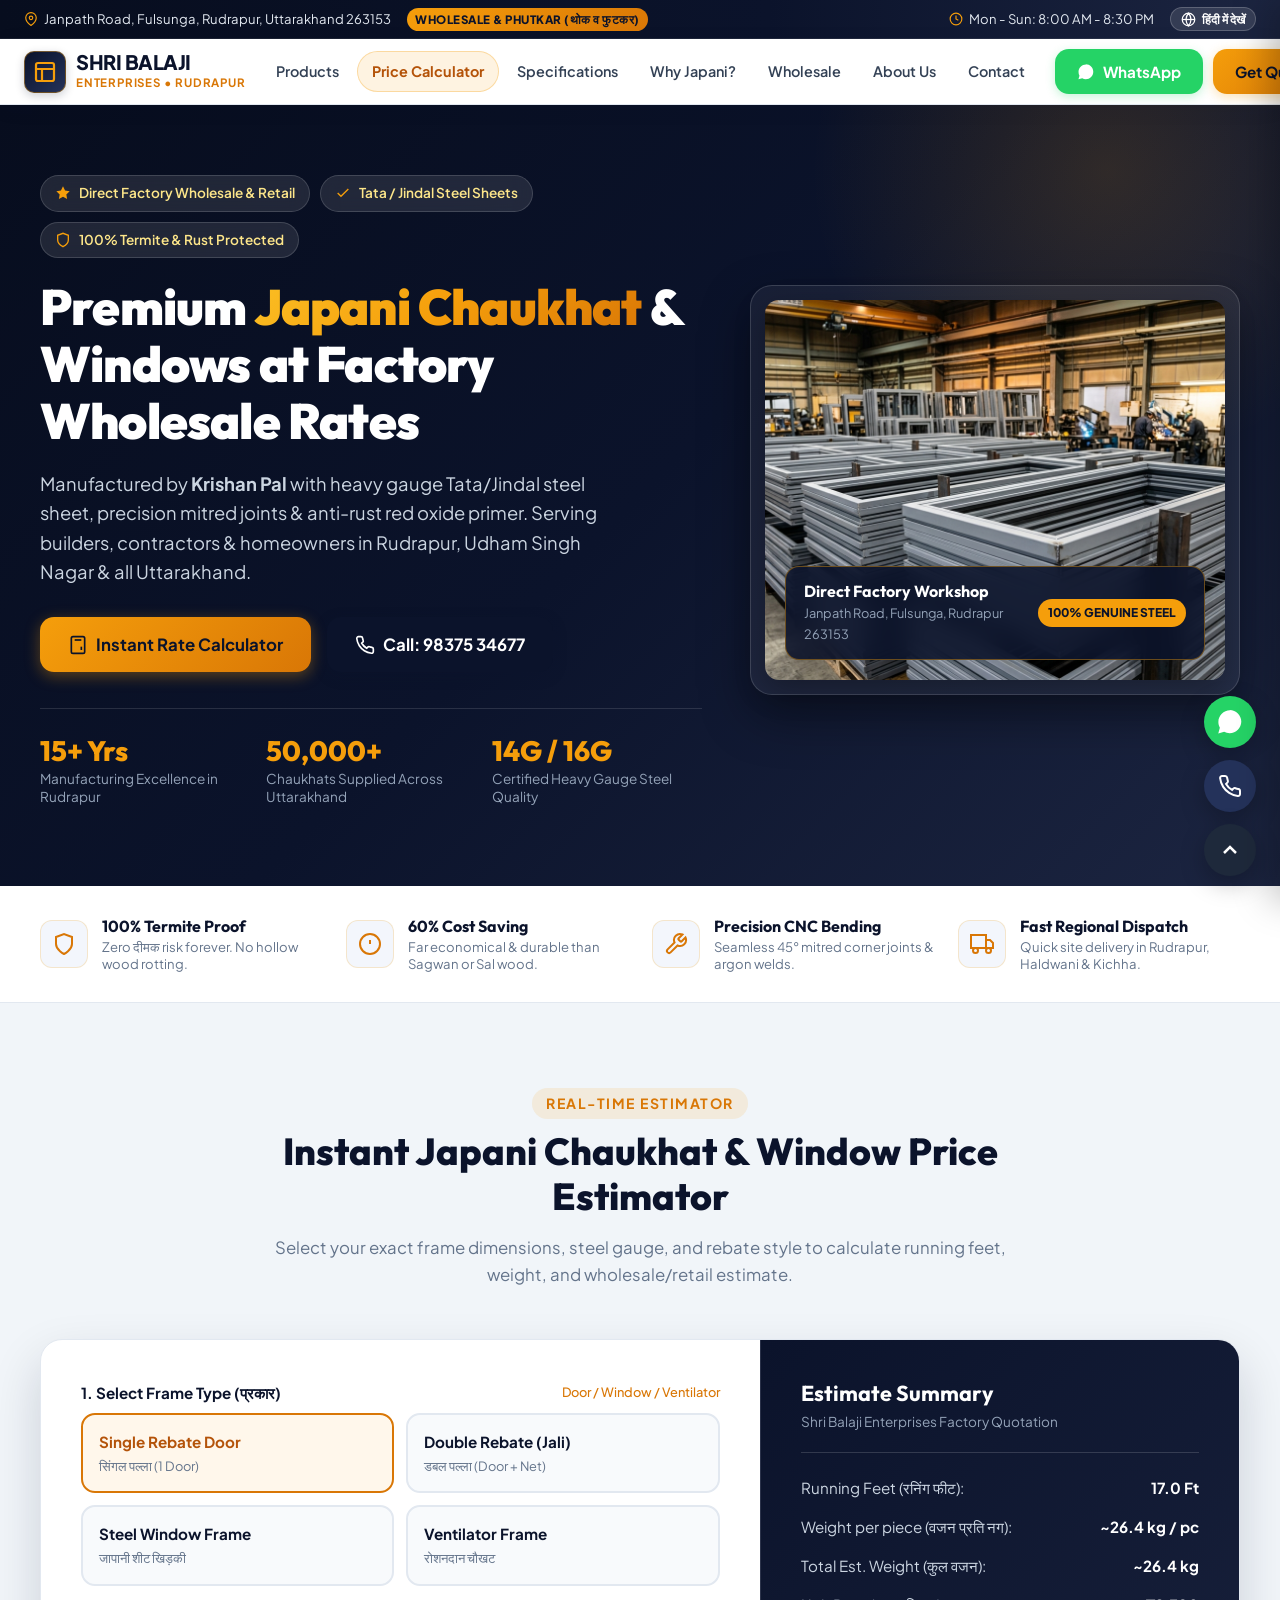
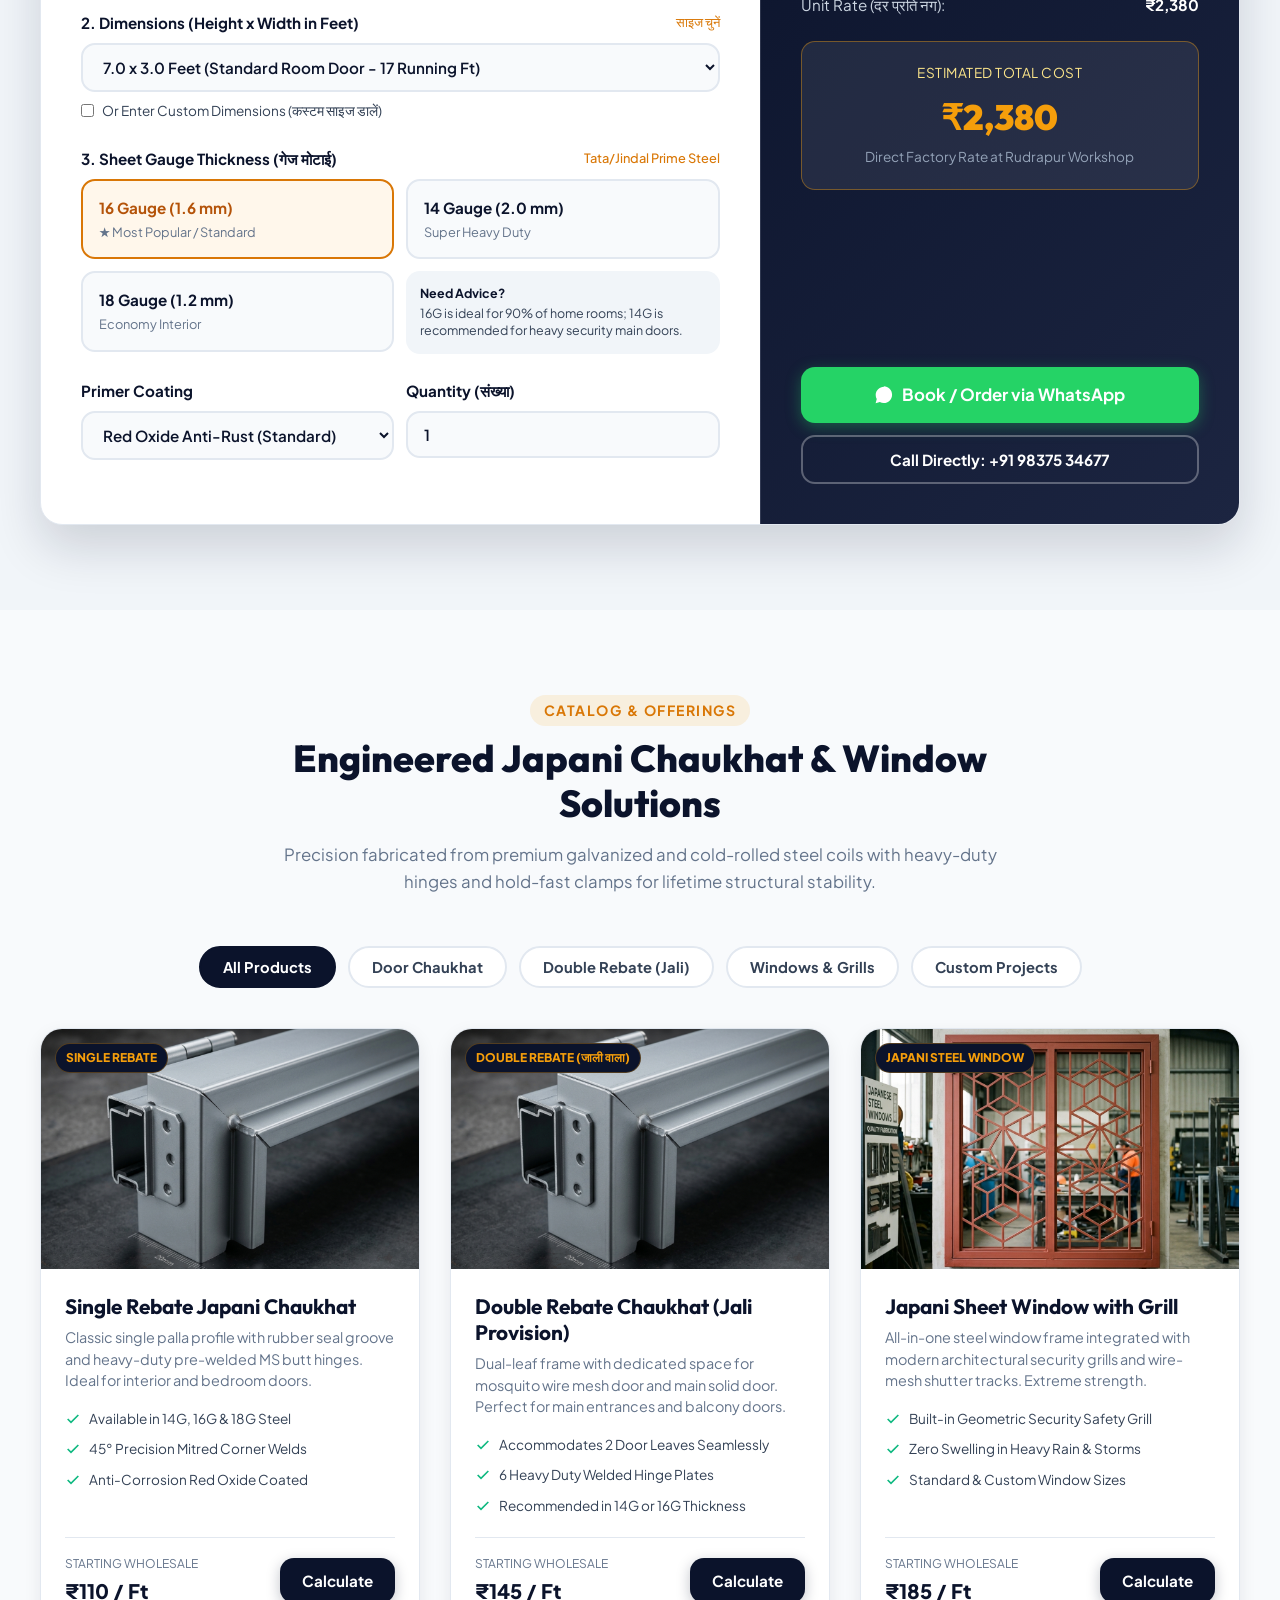
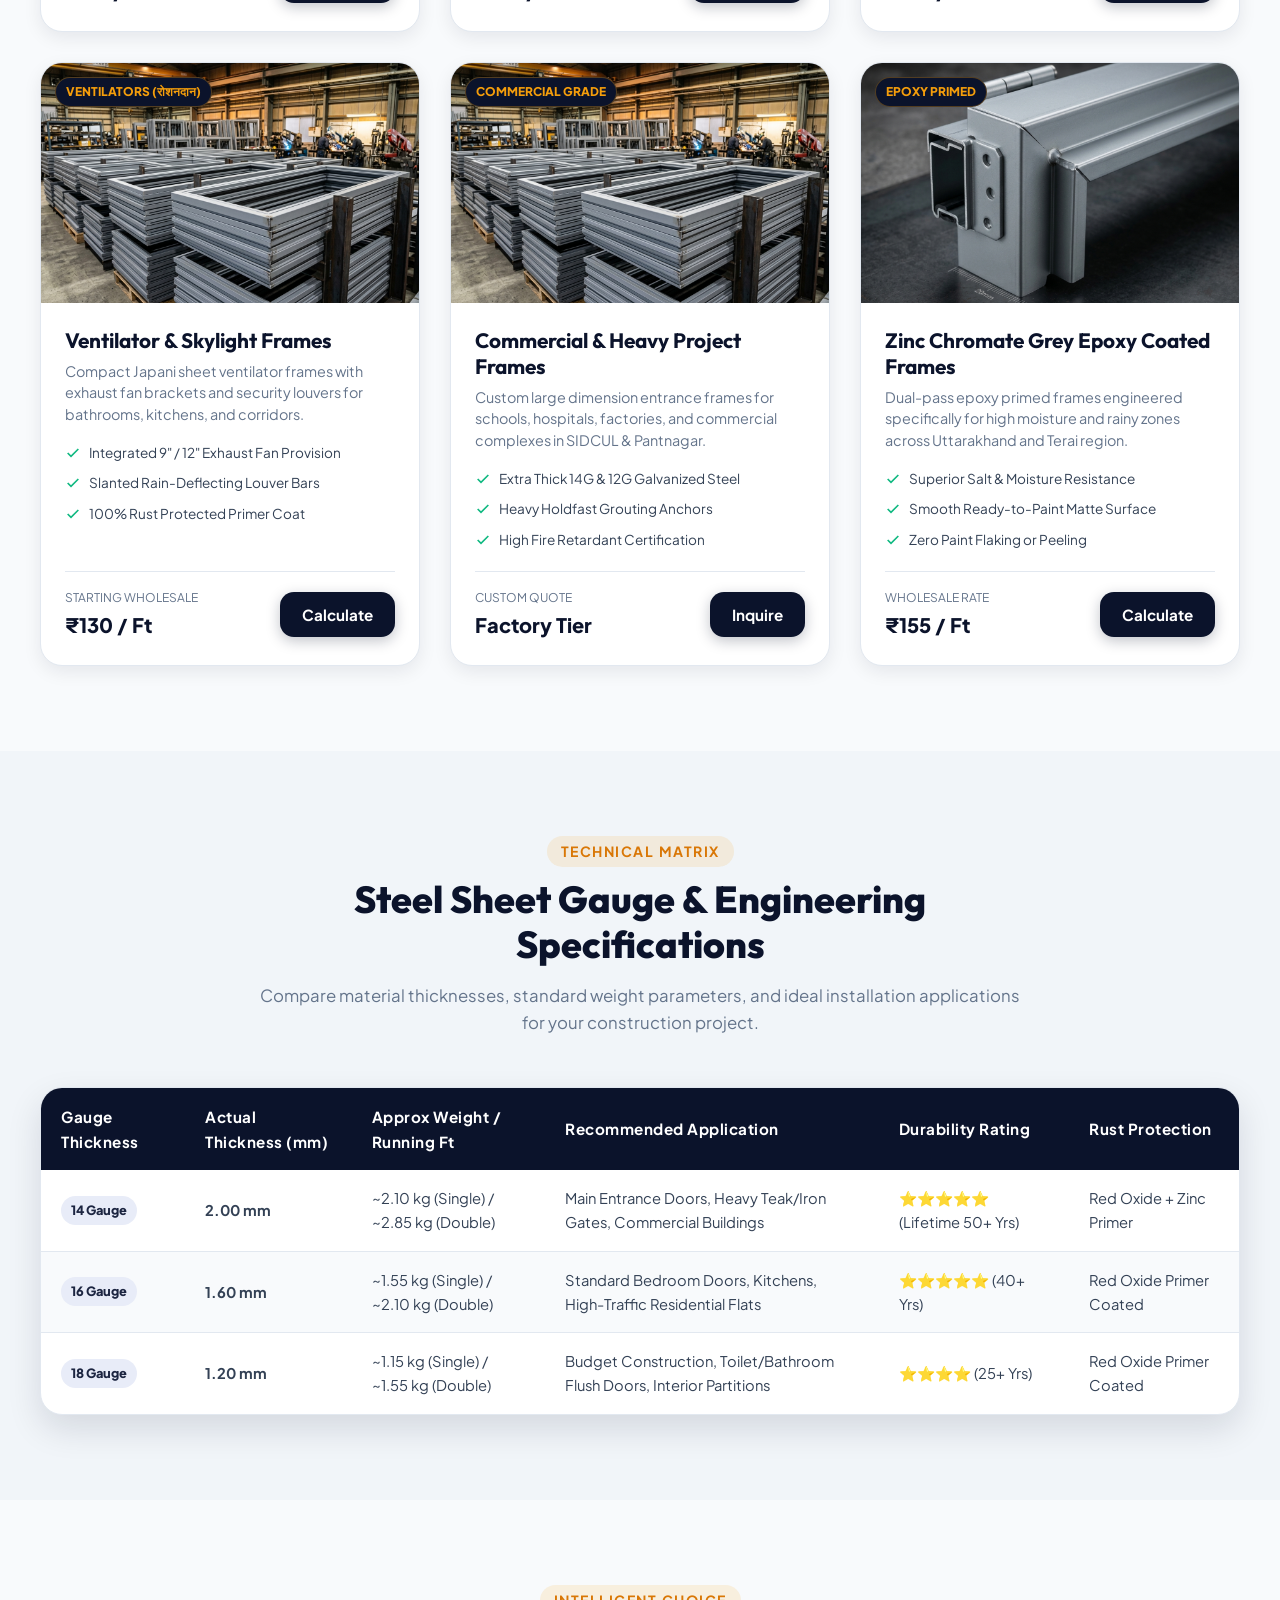
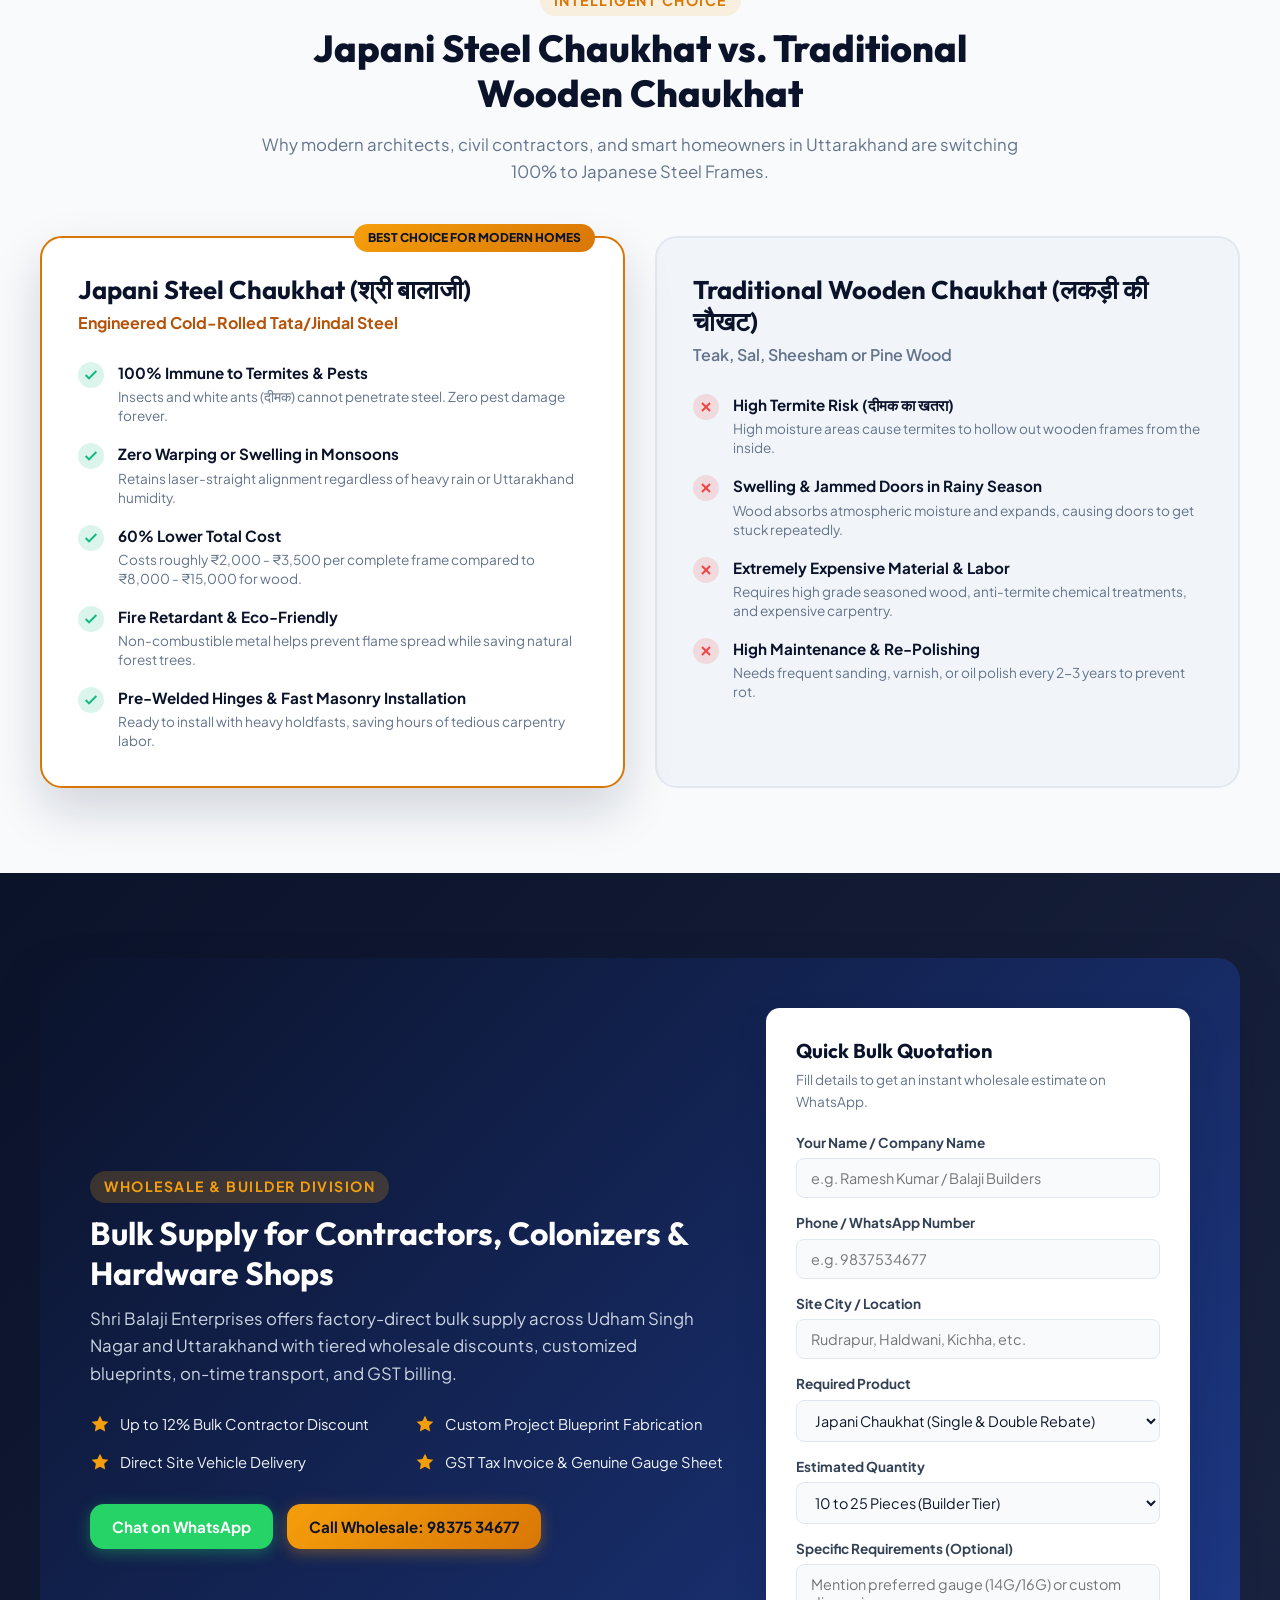
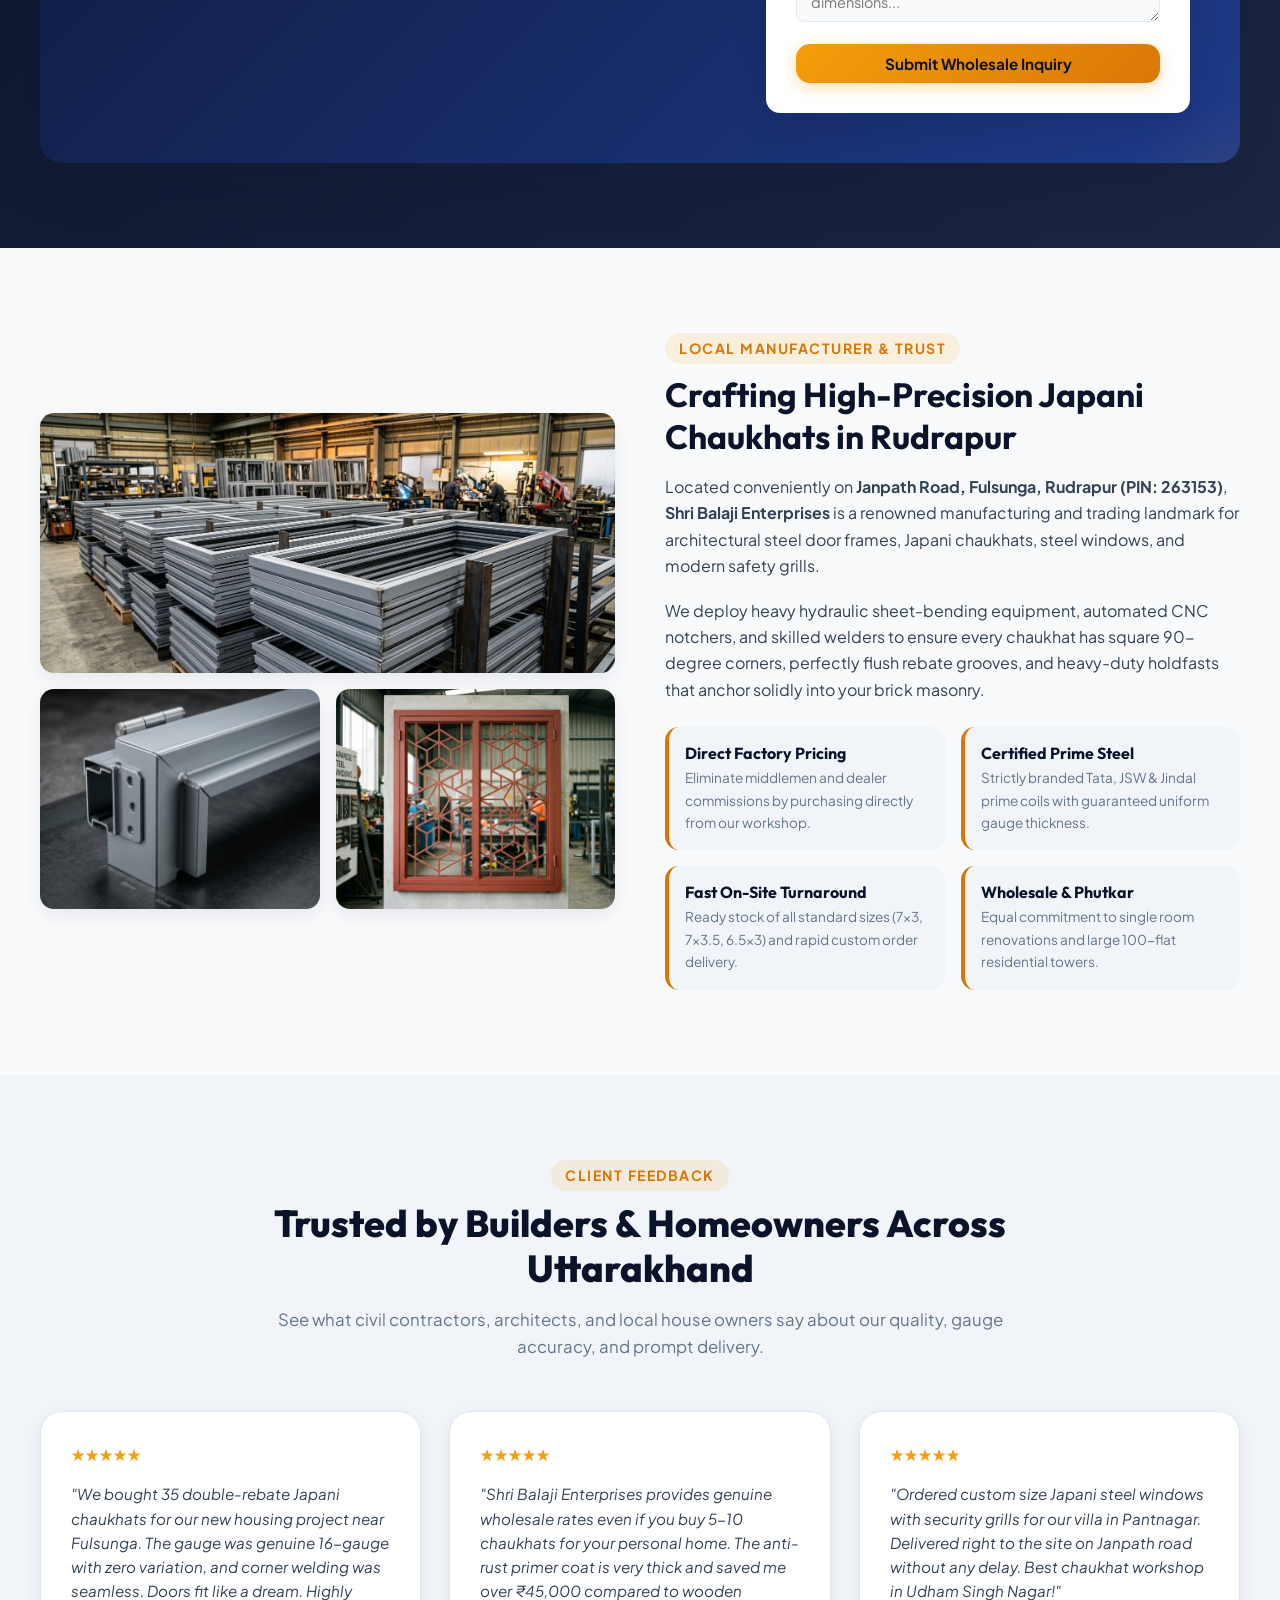
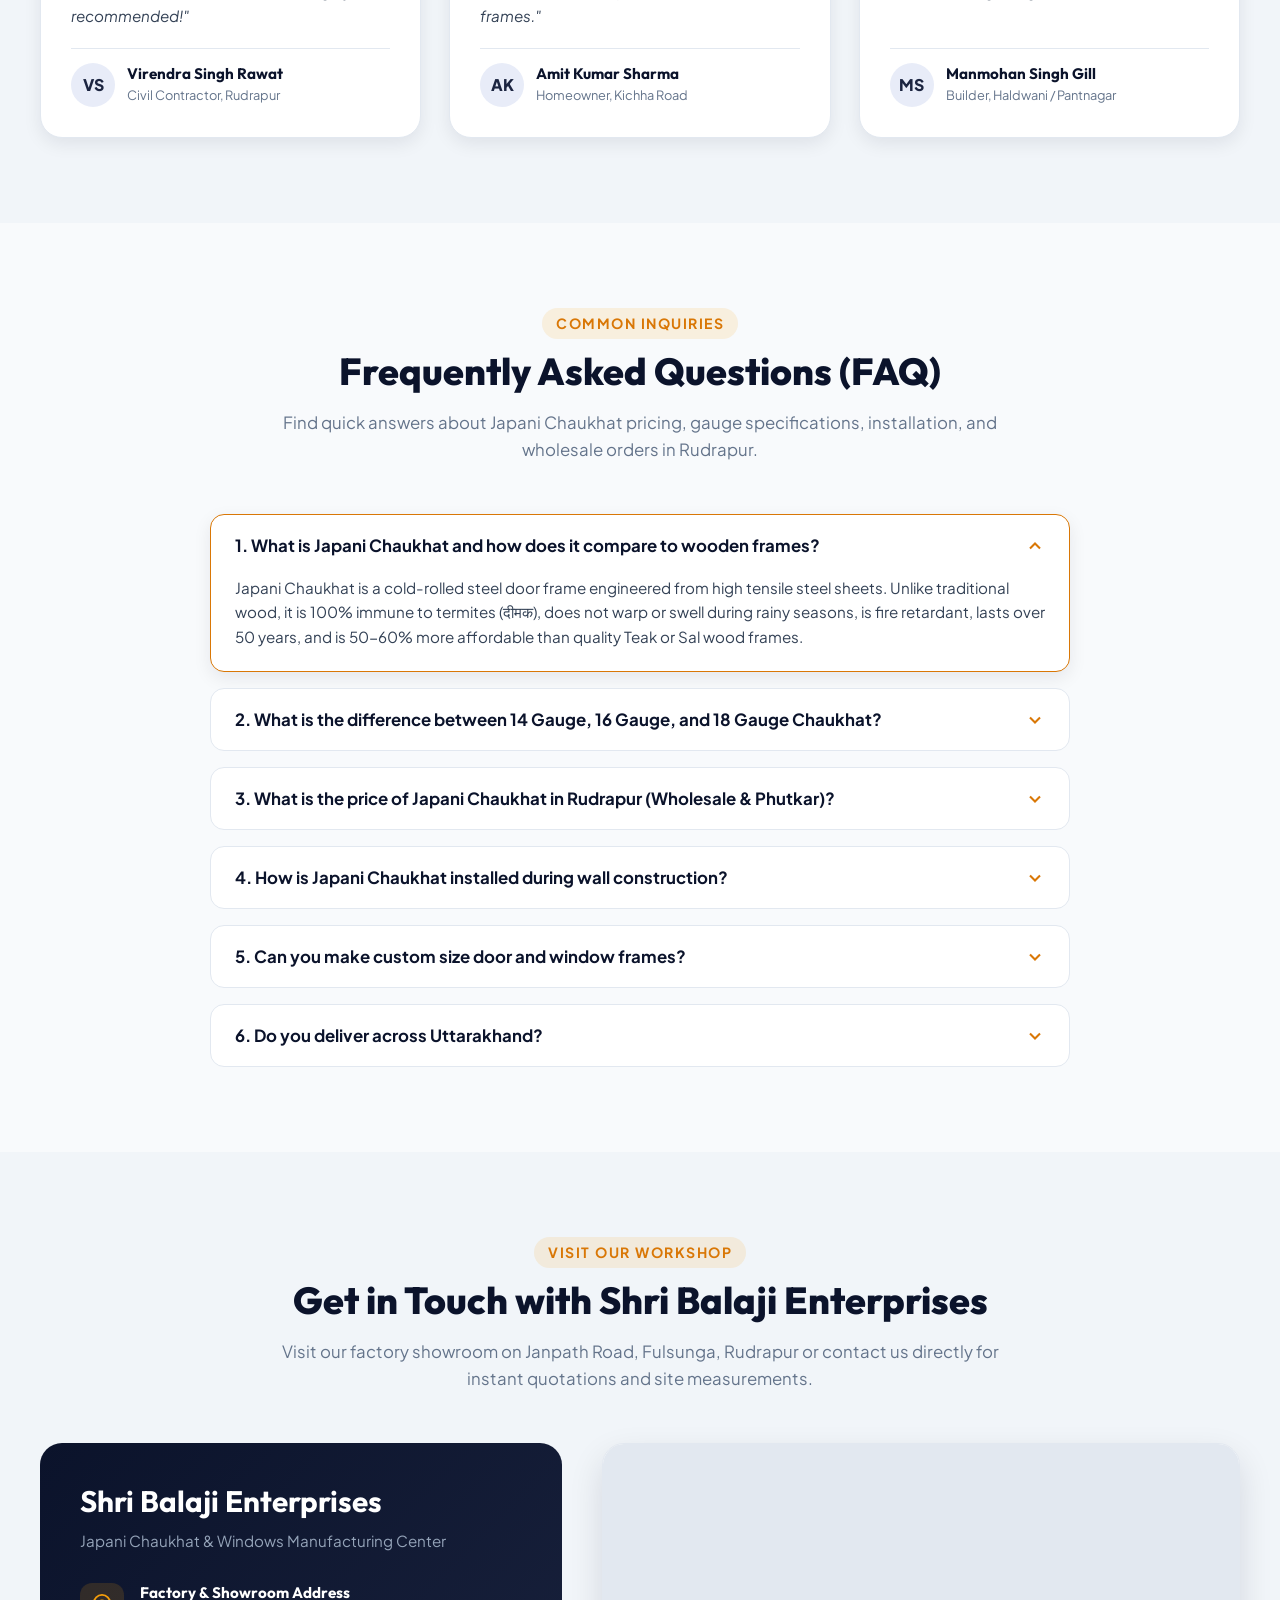
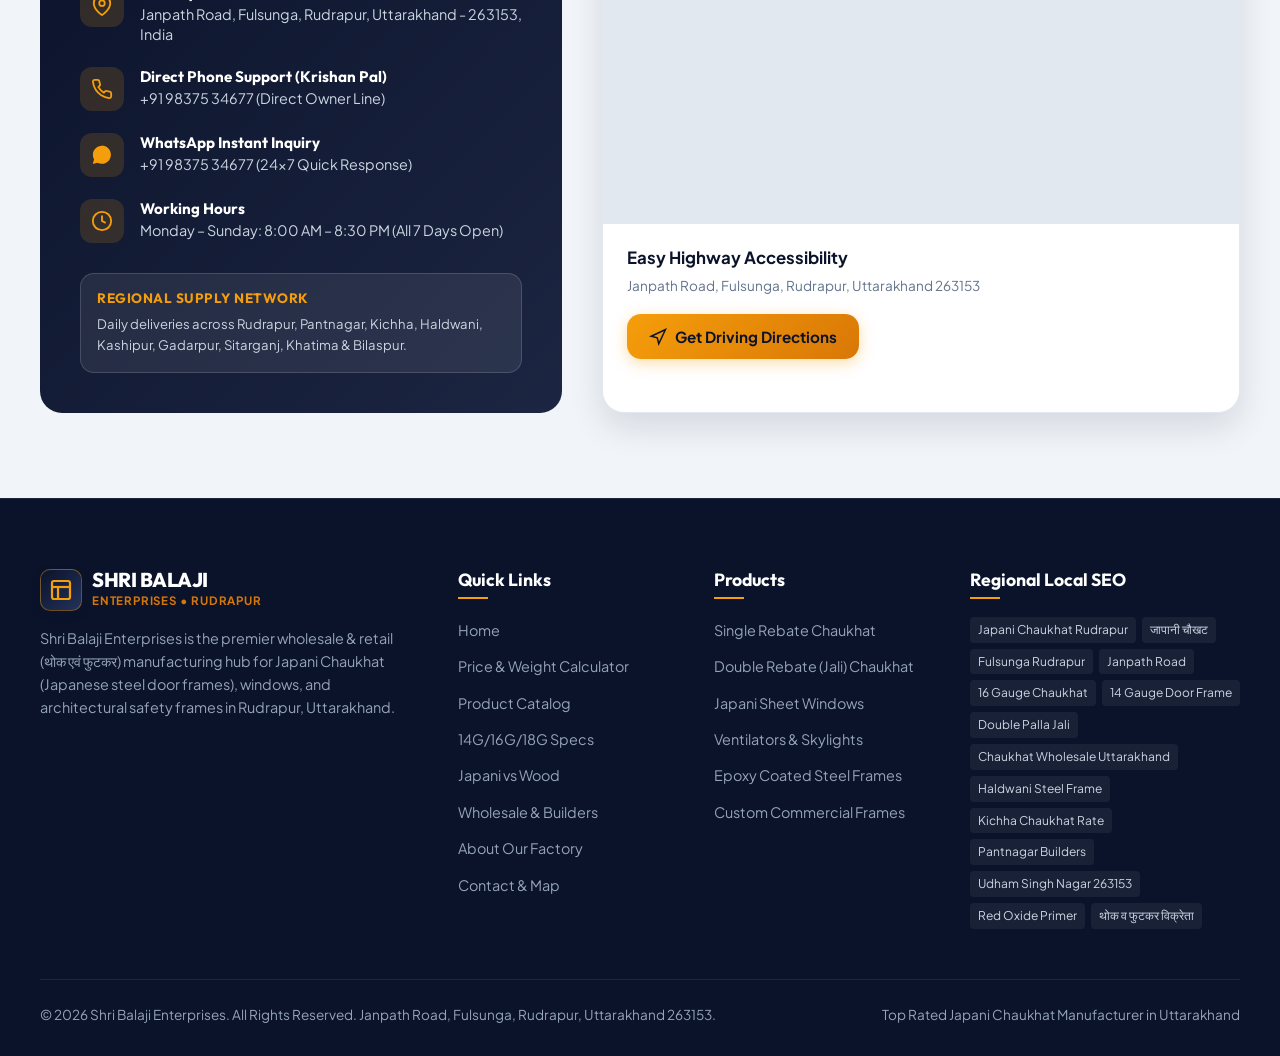
==== commit a6a5b085: "new changed UI fixed" ====
--- a/index.html
+++ b/index.html
@@ -272,10 +272,15 @@
         <ul class="nav-menu">
           <li><a href="#products" class="nav-link" data-i18n="navProducts">Products</a></li>
           <li><a href="#calculator" class="nav-link highlight-pill" data-i18n="navCalculator">Price Calculator</a></li>
+          <li><a href="#specs" class="nav-link" data-i18n="navSpecs">Specifications</a></li>
           <li><a href="#vs-wood" class="nav-link" data-i18n="navVsWood">Why Japani?</a></li>
           <li><a href="#wholesale" class="nav-link" data-i18n="navWholesale">Wholesale</a></li>
-          <li><a href="#specs" class="nav-link" data-i18n="navSpecs">Specifications</a></li>
-          <li><a href="#ab      <!-- Header Action Controls -->
+          <li><a href="#about" class="nav-link" data-i18n="navAbout">About Us</a></li>
+          <li><a href="#contact" class="nav-link" data-i18n="navContact">Contact</a></li>
+        </ul>
+      </nav>
+
+      <!-- Header Action Controls -->
       <div class="header-cta-group">
         <a href="https://wa.me/919837534677?text=Hello%20Shri%20Balaji%20Enterprises,%20I%20am%20interested%20in%20Japani%20Chaukhat%20and%20Windows%20rates." class="btn btn-whatsapp-pill" target="_blank" rel="noopener noreferrer">
           <svg width="18" height="18" viewBox="0 0 24 24" fill="currentColor"><path d="M12.031 6.172c-3.181 0-5.767 2.586-5.768 5.766-.001 1.298.38 2.27 1.019 3.287l-.582 2.128 2.182-.573c.978.58 1.911.928 3.145.929 3.178 0 5.767-2.587 5.768-5.766.001-3.187-2.575-5.771-5.764-5.771zm3.392 8.244c-.144.405-.837.774-1.17.824-.299.045-.677.063-1.092-.069-.252-.08-.575-.187-.988-.365-1.739-.751-2.874-2.502-2.961-2.617-.087-.116-.708-.94-.708-1.793s.448-1.273.607-1.446c.159-.173.346-.217.462-.217l.332.006c.106.005.249-.04.39.298.144.347.491 1.2.534 1.287.043.087.072.188.014.304-.058.116-.087.188-.173.289l-.26.304c-.087.086-.177.18-.076.354.101.174.449.741.964 1.201.662.591 1.221.774 1.394.86.174.086.275.072.376-.043.101-.116.433-.506.549-.68.116-.173.231-.144.39-.086s1.011.477 1.184.564.289.13.332.202c.045.072.045.42-.099.825zm-3.392-12.416c-5.523 0-10 4.477-10 10 0 1.767.458 3.427 1.26 4.872l-1.34 4.898 5.032-1.32c1.402.766 3.006 1.196 4.71 1.196 5.523 0 10-4.477 10-10s-4.477-10-10-10z"/></svg>
--- a/css/style.css
+++ b/css/style.css
@@ -72,8 +72,13 @@
 
 html {
   scroll-behavior: smooth;
+  scroll-padding-top: 80px;
   font-size: 16px;
   -webkit-text-size-adjust: 100%;
+}
+
+section[id], div[id] {
+  scroll-margin-top: 80px;
 }
 
 body {
@@ -1316,7 +1321,8 @@
 .specs-table-wrapper {
   background: var(--white);
   border-radius: var(--radius-lg);
-  overflow: hidden;
+  overflow-x: auto;
+  -webkit-overflow-scrolling: touch;
   box-shadow: var(--shadow-lg);
   border: 1px solid var(--steel-200);
   margin-top: 40px;
@@ -2014,21 +2020,21 @@
 }
 
 .floating-btn {
-  width: 54px;
-  height: 54px;
+  width: 52px;
+  height: 52px;
   border-radius: 50%;
   display: flex;
   align-items: center;
   justify-content: center;
   box-shadow: 0 8px 24px rgba(0, 0, 0, 0.25);
   cursor: pointer;
-  transition: transform 0.3s cubic-bezier(0.34, 1.56, 0.64, 1);
+  transition: transform 0.25s cubic-bezier(0.34, 1.56, 0.64, 1), opacity 0.25s ease, visibility 0.25s ease;
   color: var(--white);
   border: none;
 }
 
 .floating-btn:hover {
-  transform: scale(1.12);
+  transform: scale(1.1);
 }
 
 .floating-btn.whatsapp {
@@ -2043,11 +2049,13 @@
   background: var(--steel-800);
   opacity: 0;
   visibility: hidden;
+  pointer-events: none;
 }
 
 .floating-btn.top.show {
   opacity: 1;
   visibility: visible;
+  pointer-events: auto;
 }
 
 /* Mobile Sticky Bottom Bar */
@@ -2057,18 +2065,22 @@
   bottom: 0;
   left: 0;
   right: 0;
-  background: rgba(11, 19, 43, 0.95);
-  backdrop-filter: blur(10px);
-  padding: 10px 16px;
-  z-index: 998;
-  border-top: 1px solid rgba(255, 255, 255, 0.1);
-  box-shadow: 0 -4px 16px rgba(0, 0, 0, 0.2);
+  background: rgba(11, 19, 43, 0.97);
+  backdrop-filter: blur(12px);
+  -webkit-backdrop-filter: blur(12px);
+  padding: 8px 12px calc(8px + env(safe-area-inset-bottom, 0px));
+  z-index: 1000;
+  border-top: 1px solid rgba(255, 255, 255, 0.12);
+  box-shadow: 0 -4px 20px rgba(0, 0, 0, 0.25);
 }
 
 .mobile-bar-grid {
   display: grid;
-  grid-template-columns: 1fr 1fr 1fr;
+  grid-template-columns: 1fr 1.15fr 1fr;
   gap: 8px;
+  max-width: 480px;
+  margin: 0 auto;
+  width: 100%;
 }
 
 .mobile-bar-btn {
@@ -2076,30 +2088,39 @@
   flex-direction: column;
   align-items: center;
   justify-content: center;
-  color: var(--white);
-  font-size: 0.72rem;
+  min-height: 46px;
+  color: var(--white);
+  font-size: 0.74rem;
   font-weight: 700;
-  padding: 6px 4px;
-  border-radius: var(--radius-sm);
-  gap: 4px;
+  padding: 6px 8px;
+  border-radius: 10px;
+  gap: 3px;
+  text-decoration: none;
+  transition: transform 0.15s ease, filter 0.15s ease;
+}
+
+.mobile-bar-btn:active {
+  transform: scale(0.96);
 }
 
 .mobile-bar-btn svg {
-  width: 18px;
-  height: 18px;
+  width: 19px;
+  height: 19px;
+  flex-shrink: 0;
+}
+
+.mobile-bar-btn.call {
+  background: var(--primary-600);
 }
 
 .mobile-bar-btn.wa {
   background: var(--whatsapp-color);
 }
 
-.mobile-bar-btn.call {
-  background: var(--primary-600);
-}
-
 .mobile-bar-btn.quote {
-  background: var(--accent-gold);
+  background: linear-gradient(135deg, var(--accent-amber), var(--accent-gold));
   color: var(--primary-900);
+  font-weight: 800;
 }
 
 /* Toast notification */
@@ -2148,7 +2169,7 @@
 @media (max-width: 1024px) {
   .hero-grid {
     grid-template-columns: 1fr;
-    gap: 40px;
+    gap: 36px;
   }
   .calculator-container {
     grid-template-columns: 1fr;
@@ -2175,74 +2196,261 @@
 }
 
 @media (max-width: 768px) {
+  html {
+    scroll-padding-top: 68px;
+  }
+  section[id], div[id] {
+    scroll-margin-top: 68px;
+  }
+
+  body {
+    padding-bottom: calc(72px + env(safe-area-inset-bottom, 0px));
+  }
+
   .top-bar {
     display: none;
   }
+
   .header-container {
     padding-top: 8px;
     padding-bottom: 8px;
   }
+
+  .brand-title {
+    font-size: 1.15rem;
+  }
+
+  .brand-subtitle {
+    font-size: 0.66rem;
+  }
+
+  .logo-icon {
+    width: 36px;
+    height: 36px;
+  }
+
   .btn-quote-compact {
     padding: 6px 14px;
     font-size: 0.8rem;
   }
+
   .hero-section {
-    padding: 50px 0 60px 0;
-  }
+    padding: 35px 0 45px 0;
+  }
+
   .hero-title {
-    font-size: 2.1rem;
-  }
+    font-size: 1.95rem;
+  }
+
   .hero-subtitle {
-    font-size: 1rem;
-  }
+    font-size: 0.95rem;
+    line-height: 1.55;
+  }
+
+  .hero-cta-buttons {
+    flex-direction: column;
+    width: 100%;
+    gap: 10px;
+  }
+
+  .hero-cta-buttons .btn {
+    width: 100%;
+    justify-content: center;
+  }
+
+  .section {
+    padding: 50px 0;
+  }
+
+  .section-header {
+    margin-bottom: 30px;
+  }
+
+  .section-title {
+    font-size: 1.8rem;
+  }
+
+  .section-desc {
+    font-size: 0.95rem;
+  }
+
   .benefit-grid {
     grid-template-columns: 1fr 1fr;
     gap: 16px;
   }
+
   .products-grid {
     grid-template-columns: 1fr;
   }
+
+  .specs-table-wrapper {
+    margin-top: 24px;
+    border-radius: var(--radius-md);
+  }
+
+  .specs-table {
+    min-width: 560px;
+  }
+
   .comparison-grid {
     grid-template-columns: 1fr;
   }
+
   .contact-grid {
     grid-template-columns: 1fr;
   }
+
   .reviews-grid {
     grid-template-columns: 1fr;
   }
+
+  .calculator-container {
+    border-radius: var(--radius-md);
+  }
+
   .calc-form-pane, .calc-result-pane {
-    padding: 22px;
-  }
+    padding: 20px 16px;
+  }
+
+  .calc-group {
+    margin-bottom: 20px;
+  }
+
+  .calc-card-label {
+    padding: 12px 14px;
+  }
+
+  .calc-result-amount {
+    font-size: 2.2rem;
+  }
+
+  .calc-estimate-actions {
+    flex-direction: column;
+    gap: 10px;
+  }
+
+  .calc-estimate-actions .btn {
+    width: 100%;
+    justify-content: center;
+  }
+
   .wholesale-banner {
-    padding: 22px;
-  }
+    padding: 22px 18px;
+  }
+
+  /* Show mobile bottom bar and dock back to top above it */
   .mobile-bottom-bar {
     display: block;
   }
-  body {
-    padding-bottom: 60px;
+
+  .floating-action-bar {
+    bottom: calc(72px + env(safe-area-inset-bottom, 0px));
+    right: 16px;
+    gap: 8px;
+  }
+
+  /* Hide redundant circular WhatsApp & Call buttons on mobile */
+  .floating-action-bar .floating-btn.whatsapp,
+  .floating-action-bar .floating-btn.call {
+    display: none;
+  }
+
+  .floating-btn.top {
+    width: 44px;
+    height: 44px;
+    box-shadow: 0 4px 14px rgba(0, 0, 0, 0.25);
+  }
+
+  .floating-btn.top svg {
+    width: 20px;
+    height: 20px;
   }
 }
 
 @media (max-width: 480px) {
+  .container, .container-wide {
+    padding-left: 14px;
+    padding-right: 14px;
+  }
+
+  .brand-title {
+    font-size: 1.05rem;
+  }
+
+  .brand-subtitle {
+    font-size: 0.62rem;
+    letter-spacing: 0.3px;
+  }
+
+  .logo-icon {
+    width: 32px;
+    height: 32px;
+    border-radius: 8px;
+  }
+
+  .logo-icon svg {
+    width: 18px;
+    height: 18px;
+  }
+
+  .btn-quote-compact {
+    display: none;
+  }
+
+  .hero-badges {
+    flex-direction: column;
+    align-items: flex-start;
+    gap: 6px;
+  }
+
+  .hero-badge-item {
+    font-size: 0.75rem;
+    padding: 4px 10px;
+  }
+
+  .hero-title {
+    font-size: 1.65rem;
+  }
+
   .hero-trust-metrics {
     grid-template-columns: 1fr;
-    gap: 12px;
-  }
+    gap: 10px;
+  }
+
+  .trust-metric-item {
+    padding: 14px 16px;
+  }
+
+  .trust-metric-item h4 {
+    font-size: 1.6rem;
+  }
+
+  .section-title {
+    font-size: 1.55rem;
+  }
+
   .benefit-grid {
     grid-template-columns: 1fr;
   }
+
   .calc-grid-options {
     grid-template-columns: 1fr;
-  }
+    gap: 8px;
+  }
+
   .dimension-inputs-row {
     grid-template-columns: 1fr;
   }
+
   .about-features-list {
     grid-template-columns: 1fr;
   }
+
   .footer-grid {
     grid-template-columns: 1fr;
   }
-}
+
+  .footer-bottom {
+    padding-bottom: calc(18px + env(safe-area-inset-bottom, 0px));
+  }
+}
